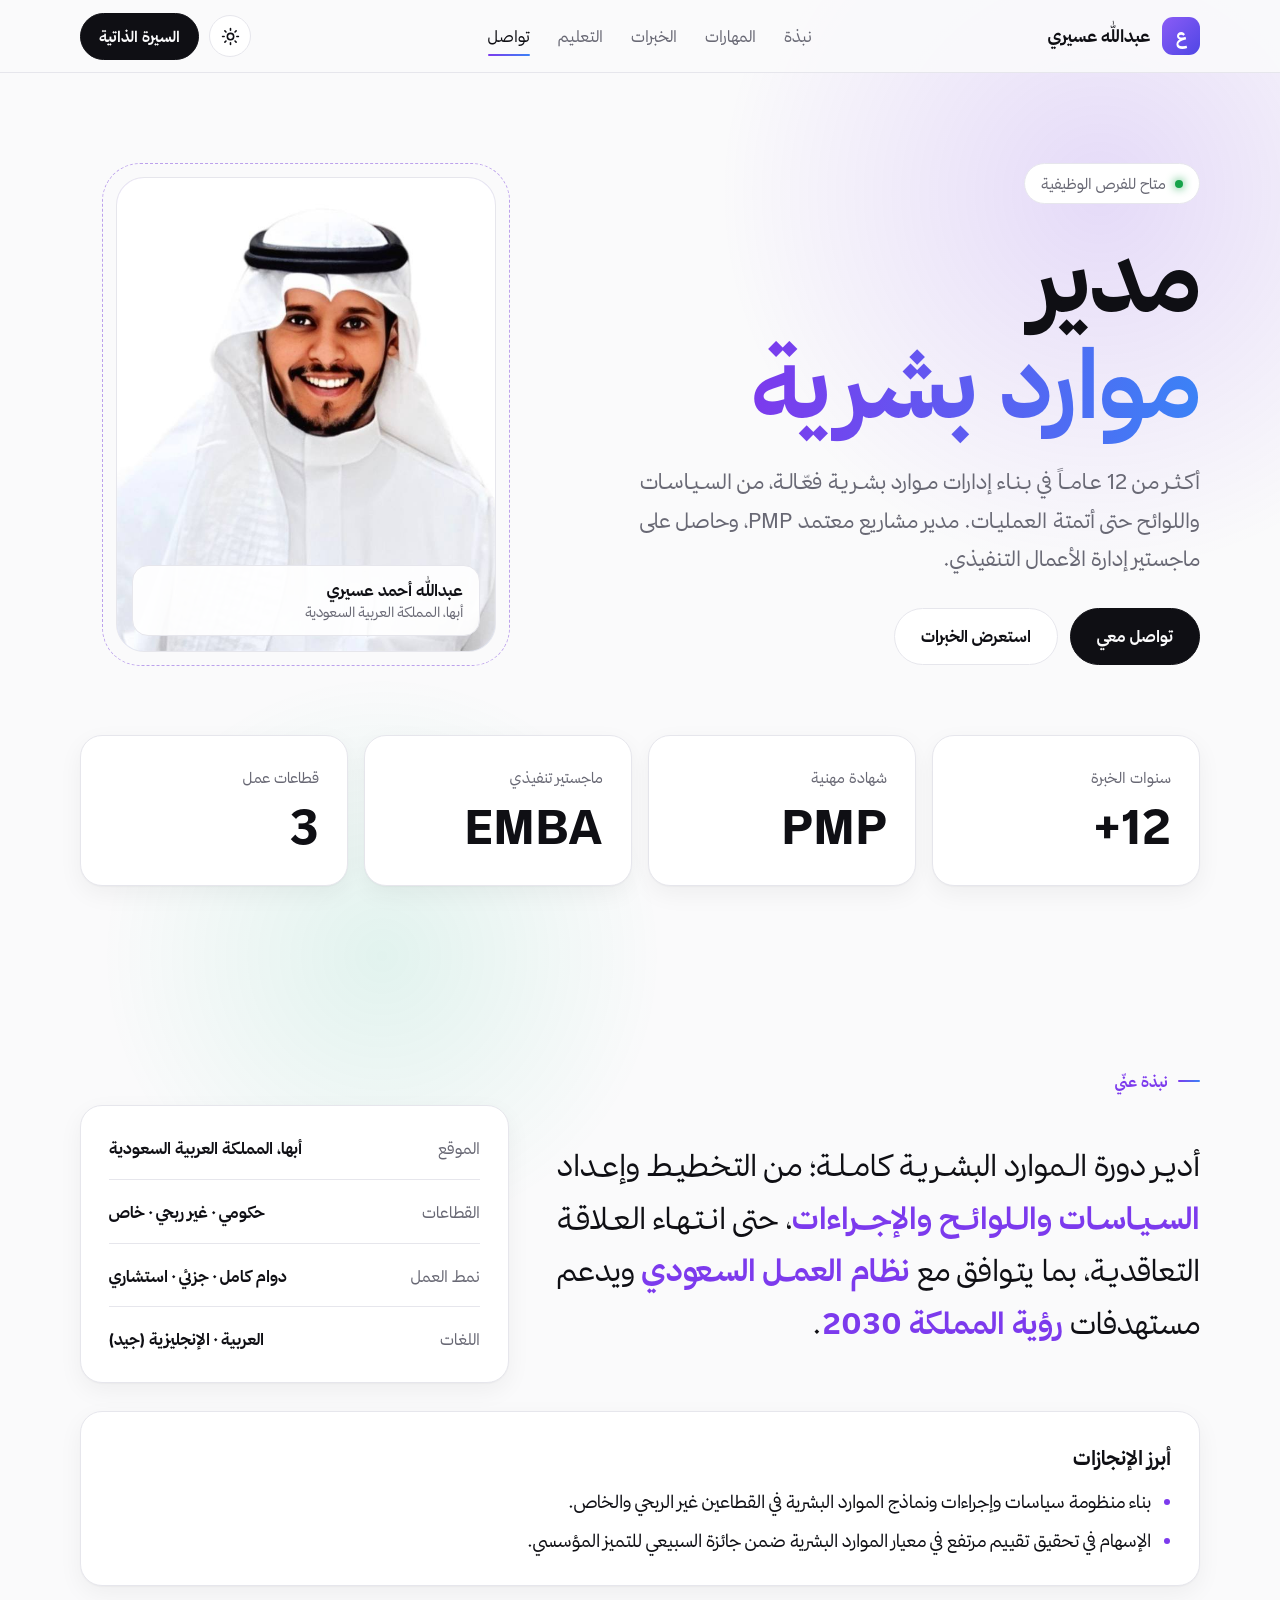
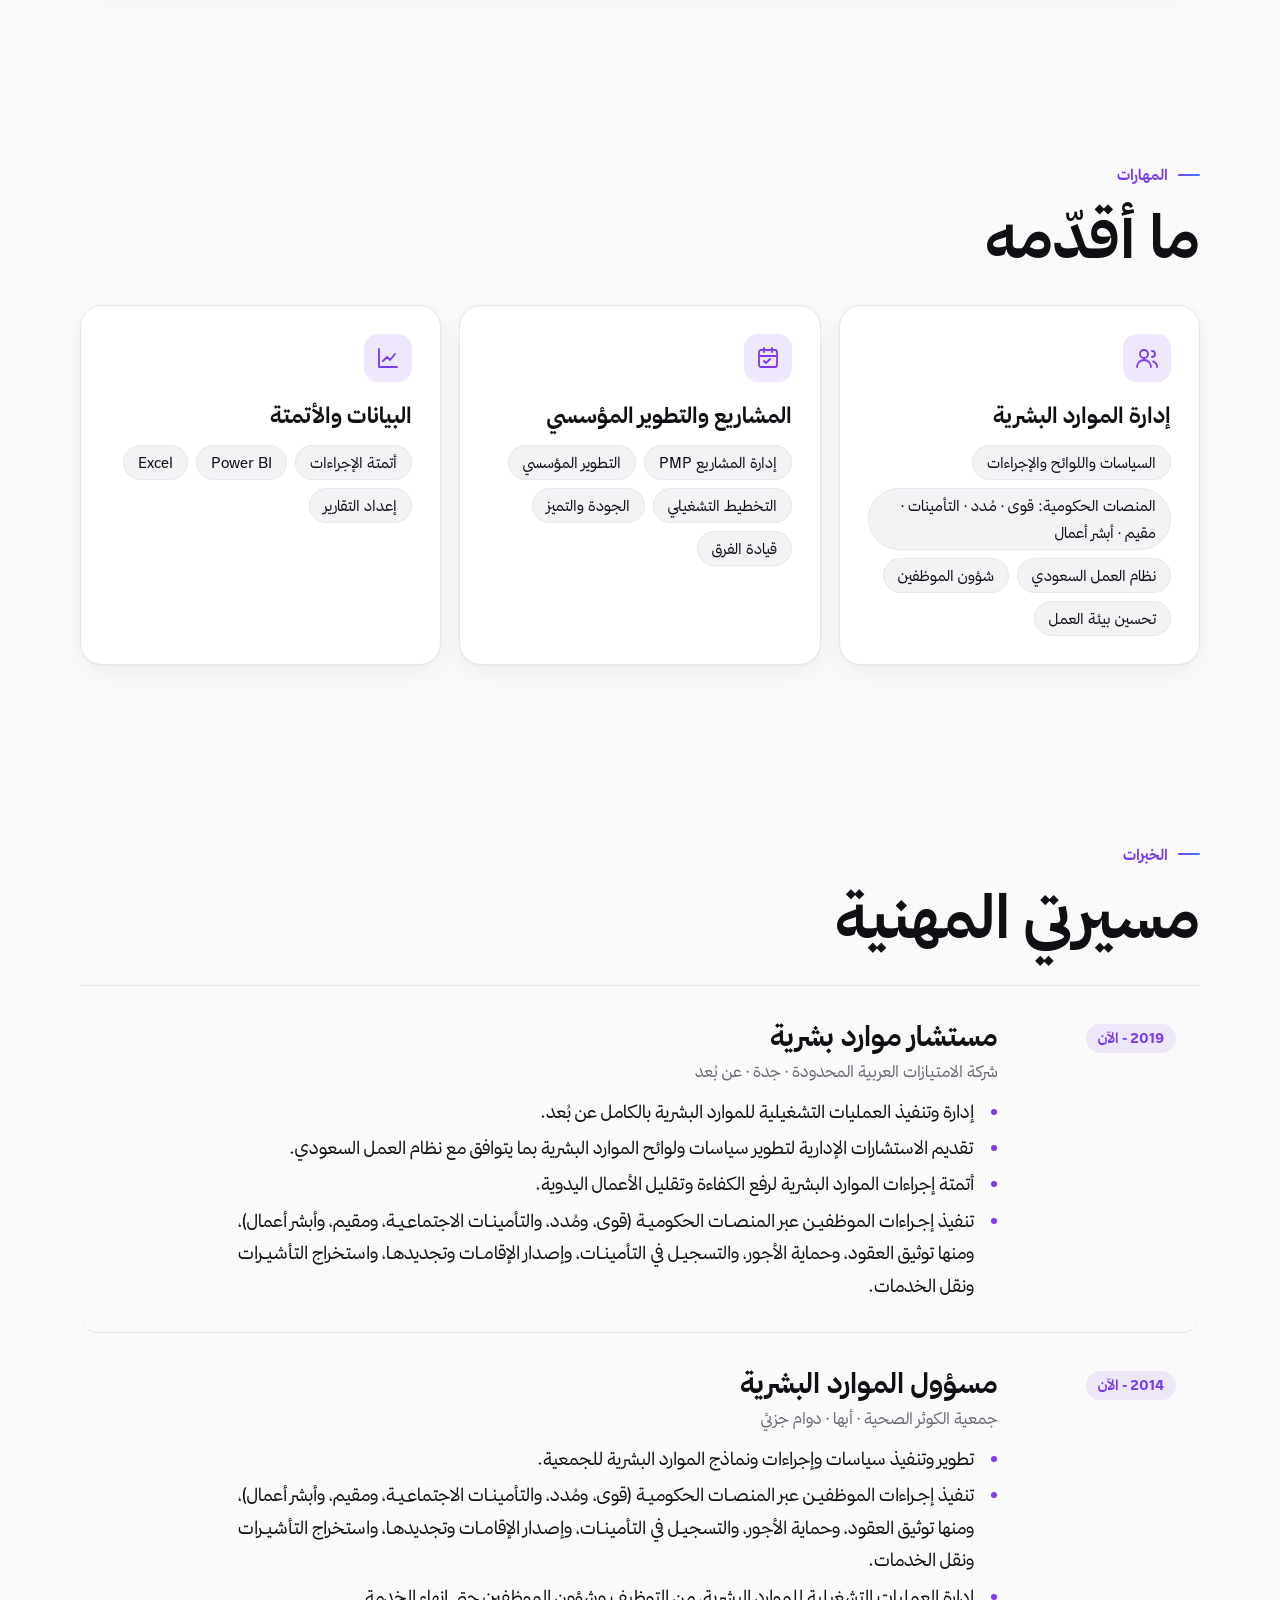
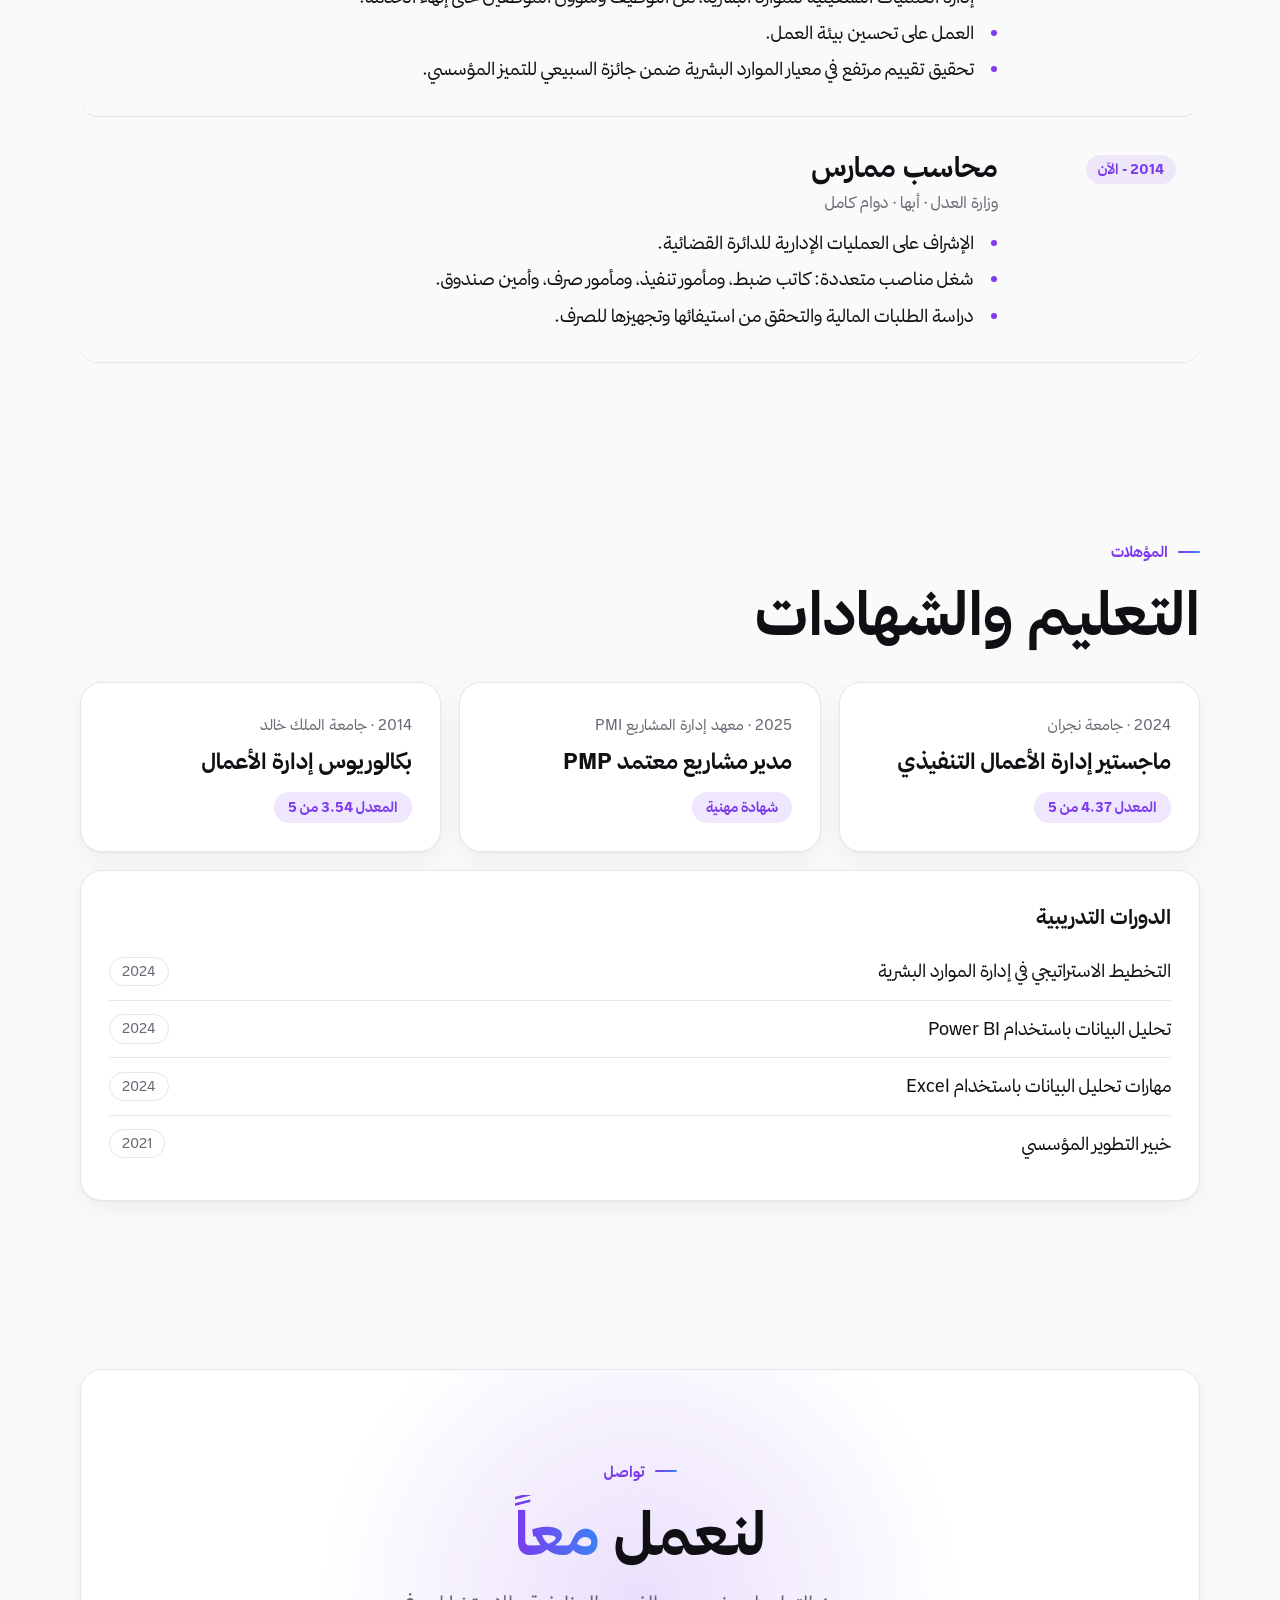
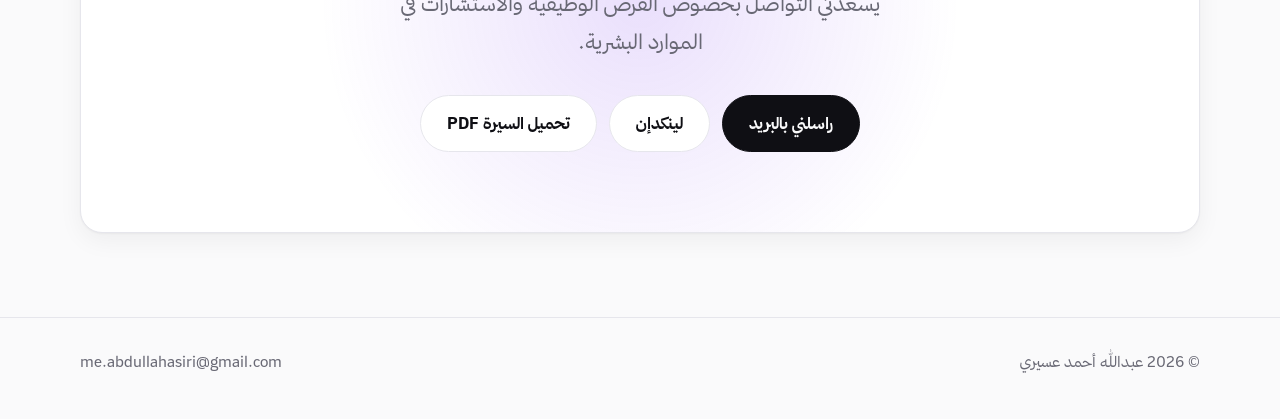
==== index.html @ 113bfdae "Add confirmed government-platform work and key achievements Owner-approved: government platform proc" ====
<!doctype html>
<html lang="ar" dir="rtl" data-theme="light">
<head>
<meta charset="utf-8">
<meta name="viewport" content="width=device-width, initial-scale=1">
<title>عبدالله عسيري | مدير موارد بشرية</title>
<meta name="description" content="عبدالله أحمد عسيري، مدير موارد بشرية بخبرة تزيد على 12 عاماً، ومدير مشاريع معتمد PMP، وحاصل على ماجستير إدارة الأعمال التنفيذي. أبها، المملكة العربية السعودية.">
<meta property="og:title" content="عبدالله عسيري | مدير موارد بشرية">
<meta property="og:description" content="خبرة تزيد على 12 عاماً في الموارد البشرية والتطوير المؤسسي وإدارة المشاريع.">
<meta property="og:type" content="profile">
<link rel="icon" href="data:image/svg+xml,%3Csvg xmlns='http://www.w3.org/2000/svg' viewBox='0 0 64 64'%3E%3Cdefs%3E%3ClinearGradient id='g' x1='0' y1='0' x2='1' y2='1'%3E%3Cstop offset='0' stop-color='%238b5cf6'/%3E%3Cstop offset='1' stop-color='%234f46e5'/%3E%3C/linearGradient%3E%3C/defs%3E%3Crect width='64' height='64' rx='16' fill='url(%23g)'/%3E%3Ctext x='32' y='44' font-size='34' font-family='Arial' font-weight='700' text-anchor='middle' fill='%23fff'%3Eع%3C/text%3E%3C/svg%3E">
<script>try{var t=localStorage.getItem('theme');if(t)document.documentElement.dataset.theme=t}catch(e){}</script>
<style>
/* Thmanyah Sans © Thmanyah Publishing and Distribution — https://font.thmanyah.com
   Embedded (packaged) per the Thmanyah Font License; not distributed as standalone font files. */
@font-face{font-family:"Thmanyah Sans";font-weight:300 600;font-display:swap;src:url([data-uri]) format("woff2")}
@font-face{font-family:"Thmanyah Sans";font-weight:700 900;font-display:swap;src:url([data-uri]) format("woff2")}
</style>
<link rel="stylesheet" href="assets/style.css?v=11">
</head>
<body>

<header class="topbar">
  <div class="wrap bar">
    <a class="brand" href="#top"><span class="mark">ع</span>عبدالله عسيري</a>
    <nav class="nav" aria-label="التنقل">
      <a href="#about">نبذة</a><a href="#skills">المهارات</a><a href="#experience">الخبرات</a><a href="#education">التعليم</a><a href="#contact">تواصل</a>
    </nav>
    <div class="actions">
      <button class="theme-btn" type="button" aria-label="تبديل الوضع الداكن">
        <svg class="sun" viewBox="0 0 24 24" fill="none" stroke="currentColor" stroke-width="2" stroke-linecap="round"><circle cx="12" cy="12" r="4"/><path d="M12 2v2M12 20v2M4.9 4.9l1.4 1.4M17.7 17.7l1.4 1.4M2 12h2M20 12h2M4.9 19.1l1.4-1.4M17.7 6.3l1.4-1.4"/></svg>
        <svg class="moon" viewBox="0 0 24 24" fill="none" stroke="currentColor" stroke-width="2" stroke-linecap="round" stroke-linejoin="round"><path d="M21 12.8A9 9 0 1 1 11.2 3a7 7 0 0 0 9.8 9.8z"/></svg>
      </button>
      <a class="btn solid sm" href="cv.html">السيرة الذاتية</a>
    </div>
  </div>
</header>

<main id="top">
  <section class="hero">
    <div class="glow g1" aria-hidden="true"></div>
    <div class="glow g2" aria-hidden="true"></div>
    <div class="wrap">
      <div class="hero-grid">
        <div>
          <span class="tag reveal"><i></i>متاح للفرص الوظيفية</span>
          <h1 class="reveal">مدير<br><span class="grad">موارد بشرية</span></h1>
          <p class="lead reveal">أكثر من 12 عاماً في بناء إدارات موارد بشرية فعّالة، من السياسات واللوائح حتى أتمتة العمليات. مدير مشاريع معتمد PMP، وحاصل على ماجستير إدارة الأعمال التنفيذي.</p>
          <div class="row reveal">
            <a class="btn solid" href="#contact">تواصل معي</a>
            <a class="btn ghost" href="#experience">استعرض الخبرات</a>
          </div>
        </div>
        <figure class="portrait reveal">
          <div class="frame"><img src="assets/photo.jpg" alt="عبدالله أحمد عسيري" width="854" height="854" decoding="async" onerror="this.remove()"><span class="mono">ع</span></div>
          <figcaption><b>عبدالله أحمد عسيري</b><span>أبها، المملكة العربية السعودية</span></figcaption>
        </figure>
      </div>
      <div class="stats">
        <div class="card stat reveal"><small>سنوات الخبرة</small><b data-count="12" data-pre="+">+12</b></div>
        <div class="card stat reveal"><small>شهادة مهنية</small><b>PMP</b></div>
        <div class="card stat reveal"><small>ماجستير تنفيذي</small><b>EMBA</b></div>
        <div class="card stat reveal"><small>قطاعات عمل</small><b data-count="3">3</b></div>
      </div>
    </div>
  </section>

  <section id="about">
    <div class="wrap">
      <p class="kicker reveal">نبذة عنّي</p>
      <div class="about">
        <p class="statement reveal">أدير دورة الموارد البشرية كاملة؛ من التخطيط وإعداد <strong>السياسات واللوائح والإجراءات</strong>، حتى انتهاء العلاقة التعاقدية، بما يتوافق مع <strong>نظام العمل السعودي</strong> ويدعم مستهدفات <strong>رؤية المملكة 2030</strong>.</p>
        <dl class="details card reveal">
          <div><dt>الموقع</dt><dd>أبها، المملكة العربية السعودية</dd></div>
          <div><dt>القطاعات</dt><dd>حكومي · غير ربحي · خاص</dd></div>
          <div><dt>نمط العمل</dt><dd>دوام كامل · جزئي · استشاري</dd></div>
          <div><dt>اللغات</dt><dd>العربية · الإنجليزية (جيد)</dd></div>
        </dl>
      </div>
      <div class="card wins reveal">
        <h3>أبرز الإنجازات</h3>
        <ul>
          <li>بناء منظومة سياسات وإجراءات ونماذج الموارد البشرية في القطاعين غير الربحي والخاص.</li>
          <li>الإسهام في تحقيق تقييم مرتفع في معيار الموارد البشرية ضمن جائزة السبيعي للتميز المؤسسي.</li>
        </ul>
      </div>
    </div>
  </section>

  <section id="skills">
    <div class="wrap">
      <p class="kicker reveal">المهارات</p>
      <h2 class="title reveal">ما أقدّمه</h2>
      <div class="grid3">
        <article class="card skill reveal">
          <span class="ic"><svg viewBox="0 0 24 24" fill="none" stroke="currentColor" stroke-width="1.8" stroke-linecap="round" stroke-linejoin="round"><circle cx="9" cy="8" r="4"/><path d="M2 21a7 7 0 0 1 14 0M17 11a3 3 0 1 0 0-6M22 21a6 6 0 0 0-4-5.6"/></svg></span>
          <h3>إدارة الموارد البشرية</h3>
          <ul><li>السياسات واللوائح والإجراءات</li><li>المنصات الحكومية: قوى · مُدد · التأمينات · مقيم · أبشر أعمال</li><li>نظام العمل السعودي</li><li>شؤون الموظفين</li><li>تحسين بيئة العمل</li></ul>
        </article>
        <article class="card skill reveal">
          <span class="ic"><svg viewBox="0 0 24 24" fill="none" stroke="currentColor" stroke-width="1.8" stroke-linecap="round" stroke-linejoin="round"><rect x="3" y="4" width="18" height="17" rx="2"/><path d="M16 2v4M8 2v4M3 10h18M8 15l2 2 4-4"/></svg></span>
          <h3>المشاريع والتطوير المؤسسي</h3>
          <ul><li>إدارة المشاريع PMP</li><li>التطوير المؤسسي</li><li>التخطيط التشغيلي</li><li>الجودة والتميز</li><li>قيادة الفرق</li></ul>
        </article>
        <article class="card skill reveal">
          <span class="ic"><svg viewBox="0 0 24 24" fill="none" stroke="currentColor" stroke-width="1.8" stroke-linecap="round" stroke-linejoin="round"><path d="M3 3v18h18"/><path d="m7 15 4-4 3 3 5-6"/></svg></span>
          <h3>البيانات والأتمتة</h3>
          <ul><li>أتمتة الإجراءات</li><li>Power BI</li><li>Excel</li><li>إعداد التقارير</li></ul>
        </article>
      </div>
    </div>
  </section>

  <section id="experience">
    <div class="wrap">
      <p class="kicker reveal">الخبرات</p>
      <h2 class="title reveal">مسيرتي المهنية</h2>
      <div class="jobs">
        <article class="job reveal">
          <span class="when">2019 - الآن</span>
          <div>
            <h3>مستشار موارد بشرية</h3>
            <p class="org">شركة الامتيازات العربية المحدودة · جدة · عن بُعد</p>
            <ul>
              <li>إدارة وتنفيذ العمليات التشغيلية للموارد البشرية بالكامل عن بُعد.</li>
              <li>تقديم الاستشارات الإدارية لتطوير سياسات ولوائح الموارد البشرية بما يتوافق مع نظام العمل السعودي.</li>
              <li>أتمتة إجراءات الموارد البشرية لرفع الكفاءة وتقليل الأعمال اليدوية.</li>
              <li>تنفيذ إجراءات الموظفين عبر المنصات الحكومية (قوى، ومُدد، والتأمينات الاجتماعية، ومقيم، وأبشر أعمال)، ومنها توثيق العقود، وحماية الأجور، والتسجيل في التأمينات، وإصدار الإقامات وتجديدها، واستخراج التأشيرات ونقل الخدمات.</li>
            </ul>
          </div>
        </article>
        <article class="job reveal">
          <span class="when">2014 - الآن</span>
          <div>
            <h3>مسؤول الموارد البشرية</h3>
            <p class="org">جمعية الكوثر الصحية · أبها · دوام جزئي</p>
            <ul>
              <li>تطوير وتنفيذ سياسات وإجراءات ونماذج الموارد البشرية للجمعية.</li>
              <li>تنفيذ إجراءات الموظفين عبر المنصات الحكومية (قوى، ومُدد، والتأمينات الاجتماعية، ومقيم، وأبشر أعمال)، ومنها توثيق العقود، وحماية الأجور، والتسجيل في التأمينات، وإصدار الإقامات وتجديدها، واستخراج التأشيرات ونقل الخدمات.</li>
              <li>إدارة العمليات التشغيلية للموارد البشرية، من التوظيف وشؤون الموظفين حتى إنهاء الخدمة.</li>
              <li>العمل على تحسين بيئة العمل.</li>
              <li>تحقيق تقييم مرتفع في معيار الموارد البشرية ضمن جائزة السبيعي للتميز المؤسسي.</li>
            </ul>
          </div>
        </article>
        <article class="job reveal">
          <span class="when">2014 - الآن</span>
          <div>
            <h3>محاسب ممارس</h3>
            <p class="org">وزارة العدل · أبها · دوام كامل</p>
            <ul>
              <li>الإشراف على العمليات الإدارية للدائرة القضائية.</li>
              <li>شغل مناصب متعددة: كاتب ضبط، ومأمور تنفيذ، ومأمور صرف، وأمين صندوق.</li>
              <li>دراسة الطلبات المالية والتحقق من استيفائها وتجهيزها للصرف.</li>
            </ul>
          </div>
        </article>
      </div>
    </div>
  </section>

  <section id="education">
    <div class="wrap">
      <p class="kicker reveal">المؤهلات</p>
      <h2 class="title reveal">التعليم والشهادات</h2>
      <div class="grid3 edu">
        <div class="card reveal"><small>2024 · جامعة نجران</small><h3>ماجستير إدارة الأعمال التنفيذي</h3><span class="pill">المعدل 4.37 من 5</span></div>
        <div class="card reveal"><small>2025 · معهد إدارة المشاريع PMI</small><h3>مدير مشاريع معتمد PMP</h3><span class="pill">شهادة مهنية</span></div>
        <div class="card reveal"><small>2014 · جامعة الملك خالد</small><h3>بكالوريوس إدارة الأعمال</h3><span class="pill">المعدل 3.54 من 5</span></div>
      </div>
      <div class="card courses reveal">
        <h3>الدورات التدريبية</h3>
        <ul>
          <li><span>التخطيط الاستراتيجي في إدارة الموارد البشرية</span><em>2024</em></li>
          <li><span>تحليل البيانات باستخدام Power BI</span><em>2024</em></li>
          <li><span>مهارات تحليل البيانات باستخدام Excel</span><em>2024</em></li>
          <li><span>خبير التطوير المؤسسي</span><em>2021</em></li>
        </ul>
      </div>
    </div>
  </section>

  <section id="contact">
    <div class="wrap">
      <div class="cta card reveal">
        <div class="glow g3" aria-hidden="true"></div>
        <p class="kicker">تواصل</p>
        <h2 class="title">لنعمل <span class="grad">معاً</span></h2>
        <p class="lead">يسعدني التواصل بخصوص الفرص الوظيفية والاستشارات في الموارد البشرية.</p>
        <div class="row center">
          <a class="btn solid" href="mailto:me.abdullahasiri@gmail.com">راسلني بالبريد</a>
          <a class="btn ghost" href="https://linkedin.com/in/iabdullah36" target="_blank" rel="noopener">لينكدإن</a>
          <a class="btn ghost" href="Abdullah-Asiri-CV.pdf" download>تحميل السيرة PDF</a>
        </div>
      </div>
    </div>
  </section>
</main>

<footer>
  <div class="wrap bar"><span><a class="quiet" href="tools.html" title="أدوات التقديم" rel="nofollow">©</a> <span id="y">2026</span> عبدالله أحمد عسيري</span><span dir="ltr">me.abdullahasiri@gmail.com</span></div>
</footer>

<script src="assets/main.js?v=7" defer></script>
<script src="assets/kashida.js?v=8" defer></script>
</body>
</html>
---- assets/style.css ----
:root{
  --bg:#fafafb;--surface:#ffffff;--surface-2:#f3f3f6;--ink:#0f0f14;--muted:#686874;--line:#e6e6ec;
  --c1:#7c3aed;--c2:#3b82f6;--ok:#16a34a;
  --glow1:rgba(124,58,237,.16);--glow2:rgba(16,185,129,.10);
  --shadow:0 1px 2px rgba(15,15,20,.04),0 8px 24px rgba(15,15,20,.05);
  --ease:cubic-bezier(.2,.8,.2,1);
  --wrap:min(1120px,100% - 32px);
  color-scheme:light;
}
[data-theme="dark"]{
  --bg:#0b0b0f;--surface:#131318;--surface-2:#1b1b22;--ink:#f2f2f5;--muted:#9a9aa8;--line:#25252e;
  --c1:#a78bfa;--c2:#60a5fa;--ok:#22c55e;
  --glow1:rgba(124,58,237,.38);--glow2:rgba(16,185,129,.18);
  --shadow:none;
  color-scheme:dark;
}
*{box-sizing:border-box;margin:0;padding:0}
html{scroll-behavior:smooth;scroll-padding-top:90px;overflow-x:clip}
body{background:var(--bg);color:var(--ink);font-family:"Thmanyah Sans",system-ui,sans-serif;font-size:18px;line-height:1.8;overflow-x:clip;-webkit-font-smoothing:antialiased;transition:background .4s,color .4s}
a{color:inherit;text-decoration:none}
button{font:inherit;color:inherit}
svg{display:block}
::selection{background:var(--c1);color:#fff}
.wrap{width:var(--wrap);margin-inline:auto}
.grad{background:linear-gradient(90deg,var(--c1),var(--c2));-webkit-background-clip:text;background-clip:text;color:transparent}
.hand{color:var(--muted)}

/* ---------- top bar ---------- */
.topbar{position:sticky;top:0;z-index:50;background:color-mix(in srgb,var(--bg) 90%,transparent);border-bottom:1px solid var(--line);transition:background .4s,border-color .4s}
.bar{display:flex;align-items:center;justify-content:space-between;gap:16px}
.topbar .bar{height:72px}
.brand{display:flex;align-items:center;gap:12px;font-weight:700;font-size:17px;line-height:1.3}
.brand small{display:block;font-weight:400;color:var(--muted);font-size:13px}
.mark{width:38px;height:38px;border-radius:11px;background:linear-gradient(135deg,#8b5cf6,#4f46e5);color:#fff;display:grid;place-items:center;font-weight:700;font-size:19px;flex:none}
.nav{display:flex;gap:28px;font-size:16px;color:var(--muted)}
.nav a{position:relative;transition:color .25s}
.nav a::after{content:"";position:absolute;inset:auto 0 -6px;height:2px;border-radius:2px;background:linear-gradient(90deg,var(--c1),var(--c2));transform:scaleX(0);transition:transform .35s var(--ease)}
.nav a:hover,.nav a.on{color:var(--ink)}
.nav a.on::after{transform:scaleX(1)}
.actions{display:flex;align-items:center;gap:10px}
.theme-btn{width:42px;height:42px;border-radius:50%;border:1px solid var(--line);background:var(--surface);display:grid;place-items:center;cursor:pointer;transition:border-color .3s,transform .4s var(--ease)}
.theme-btn:hover{border-color:var(--c1);transform:rotate(-20deg)}
.theme-btn svg{width:19px;height:19px}
.theme-btn .moon,[data-theme="dark"] .theme-btn .sun{display:none}
[data-theme="dark"] .theme-btn .moon{display:block}
.cv-btn{display:inline-flex;align-items:center;gap:8px;padding:9px 18px;border-radius:999px;font-weight:700;font-size:15px;background:var(--ink);color:var(--bg)}

/* ---------- buttons ---------- */
.btn{display:inline-flex;align-items:center;justify-content:center;gap:8px;padding:13px 26px;border-radius:999px;font-weight:700;font-size:16px;border:1px solid transparent;cursor:pointer;transition:transform .3s var(--ease),box-shadow .3s,background .3s,border-color .3s}
.btn:hover{transform:translateY(-2px)}
.btn.solid,.btn.dark{background:var(--ink);color:var(--bg)}
.btn.solid:hover,.btn.dark:hover{box-shadow:0 10px 26px color-mix(in srgb,var(--c1) 35%,transparent)}
.btn,.btn.ghost{border-color:var(--line);background:var(--surface)}
.btn.solid{border-color:var(--ink)}
.btn.ghost:hover{border-color:var(--c1)}
.btn.sm{padding:9px 18px;font-size:15px}
.row{display:flex;flex-wrap:wrap;gap:12px;margin-top:34px}
.row.center{justify-content:center}

/* ---------- cards with cursor-follow glow ---------- */
.card{position:relative;background:var(--surface);border:1px solid var(--line);border-radius:22px;padding:28px;box-shadow:var(--shadow);transition:border-color .35s,box-shadow .35s,background .4s;--mx:50%;--my:50%}
.card::before{content:"";position:absolute;inset:0;border-radius:inherit;pointer-events:none;background:radial-gradient(320px circle at var(--mx) var(--my),var(--glow1),transparent 65%);opacity:0;transition:opacity .35s}
.card:hover{border-color:color-mix(in srgb,var(--c1) 55%,var(--line))}
.card:hover::before{opacity:1}
.card>*{position:relative}

/* ---------- hero ---------- */
.hero{position:relative;padding:90px 0 90px;overflow-x:clip;isolation:isolate}
.glow{position:absolute;border-radius:50%;pointer-events:none;z-index:-1;will-change:transform}
.g1{width:760px;height:760px;background:radial-gradient(closest-side,var(--glow1),transparent);right:-200px;top:-260px}
.g2{width:560px;height:560px;background:radial-gradient(closest-side,var(--glow2),transparent);left:8%;bottom:-260px}
.hero-grid{display:grid;grid-template-columns:1.35fr 1fr;gap:56px;align-items:center}
.tag{display:inline-flex;align-items:center;gap:9px;border:1px solid var(--line);background:var(--surface);border-radius:999px;padding:6px 16px;color:var(--muted);font-size:15px}
.tag i{width:8px;height:8px;border-radius:50%;background:var(--ok);box-shadow:0 0 10px var(--ok)}
.hero h1{font-size:clamp(50px,7.4vw,104px);font-weight:700;line-height:1.15;margin:22px 0 16px;letter-spacing:-.01em}
.lead{color:var(--muted);font-size:clamp(18px,2vw,21px);max-width:620px;line-height:1.85}
.portrait{position:relative;justify-self:center;width:min(380px,100%)}
.portrait .frame{position:relative;aspect-ratio:4/5;border-radius:28px;overflow:hidden;background:linear-gradient(160deg,color-mix(in srgb,var(--c1) 22%,var(--surface)),color-mix(in srgb,var(--c2) 18%,var(--surface)));border:1px solid var(--line);display:grid;place-items:center}
.portrait .frame::after{content:"";position:absolute;inset:0;border-radius:inherit;box-shadow:inset 0 0 0 1px rgba(255,255,255,.06)}
.portrait img{position:absolute;inset:0;width:100%;height:100%;object-fit:cover;object-position:57% 30%;transition:transform .8s var(--ease)}
.portrait:hover img{transform:scale(1.03)}
.portrait .mono{font-size:150px;font-weight:700;color:var(--c1)}
.portrait figcaption{position:absolute;inset:auto 16px 16px;display:flex;flex-direction:column;background:color-mix(in srgb,var(--surface) 92%,transparent);border:1px solid var(--line);border-radius:16px;padding:12px 16px;line-height:1.5}
.portrait figcaption b{font-size:16px}
.portrait figcaption span{font-size:14px;color:var(--muted)}
.portrait::before{content:"";position:absolute;inset:-14px;border-radius:38px;border:1px dashed color-mix(in srgb,var(--c1) 40%,var(--line));z-index:-1}
.stats{display:grid;grid-template-columns:repeat(4,1fr);gap:16px;margin-top:70px}
.stat small{color:var(--muted);font-size:15px}
.stat b{display:block;font-size:clamp(36px,4vw,48px);font-weight:700;line-height:1.3;margin-top:4px}

/* ---------- sections ---------- */
section{padding:100px 0}
.kicker{display:inline-flex;align-items:center;gap:10px;color:var(--c1);font-weight:700;font-size:15px;margin-bottom:10px}
.kicker::before{content:"";width:22px;height:2px;border-radius:2px;background:linear-gradient(90deg,var(--c1),var(--c2))}
.title,.big{font-size:clamp(36px,5vw,60px);font-weight:700;line-height:1.25;margin-bottom:40px}

.about{display:grid;grid-template-columns:1.5fr 1fr;gap:48px;align-items:start}
.statement{font-size:clamp(24px,3vw,36px);font-weight:700;line-height:1.6}
.details{display:grid;gap:18px}
.details div{display:flex;justify-content:space-between;gap:16px;padding-bottom:16px;border-bottom:1px solid var(--line)}
.details div:last-child{border-bottom:0;padding-bottom:0}
.details dt{color:var(--muted)}
.details dd{font-weight:700;text-align:end}

.grid3{display:grid;grid-template-columns:repeat(3,1fr);gap:18px}
.skill .ic{width:48px;height:48px;border-radius:14px;display:grid;place-items:center;color:var(--c1);background:color-mix(in srgb,var(--c1) 12%,transparent);margin-bottom:18px}
.skill .ic svg{width:24px;height:24px}
.skill h3{font-size:22px;font-weight:700;margin-bottom:14px}
.skill ul{list-style:none;display:flex;flex-wrap:wrap;gap:8px}
.skill li{border:1px solid var(--line);background:var(--surface-2);border-radius:999px;padding:3px 14px;font-size:15px}

.jobs{border-top:1px solid var(--line)}
.job{display:grid;grid-template-columns:180px 1fr;gap:32px;padding:34px 20px;border-bottom:1px solid var(--line);border-radius:18px;transition:background .35s}
.job:hover{background:var(--surface)}
.when{color:var(--c1);font-weight:700;font-size:16px;padding-top:6px}
.job h3{font-size:clamp(22px,2.6vw,28px);font-weight:700;line-height:1.4}
.org{color:var(--muted);font-size:16px;margin:2px 0 10px}
.job ul{padding-inline-start:20px}
.job li::marker{color:var(--c1)}

.edu small{color:var(--muted);font-size:15px}
.edu h3{font-size:22px;font-weight:700;line-height:1.45;margin:6px 0 12px}
.pill{display:inline-block;border-radius:999px;padding:3px 14px;font-size:14px;font-weight:700;color:var(--c1);background:color-mix(in srgb,var(--c1) 12%,transparent)}
.courses{margin-top:18px}
.courses h3{font-size:20px;margin-bottom:8px}
.courses ul{list-style:none}
.courses li{display:flex;justify-content:space-between;gap:16px;padding:12px 0;border-bottom:1px solid var(--line)}
.courses li:last-child{border-bottom:0}
.courses em{font-style:normal;color:var(--muted)}

.cta{text-align:center;padding:80px 24px;overflow:hidden;isolation:isolate}
.cta .title{margin-bottom:14px}
.cta .lead{margin-inline:auto}
.g3{width:640px;height:640px;left:50%;top:50%;margin:-320px 0 0 -320px;background:radial-gradient(closest-side,var(--glow1),transparent)}

footer{padding:30px 0 44px;color:var(--muted);font-size:15px;border-top:1px solid var(--line)}
footer .bar{flex-wrap:wrap}

/* ---------- calm reveal ---------- */
.reveal{opacity:0;transform:translateY(18px);transition:opacity .8s ease,transform .8s var(--ease)}
.reveal.in{opacity:1;transform:none}

@media (max-width:900px){
  .nav{display:none}
  .hero-grid{grid-template-columns:1fr;gap:40px}
  .portrait{width:min(320px,100%)}
  .stats{grid-template-columns:repeat(2,1fr)}
  .about{grid-template-columns:1fr;gap:28px}
  .grid3{grid-template-columns:1fr}
  .job{grid-template-columns:1fr;gap:6px;padding:26px 6px}
  section{padding:70px 0}
  .hero{padding:60px 0}
}
@media (max-width:520px){
  body{font-size:17px}
  .actions .btn{display:none}
  .card{padding:22px}
  .stats{gap:12px}
}
@media (prefers-reduced-motion:reduce){
  *,*::before,*::after{animation:none!important;transition:none!important;scroll-behavior:auto!important}
  .reveal{opacity:1;transform:none}
}

/* ---------- typography & alignment pass ---------- */
h1,h2,h3,.title,.statement{text-wrap:balance}
p,li,dd{text-wrap:pretty}
.hero h1{line-height:1.12;margin:20px 0 18px}
.hero h1 .grad{display:inline-block;padding-bottom:.08em}
.lead{max-width:560px}
.hero .row{margin-top:30px}
.stat{display:flex;flex-direction:column;justify-content:space-between;min-height:132px}
.stat b{direction:ltr;text-align:right;unicode-bidi:isolate}
section{padding:84px 0}
.title{margin-bottom:32px}
.statement{font-size:clamp(22px,2.5vw,30px);font-weight:400;line-height:1.75}
.statement strong{font-weight:700;color:var(--c1)}
.about{align-items:center}
.details dt{font-size:16px;white-space:nowrap}
.details dd{font-size:16px}
.skill{display:flex;flex-direction:column}
.skill h3{line-height:1.4}
.job{grid-template-columns:150px 1fr;gap:28px;align-items:start;padding:30px 24px}
.when{display:inline-block;justify-self:start;padding:2px 12px;border-radius:999px;font-size:14px;background:color-mix(in srgb,var(--c1) 10%,transparent);margin-top:8px;white-space:nowrap}
.job ul{max-width:760px;display:grid;gap:4px}
.job li{padding-inline-start:4px}
.edu .card,.grid3.edu>.card{display:flex;flex-direction:column;align-items:flex-start}
.edu h3{margin:8px 0 14px}
.edu .pill{margin-top:auto}
.courses li{align-items:center}
.courses em{font-size:14px;border:1px solid var(--line);border-radius:999px;padding:1px 12px}
.cta .lead{max-width:520px}
footer .bar{align-items:center}
@media (max-width:900px){
  .job{grid-template-columns:1fr;gap:10px;padding:24px 4px}
  .when{margin-top:0}
  .stat{min-height:112px}
}

/* justified Arabic paragraphs (kashida added by assets/kashida.js) */
.hero .lead,.statement,.job li{text-align:justify;text-align-last:start;text-wrap:wrap}
.kw{white-space:nowrap}
.quiet{color:inherit;text-decoration:none;cursor:default}
.wins{margin-top:28px}
.wins h3{font-size:20px;font-weight:700;margin-bottom:10px}
.wins ul{padding-inline-start:20px;display:grid;gap:6px}
.wins li::marker{color:var(--c1)}
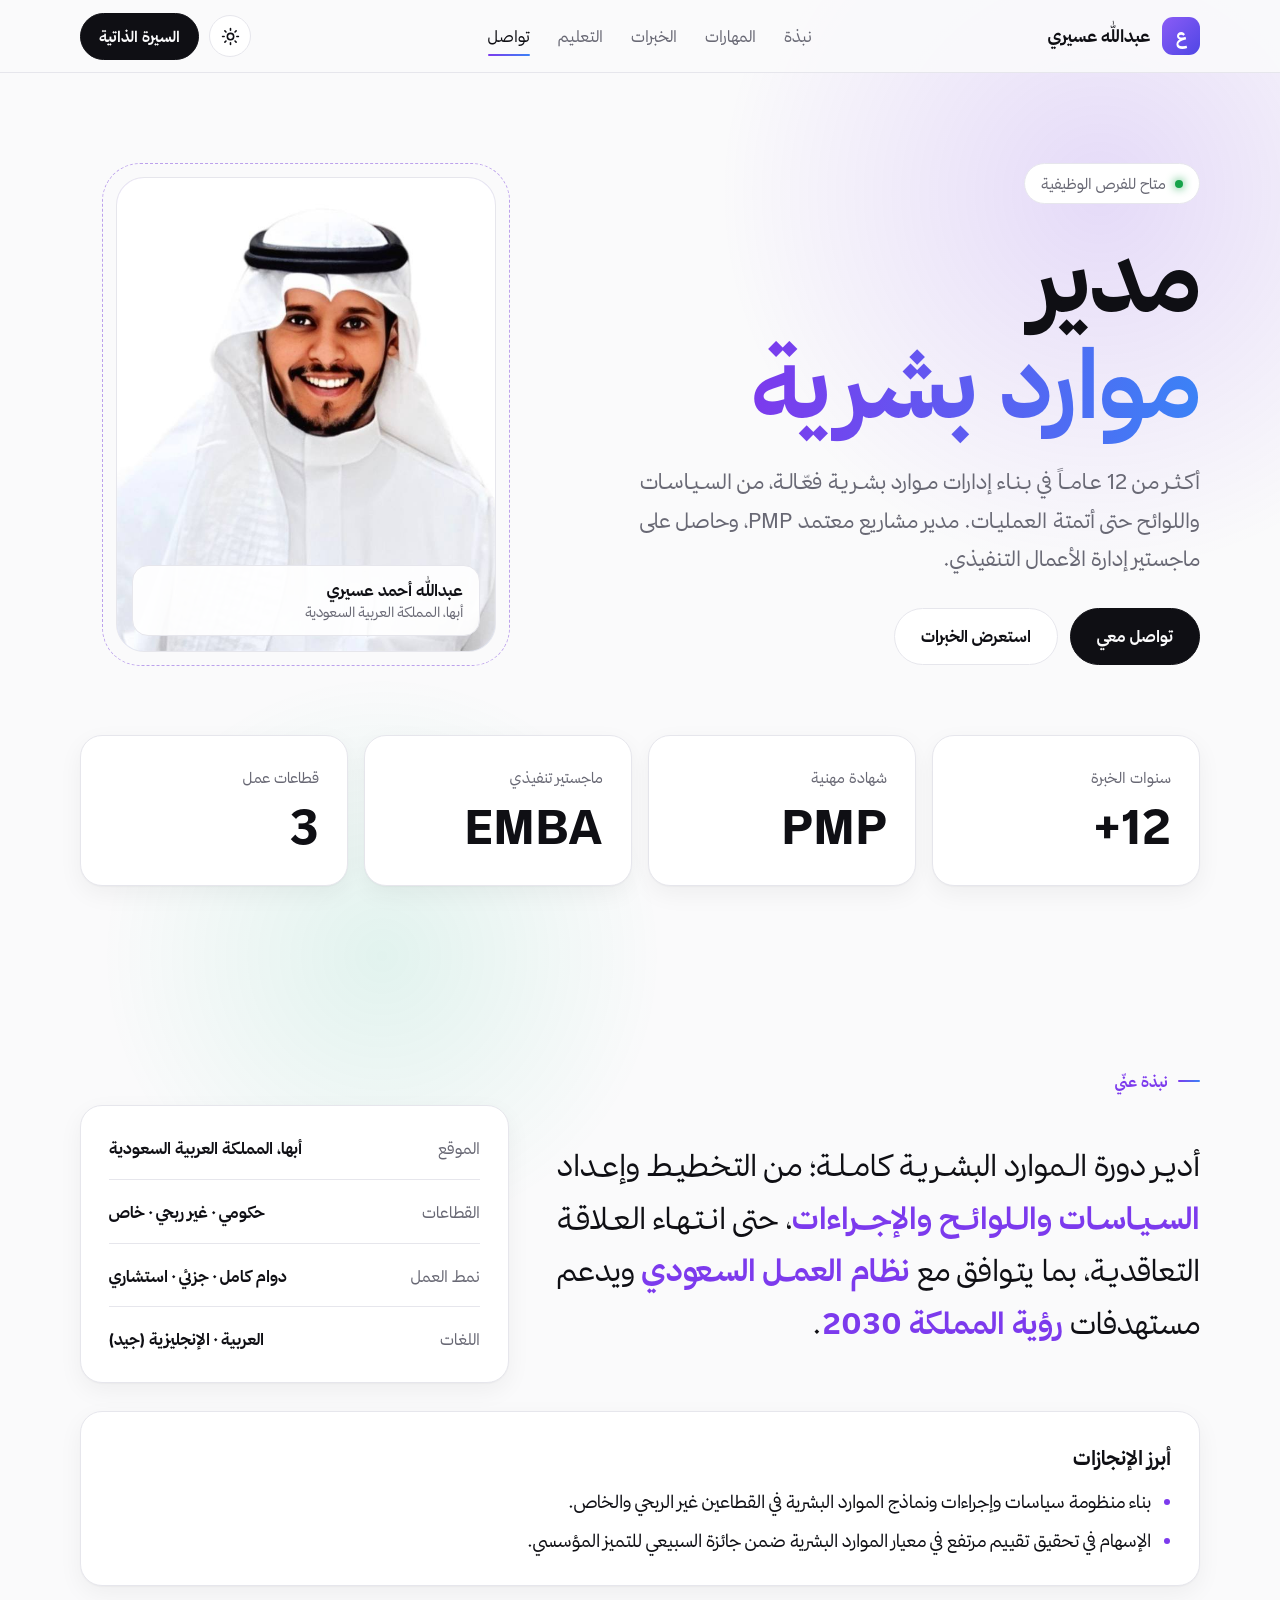
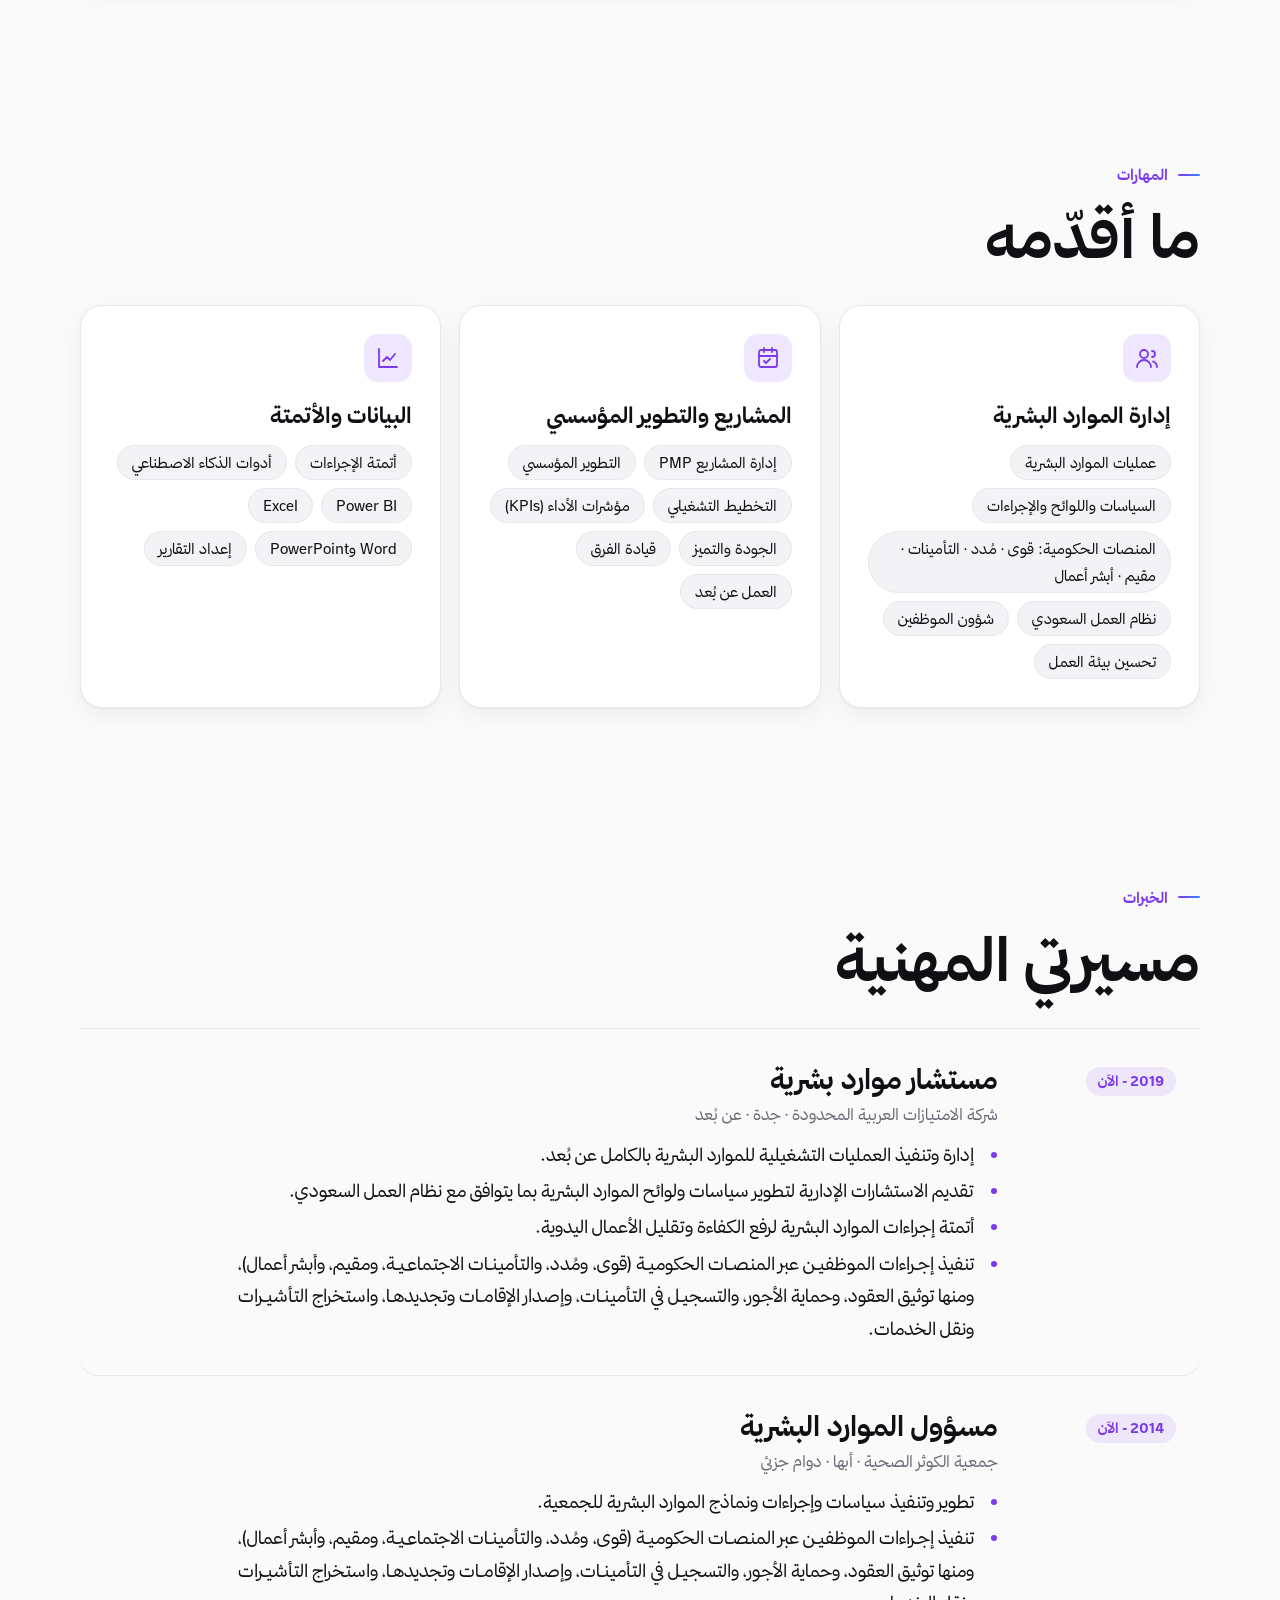
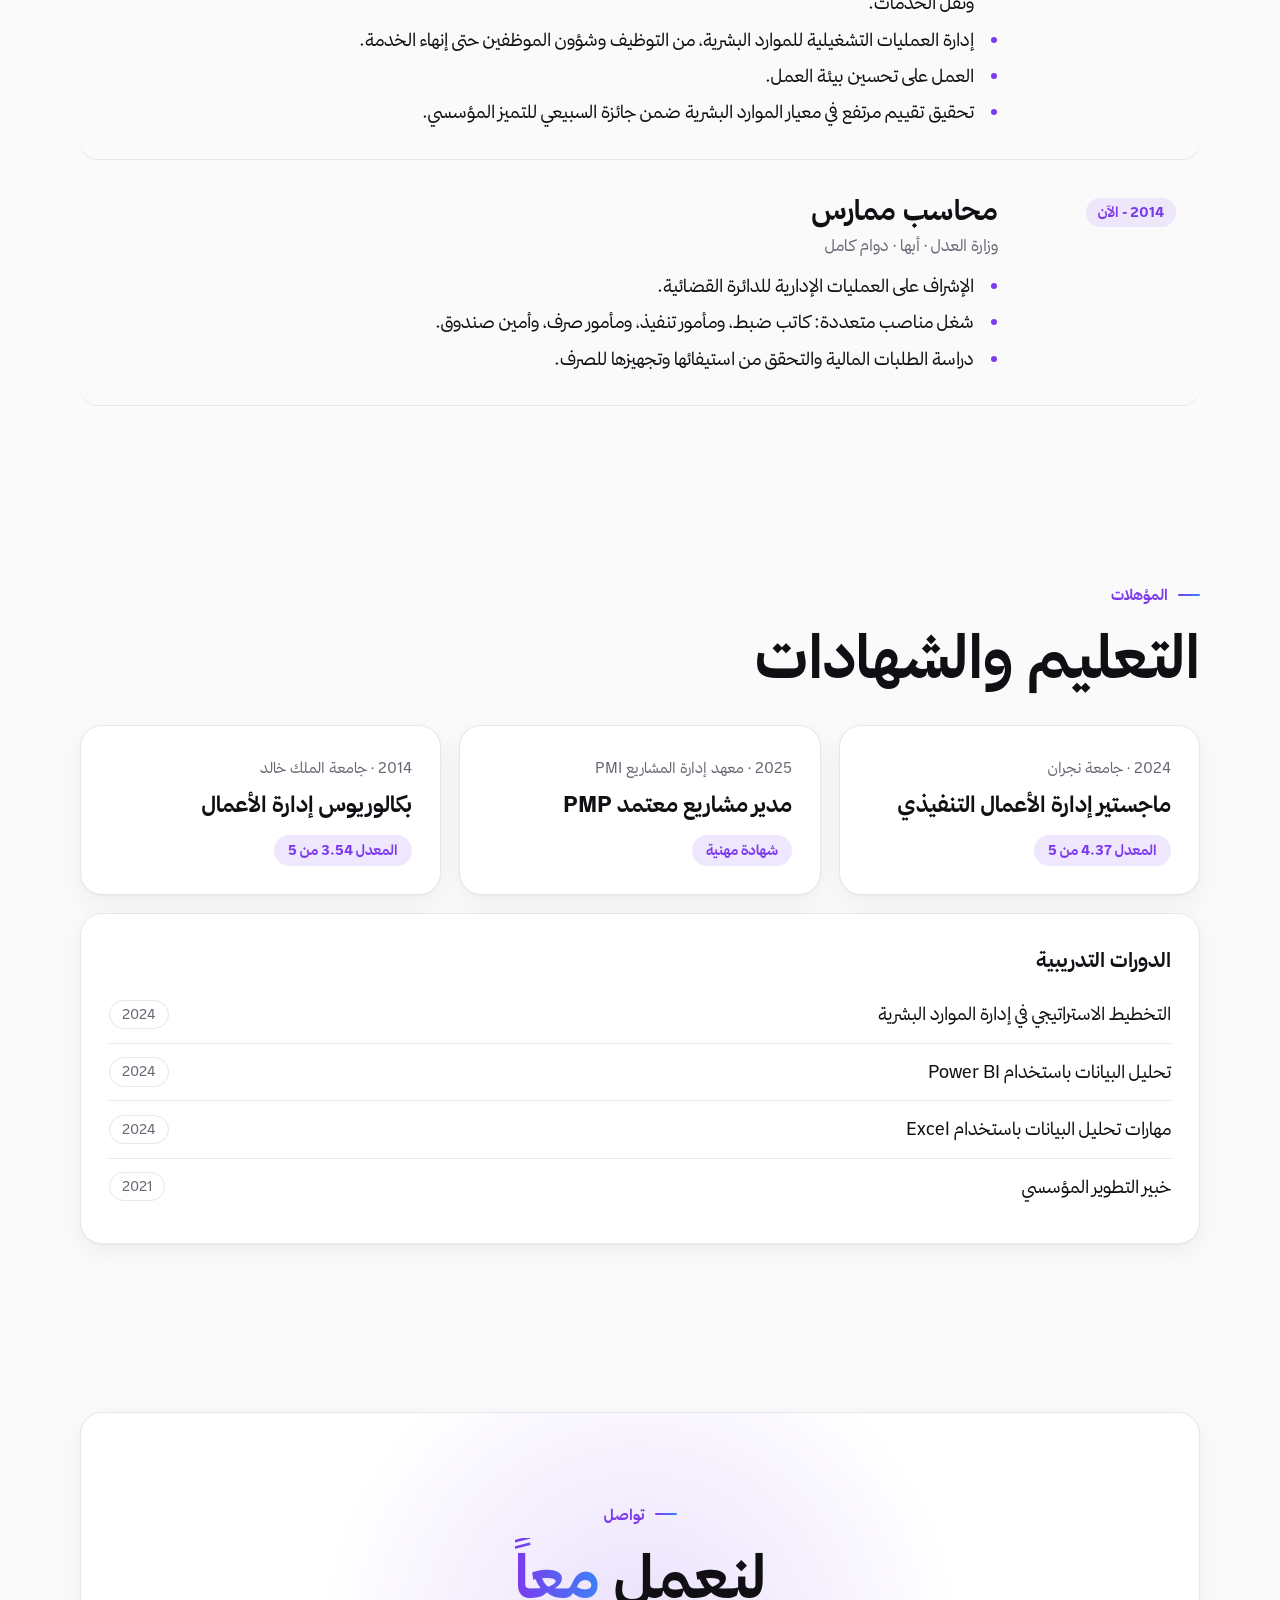
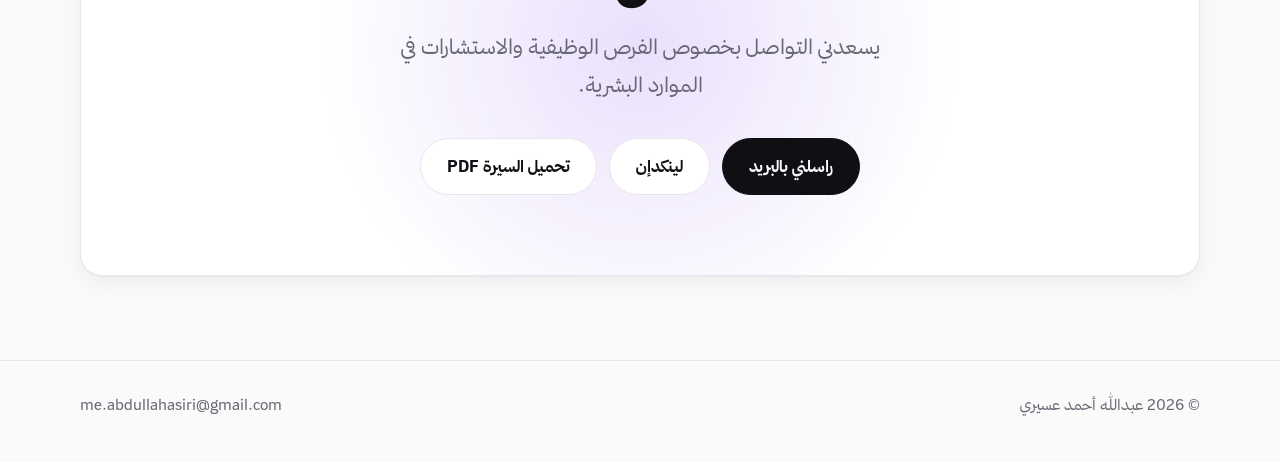
==== commit c134182d: "Update skills to the owner's selection Adds HR operations, AI tools, KPIs, Microsoft Office (Excel, " ====
--- a/index.html
+++ b/index.html
@@ -16,7 +16,7 @@
 @font-face{font-family:"Thmanyah Sans";font-weight:300 600;font-display:swap;src:url([data-uri]) format("woff2")}
 @font-face{font-family:"Thmanyah Sans";font-weight:700 900;font-display:swap;src:url([data-uri]) format("woff2")}
 </style>
-<link rel="stylesheet" href="assets/style.css?v=11">
+<link rel="stylesheet" href="assets/style.css?v=12">
 </head>
 <body>
 
@@ -95,17 +95,17 @@
         <article class="card skill reveal">
           <span class="ic"><svg viewBox="0 0 24 24" fill="none" stroke="currentColor" stroke-width="1.8" stroke-linecap="round" stroke-linejoin="round"><circle cx="9" cy="8" r="4"/><path d="M2 21a7 7 0 0 1 14 0M17 11a3 3 0 1 0 0-6M22 21a6 6 0 0 0-4-5.6"/></svg></span>
           <h3>إدارة الموارد البشرية</h3>
-          <ul><li>السياسات واللوائح والإجراءات</li><li>المنصات الحكومية: قوى · مُدد · التأمينات · مقيم · أبشر أعمال</li><li>نظام العمل السعودي</li><li>شؤون الموظفين</li><li>تحسين بيئة العمل</li></ul>
+          <ul><li>عمليات الموارد البشرية</li><li>السياسات واللوائح والإجراءات</li><li>المنصات الحكومية: قوى · مُدد · التأمينات · مقيم · أبشر أعمال</li><li>نظام العمل السعودي</li><li>شؤون الموظفين</li><li>تحسين بيئة العمل</li></ul>
         </article>
         <article class="card skill reveal">
           <span class="ic"><svg viewBox="0 0 24 24" fill="none" stroke="currentColor" stroke-width="1.8" stroke-linecap="round" stroke-linejoin="round"><rect x="3" y="4" width="18" height="17" rx="2"/><path d="M16 2v4M8 2v4M3 10h18M8 15l2 2 4-4"/></svg></span>
           <h3>المشاريع والتطوير المؤسسي</h3>
-          <ul><li>إدارة المشاريع PMP</li><li>التطوير المؤسسي</li><li>التخطيط التشغيلي</li><li>الجودة والتميز</li><li>قيادة الفرق</li></ul>
+          <ul><li>إدارة المشاريع PMP</li><li>التطوير المؤسسي</li><li>التخطيط التشغيلي</li><li>مؤشرات الأداء (KPIs)</li><li>الجودة والتميز</li><li>قيادة الفرق</li><li>العمل عن بُعد</li></ul>
         </article>
         <article class="card skill reveal">
           <span class="ic"><svg viewBox="0 0 24 24" fill="none" stroke="currentColor" stroke-width="1.8" stroke-linecap="round" stroke-linejoin="round"><path d="M3 3v18h18"/><path d="m7 15 4-4 3 3 5-6"/></svg></span>
           <h3>البيانات والأتمتة</h3>
-          <ul><li>أتمتة الإجراءات</li><li>Power BI</li><li>Excel</li><li>إعداد التقارير</li></ul>
+          <ul><li>أتمتة الإجراءات</li><li>أدوات الذكاء الاصطناعي</li><li>Power BI</li><li>Excel</li><li>Word وPowerPoint</li><li>إعداد التقارير</li></ul>
         </article>
       </div>
     </div>
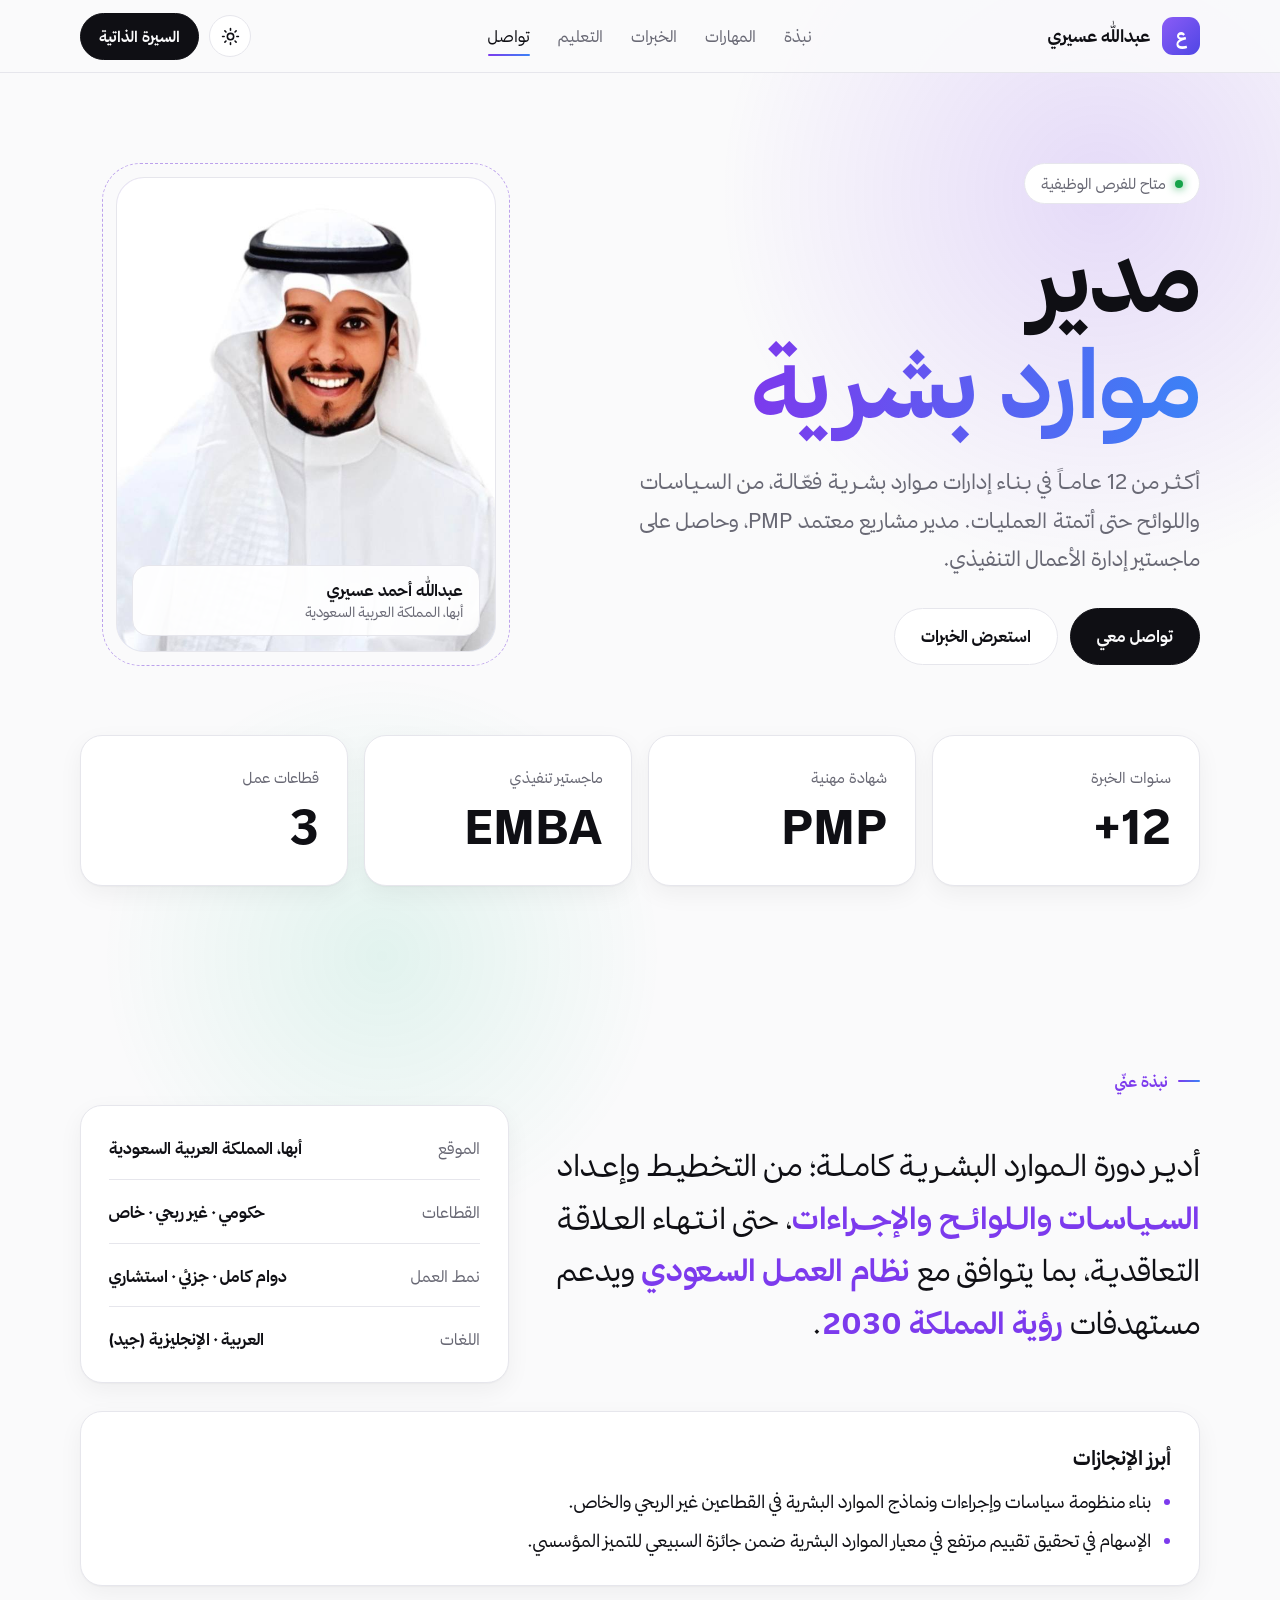
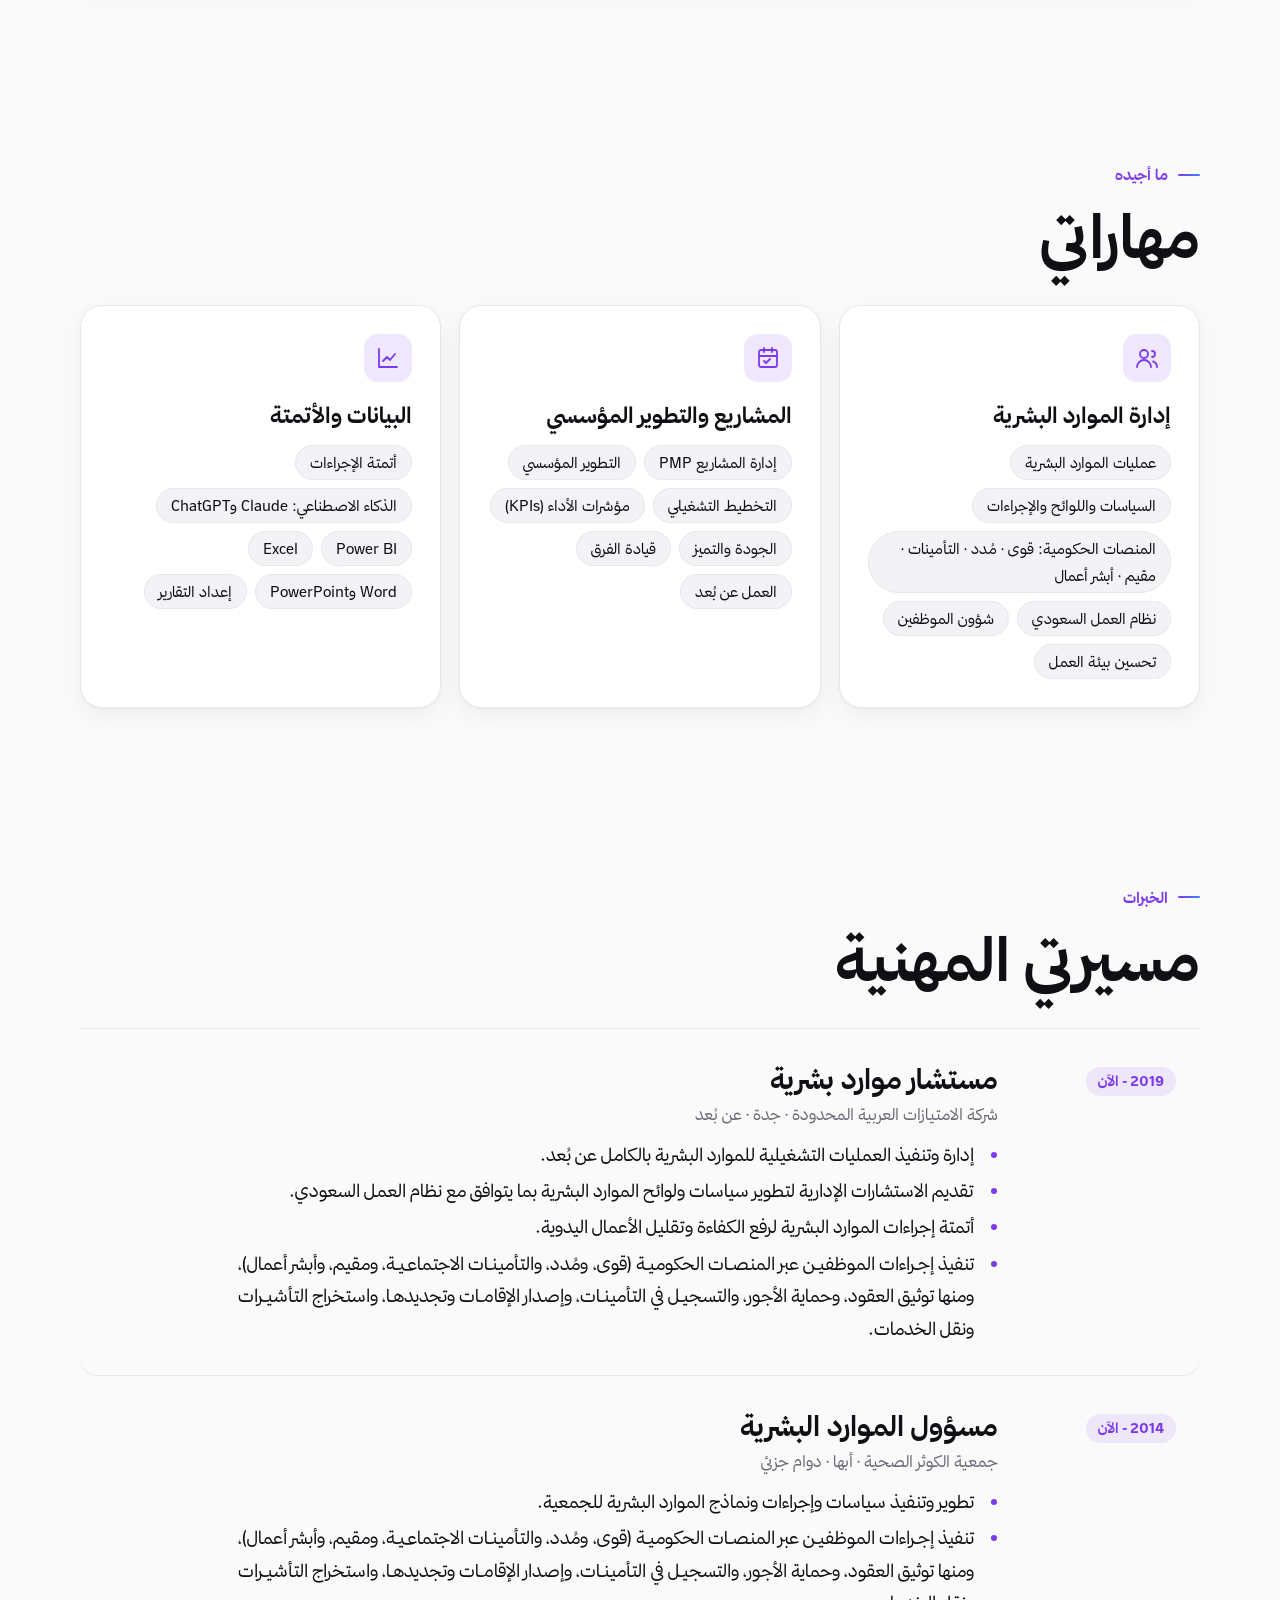
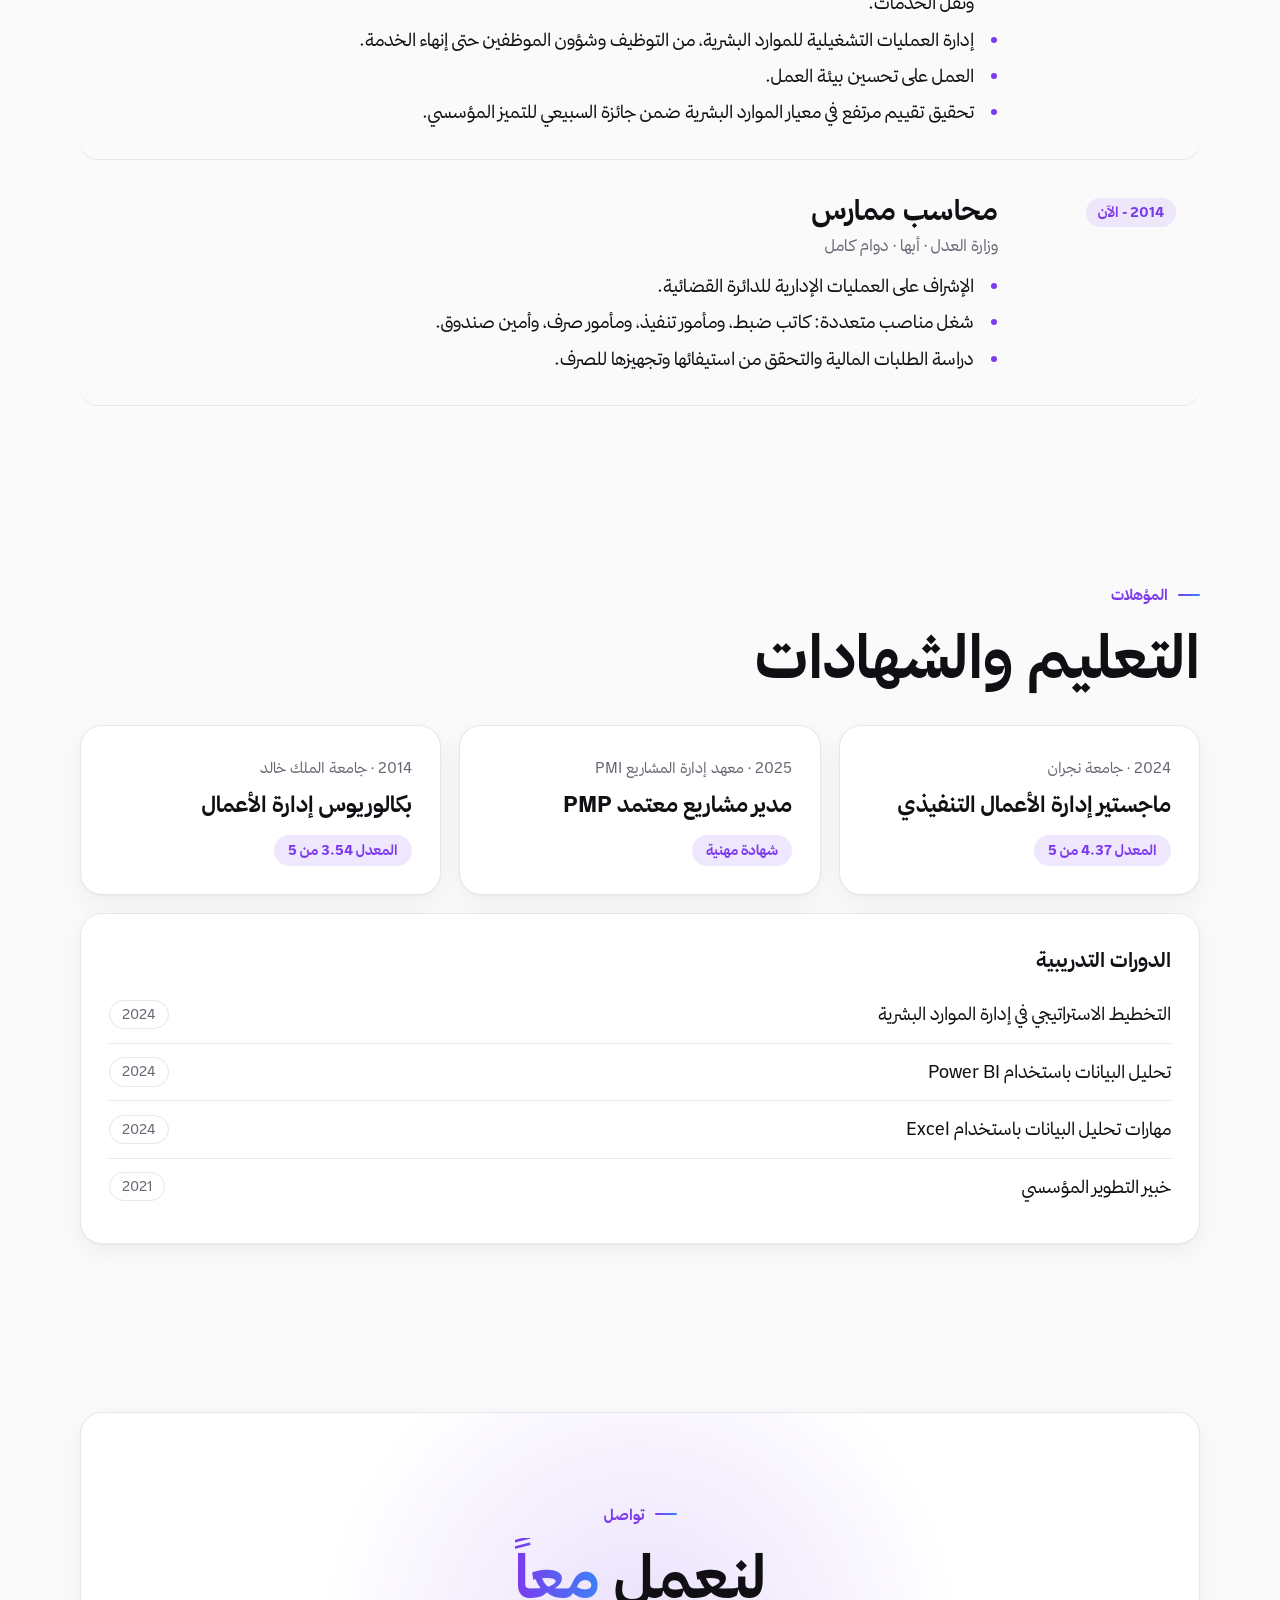
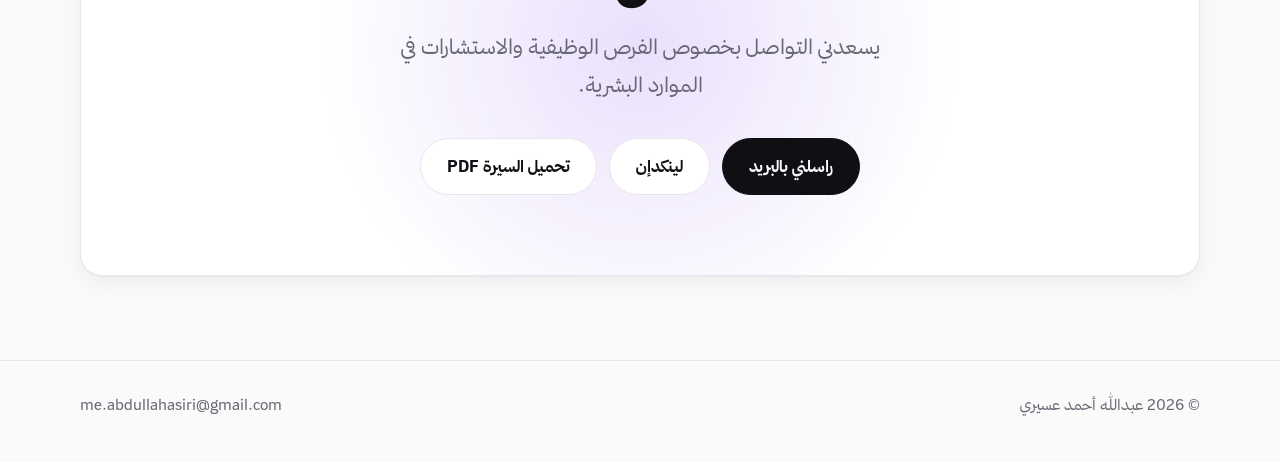
==== commit 11b699ea: "Frame skills as 'my skills' and name the AI tools used (Claude, ChatGPT) Co-Authored-By: Claude Opus" ====
--- a/index.html
+++ b/index.html
@@ -89,8 +89,8 @@
 
   <section id="skills">
     <div class="wrap">
-      <p class="kicker reveal">المهارات</p>
-      <h2 class="title reveal">ما أقدّمه</h2>
+      <p class="kicker reveal">ما أجيده</p>
+      <h2 class="title reveal">مهاراتي</h2>
       <div class="grid3">
         <article class="card skill reveal">
           <span class="ic"><svg viewBox="0 0 24 24" fill="none" stroke="currentColor" stroke-width="1.8" stroke-linecap="round" stroke-linejoin="round"><circle cx="9" cy="8" r="4"/><path d="M2 21a7 7 0 0 1 14 0M17 11a3 3 0 1 0 0-6M22 21a6 6 0 0 0-4-5.6"/></svg></span>
@@ -105,7 +105,7 @@
         <article class="card skill reveal">
           <span class="ic"><svg viewBox="0 0 24 24" fill="none" stroke="currentColor" stroke-width="1.8" stroke-linecap="round" stroke-linejoin="round"><path d="M3 3v18h18"/><path d="m7 15 4-4 3 3 5-6"/></svg></span>
           <h3>البيانات والأتمتة</h3>
-          <ul><li>أتمتة الإجراءات</li><li>أدوات الذكاء الاصطناعي</li><li>Power BI</li><li>Excel</li><li>Word وPowerPoint</li><li>إعداد التقارير</li></ul>
+          <ul><li>أتمتة الإجراءات</li><li>الذكاء الاصطناعي: Claude وChatGPT</li><li>Power BI</li><li>Excel</li><li>Word وPowerPoint</li><li>إعداد التقارير</li></ul>
         </article>
       </div>
     </div>
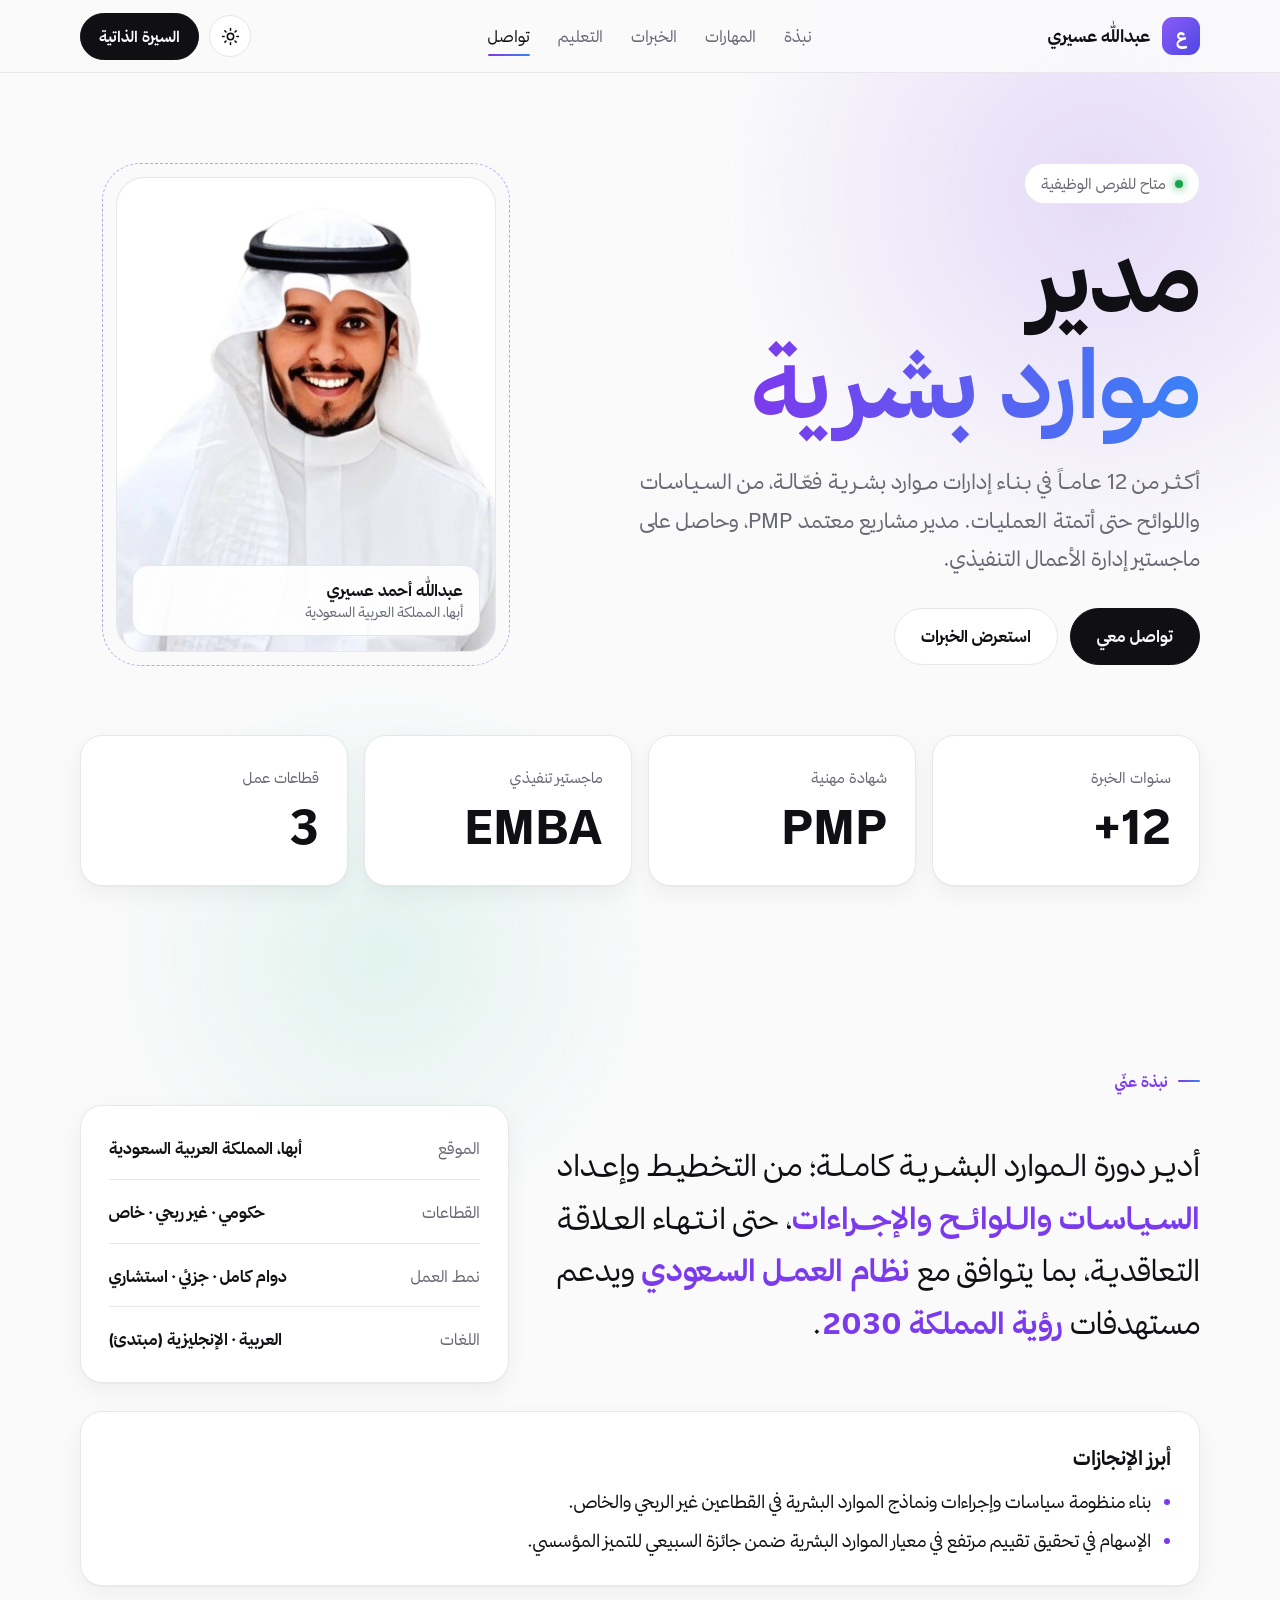
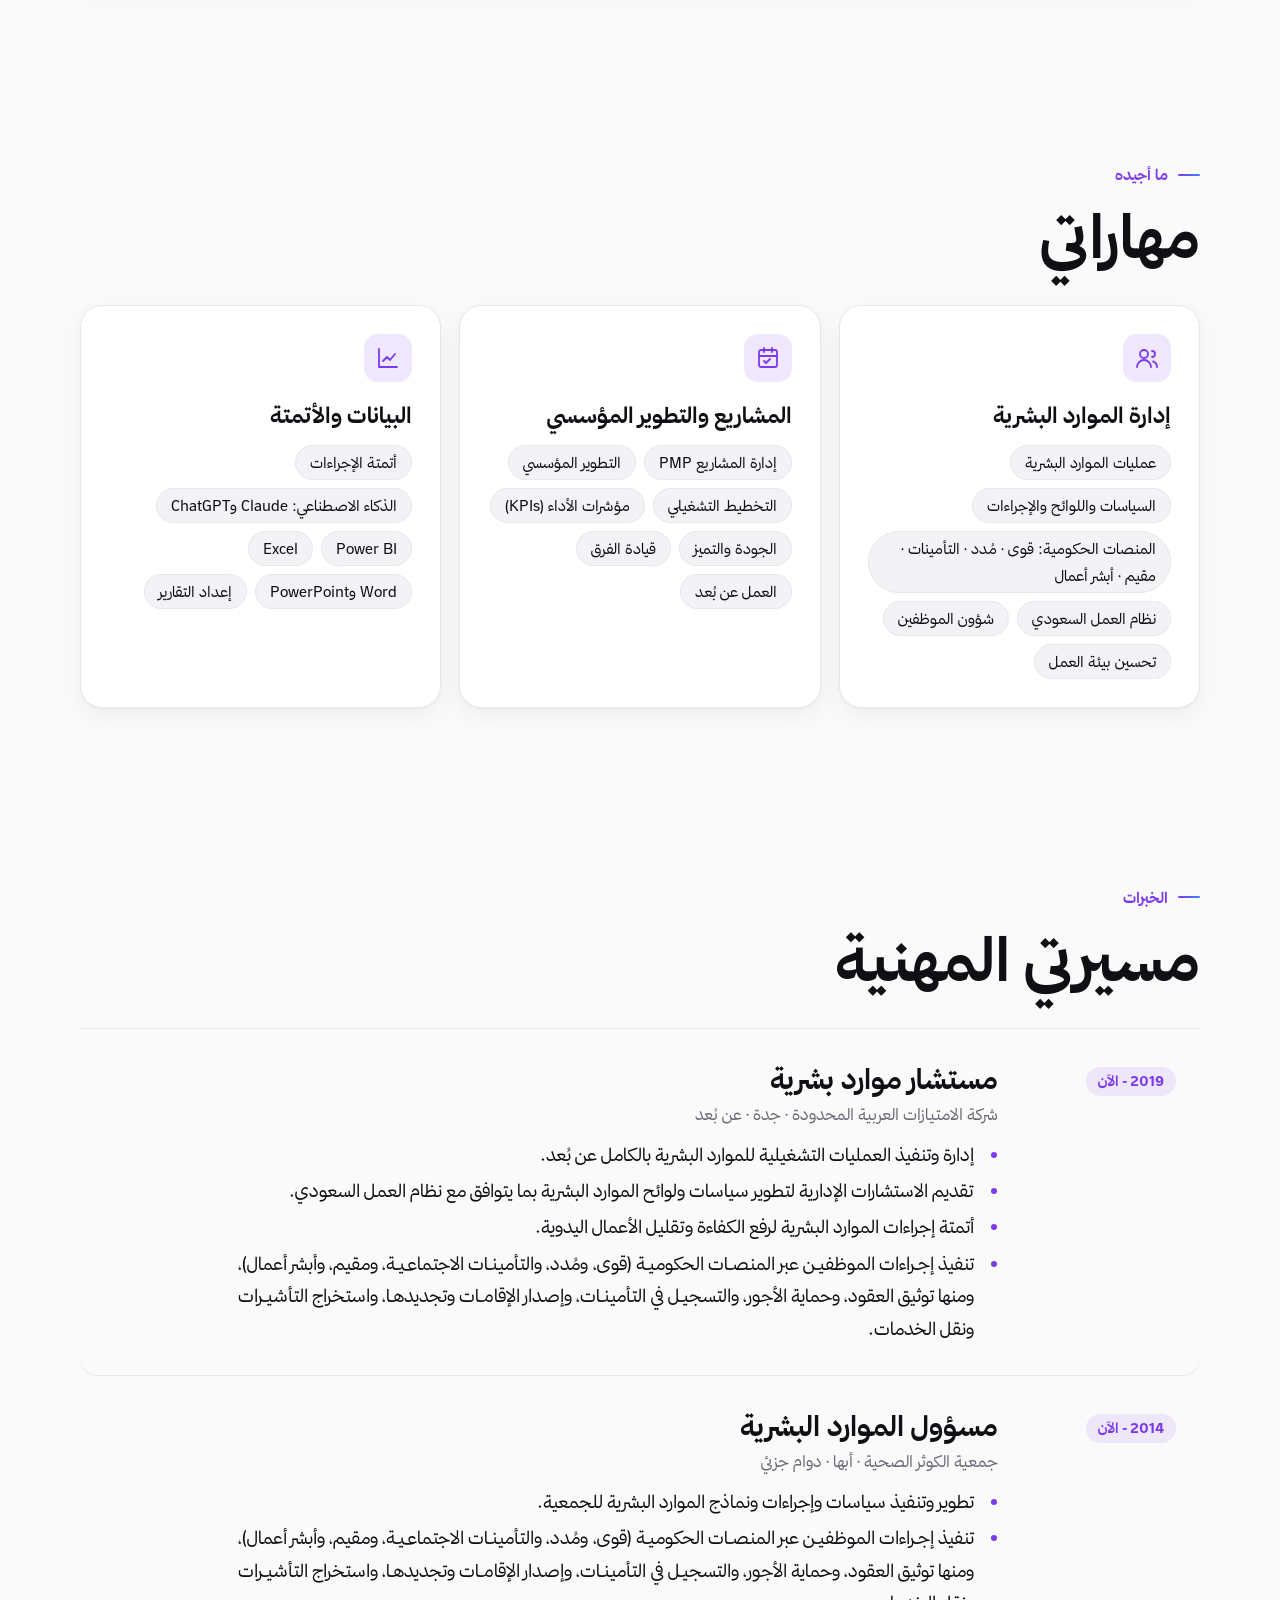
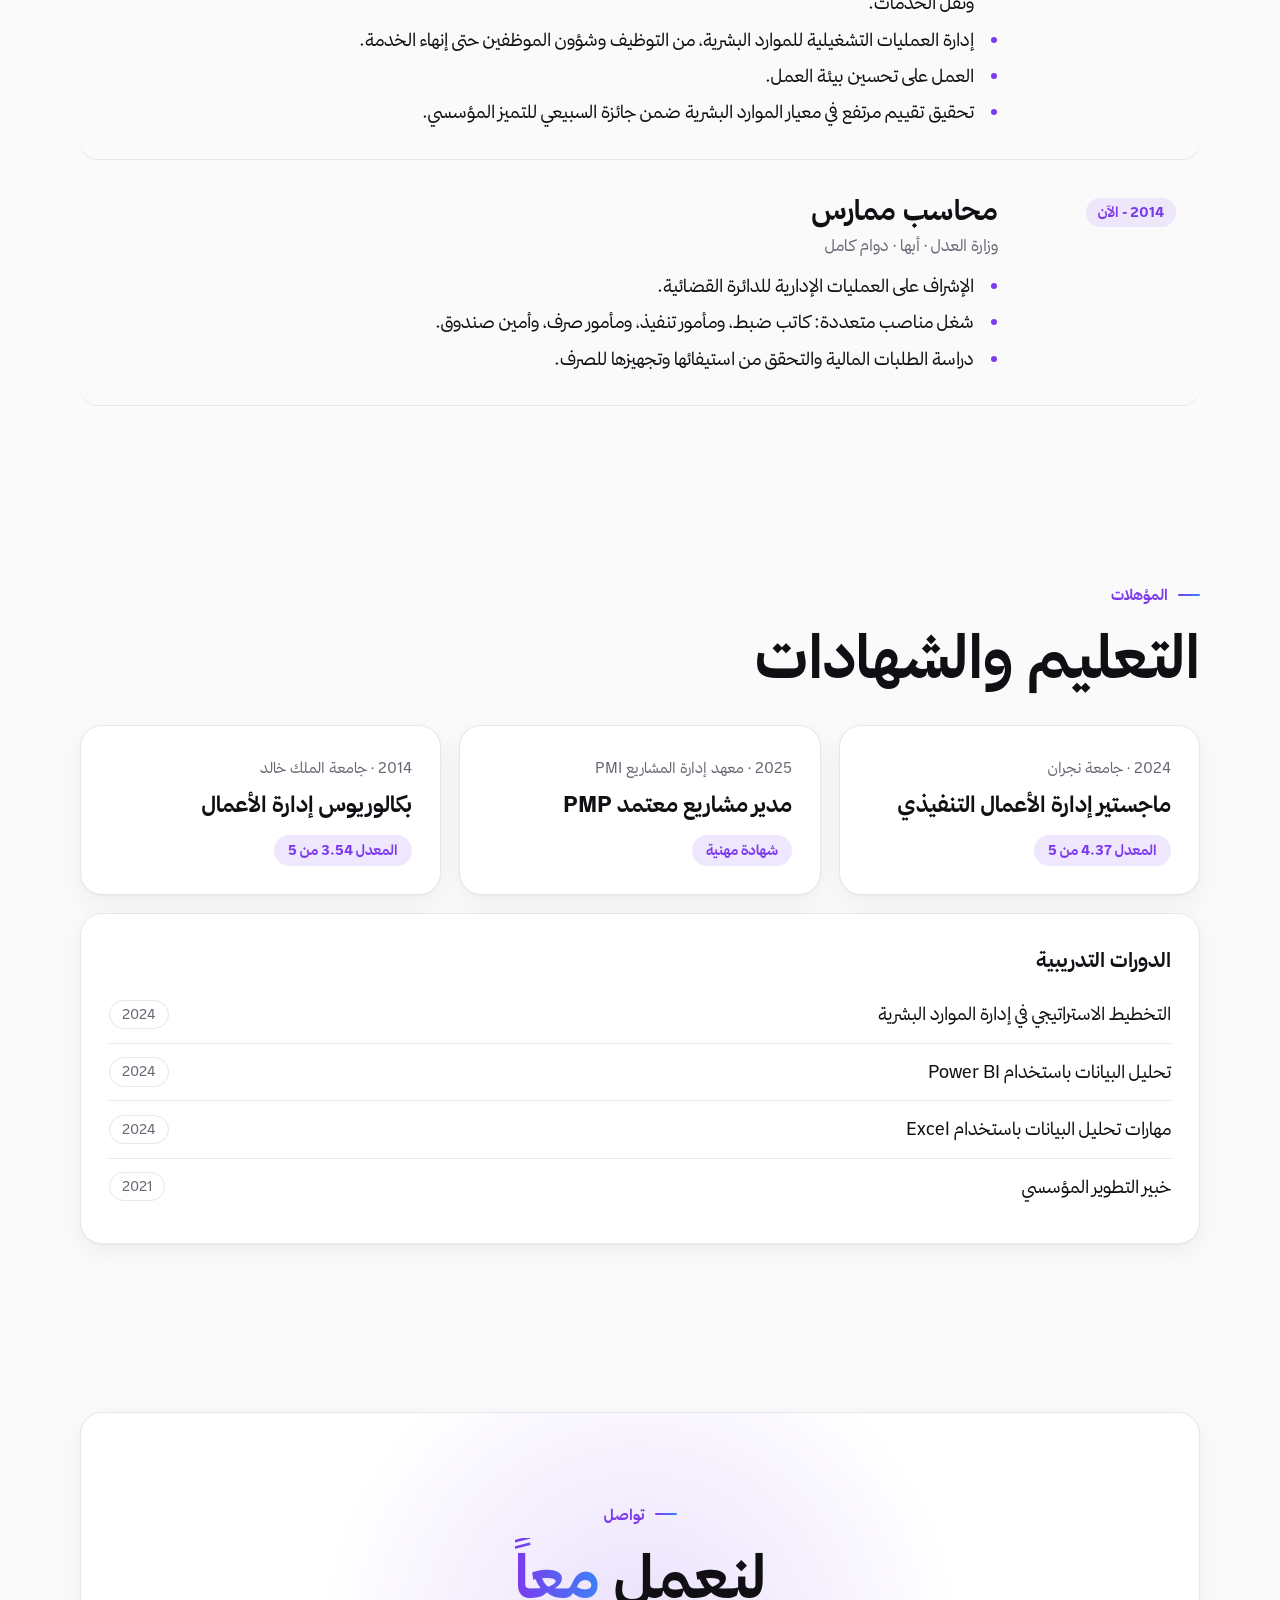
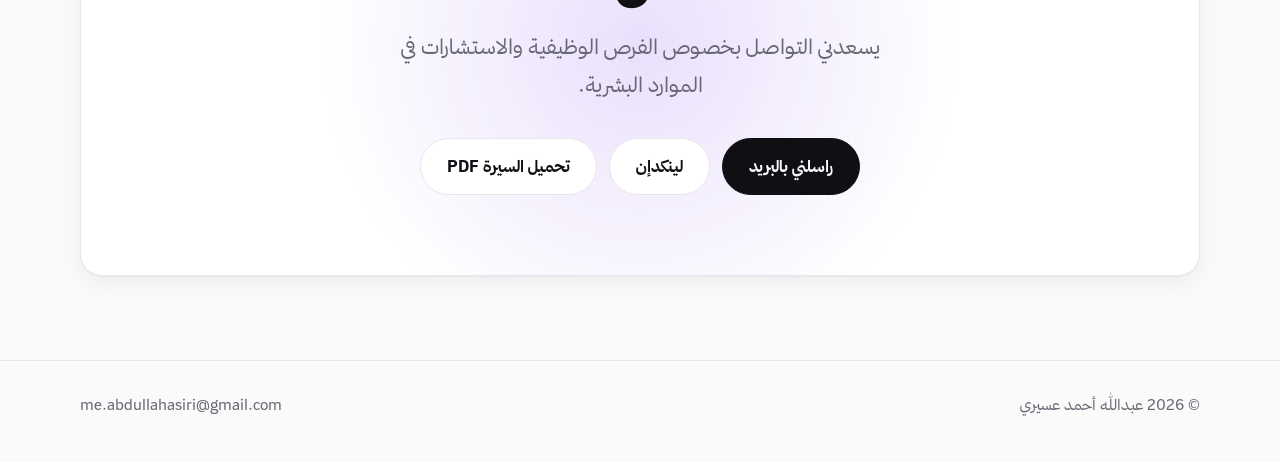
==== commit 4dc0e865: "Correct English level to beginner, per owner The tools page now lists English requirements as not co" ====
--- a/index.html
+++ b/index.html
@@ -74,7 +74,7 @@
           <div><dt>الموقع</dt><dd>أبها، المملكة العربية السعودية</dd></div>
           <div><dt>القطاعات</dt><dd>حكومي · غير ربحي · خاص</dd></div>
           <div><dt>نمط العمل</dt><dd>دوام كامل · جزئي · استشاري</dd></div>
-          <div><dt>اللغات</dt><dd>العربية · الإنجليزية (جيد)</dd></div>
+          <div><dt>اللغات</dt><dd>العربية · الإنجليزية (مبتدئ)</dd></div>
         </dl>
       </div>
       <div class="card wins reveal">
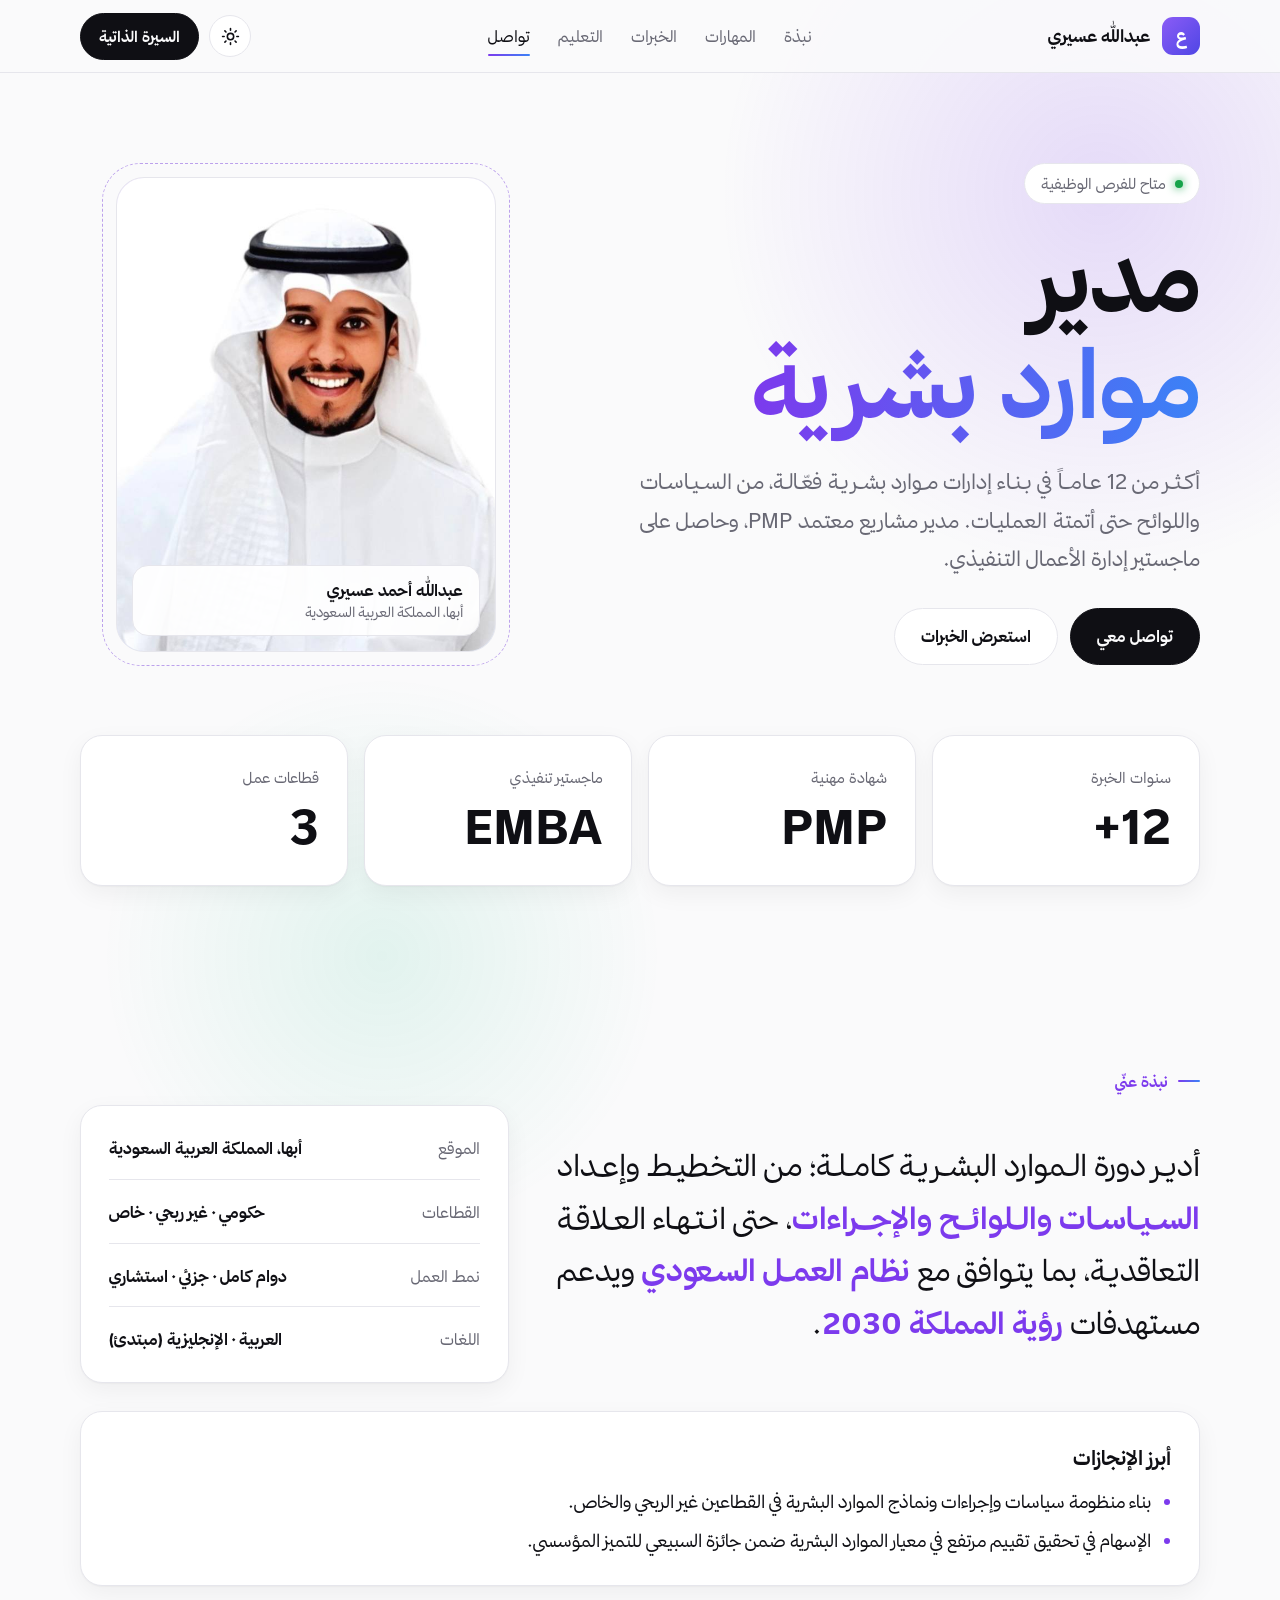
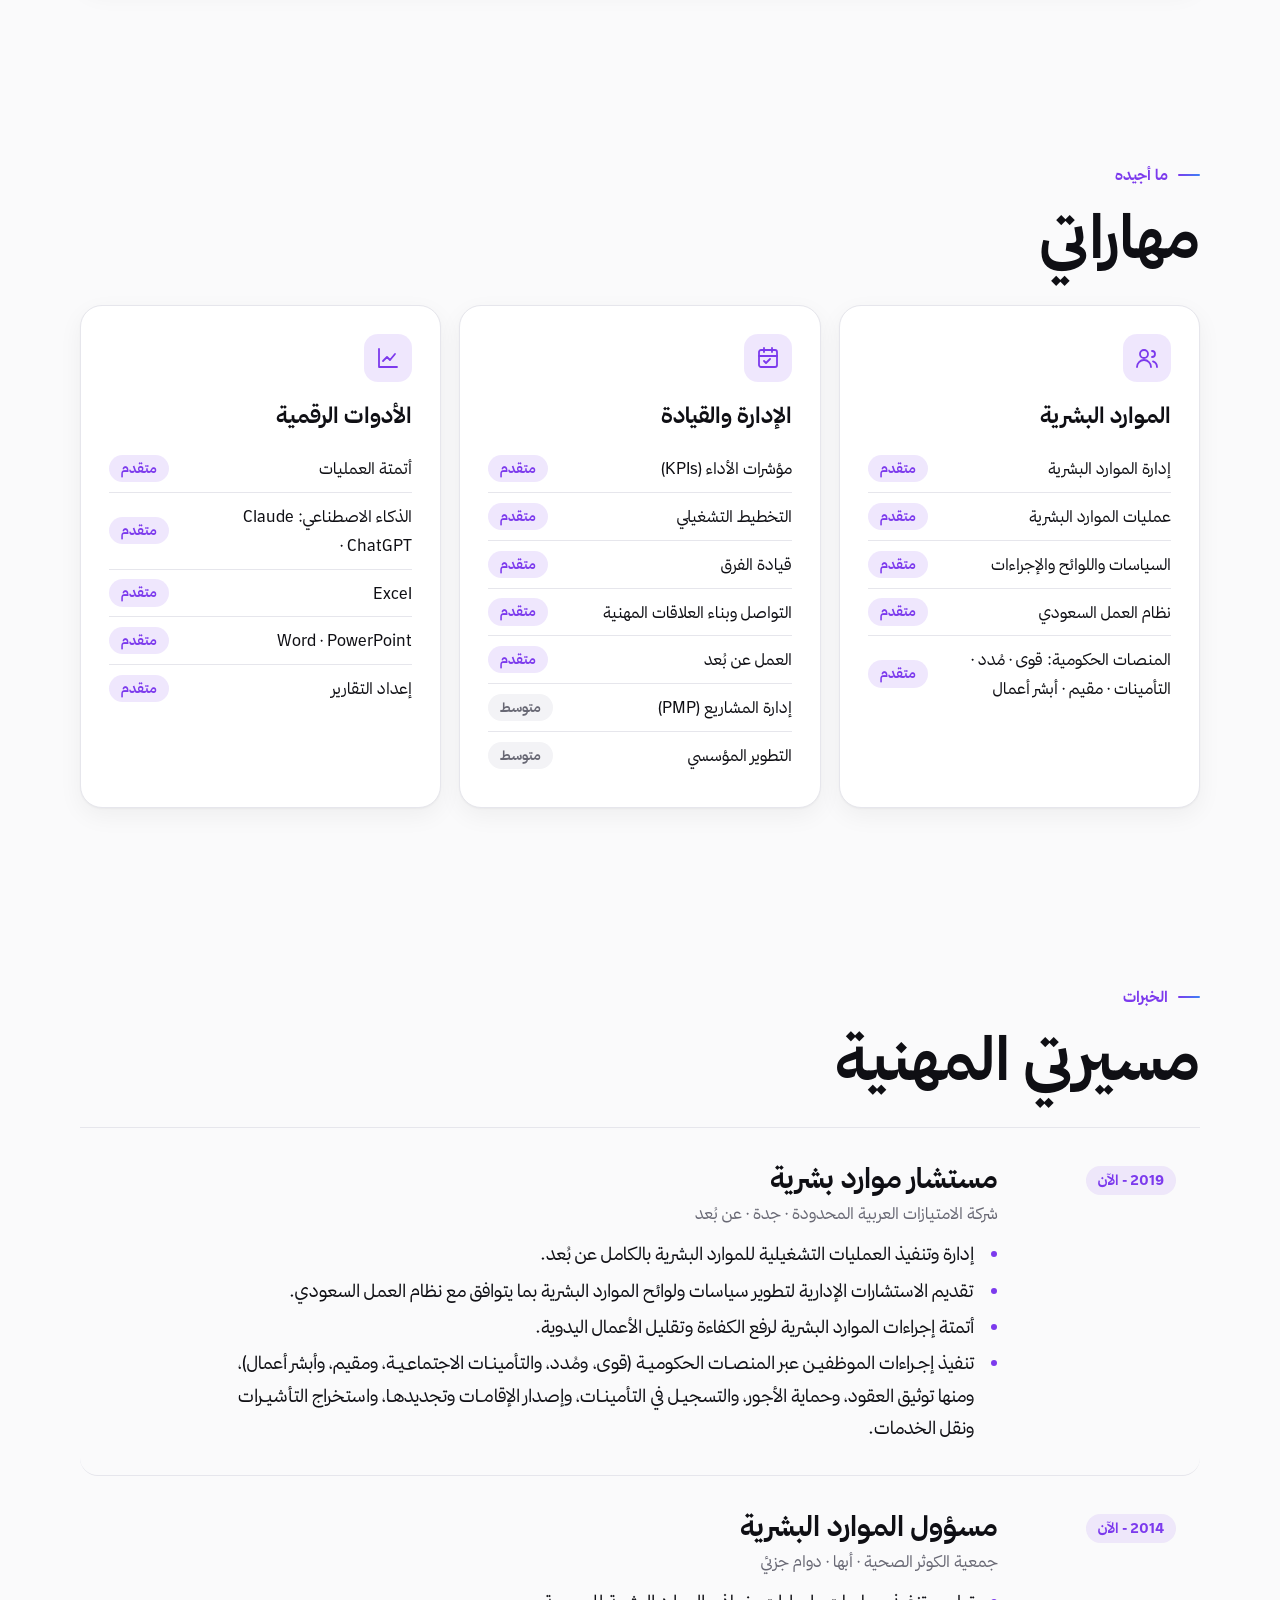
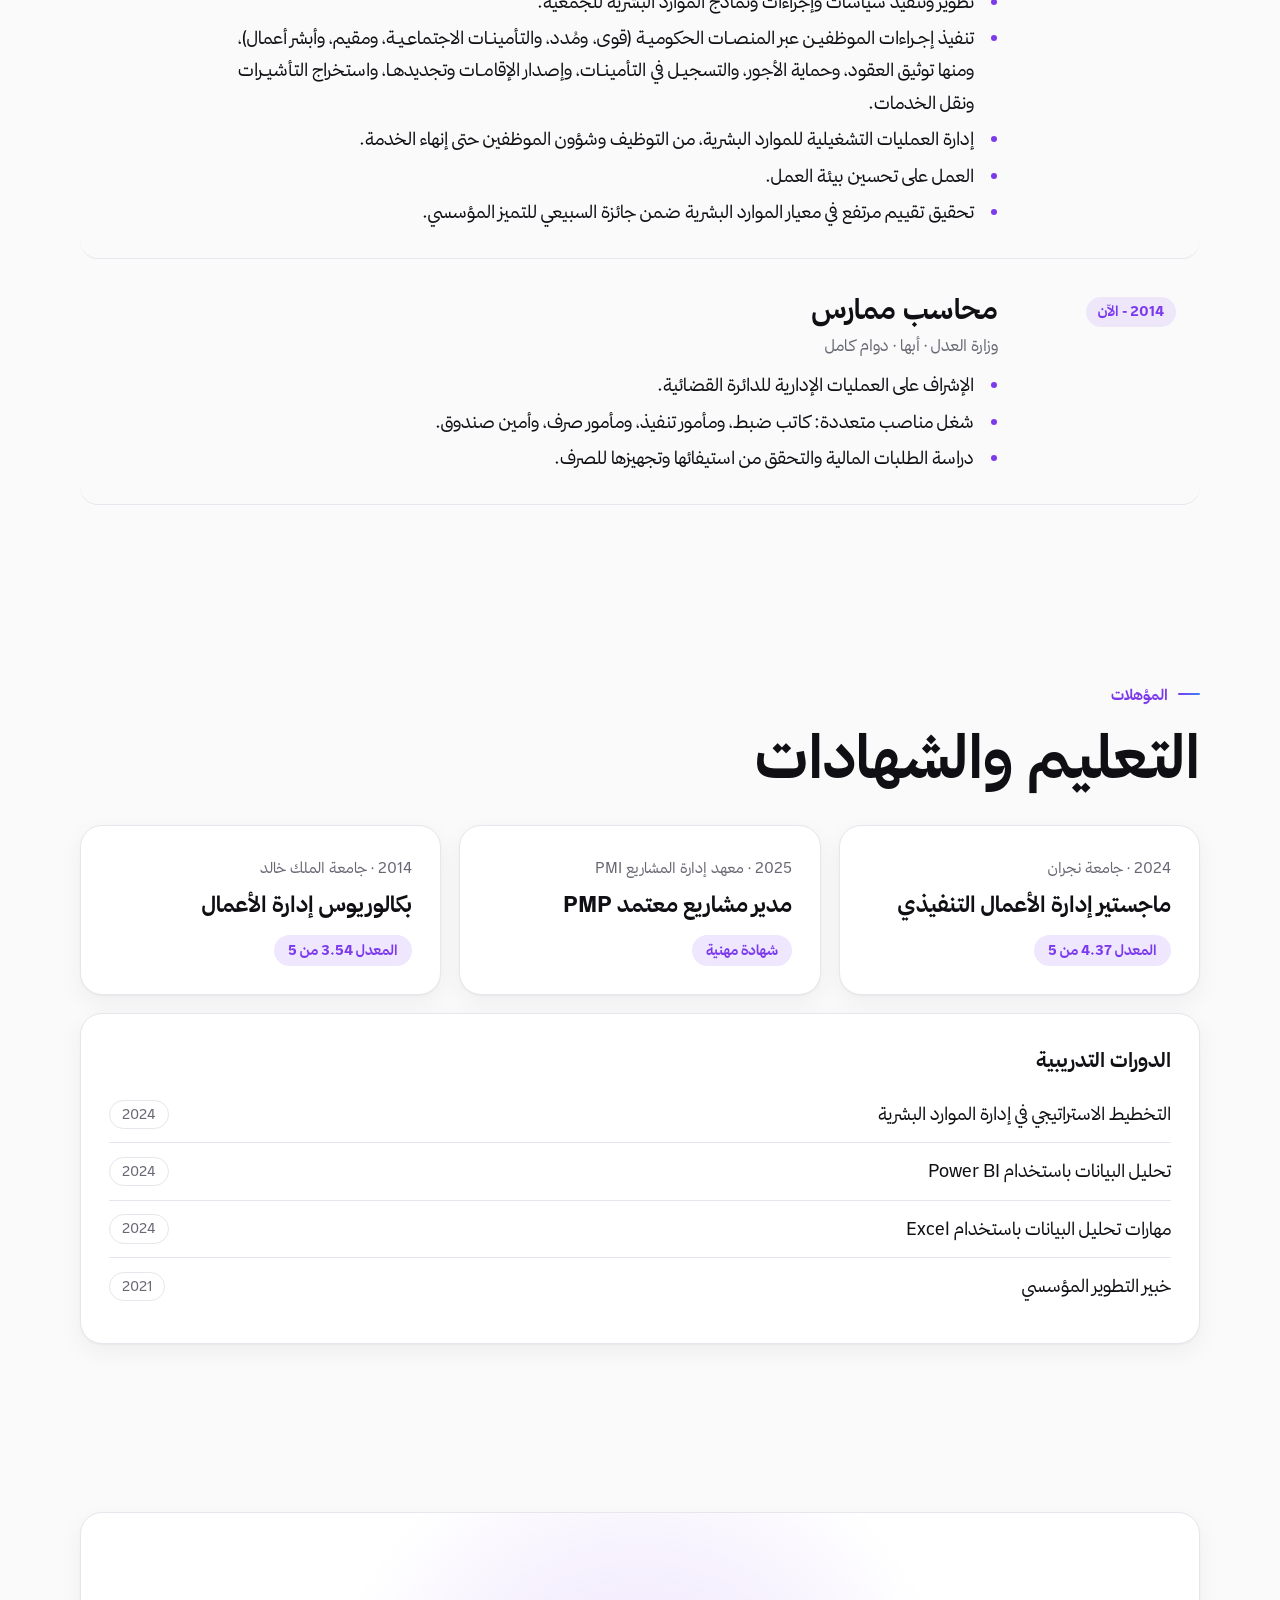
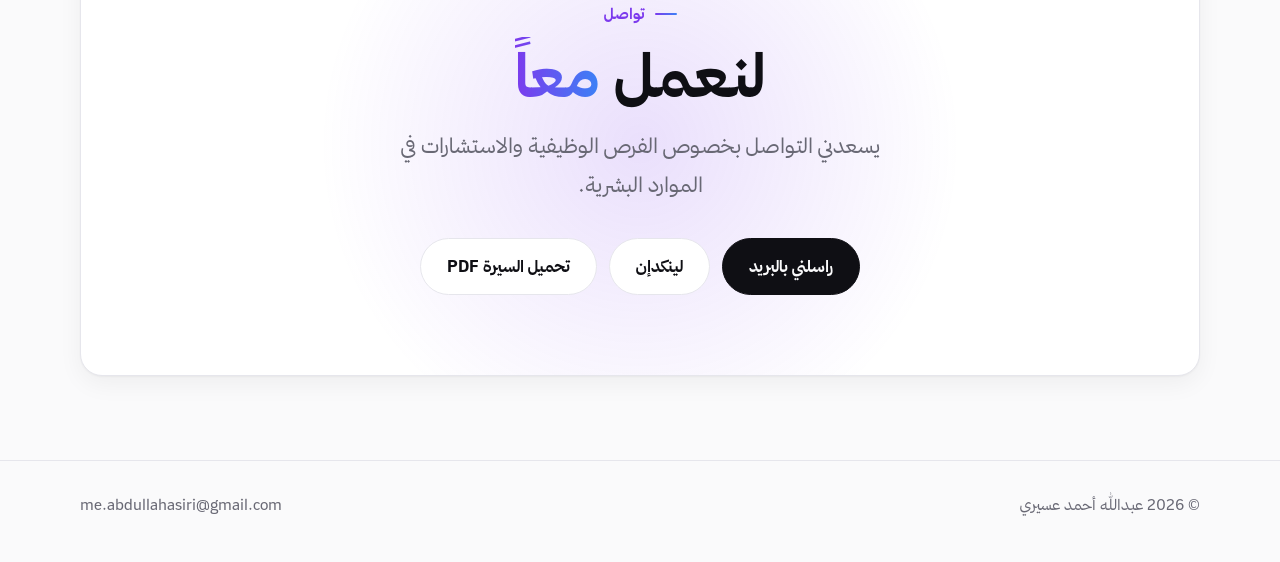
==== commit 28621a06: "Show skill proficiency levels set by the owner; drop Power BI skill Skills are grouped as HR, manage" ====
--- a/index.html
+++ b/index.html
@@ -16,7 +16,7 @@
 @font-face{font-family:"Thmanyah Sans";font-weight:300 600;font-display:swap;src:url([data-uri]) format("woff2")}
 @font-face{font-family:"Thmanyah Sans";font-weight:700 900;font-display:swap;src:url([data-uri]) format("woff2")}
 </style>
-<link rel="stylesheet" href="assets/style.css?v=12">
+<link rel="stylesheet" href="assets/style.css?v=13">
 </head>
 <body>
 
@@ -94,18 +94,18 @@
       <div class="grid3">
         <article class="card skill reveal">
           <span class="ic"><svg viewBox="0 0 24 24" fill="none" stroke="currentColor" stroke-width="1.8" stroke-linecap="round" stroke-linejoin="round"><circle cx="9" cy="8" r="4"/><path d="M2 21a7 7 0 0 1 14 0M17 11a3 3 0 1 0 0-6M22 21a6 6 0 0 0-4-5.6"/></svg></span>
-          <h3>إدارة الموارد البشرية</h3>
-          <ul><li>عمليات الموارد البشرية</li><li>السياسات واللوائح والإجراءات</li><li>المنصات الحكومية: قوى · مُدد · التأمينات · مقيم · أبشر أعمال</li><li>نظام العمل السعودي</li><li>شؤون الموظفين</li><li>تحسين بيئة العمل</li></ul>
+          <h3>الموارد البشرية</h3>
+          <ul class="levels"><li><span>إدارة الموارد البشرية</span><em class="lv adv">متقدم</em></li><li><span>عمليات الموارد البشرية</span><em class="lv adv">متقدم</em></li><li><span>السياسات واللوائح والإجراءات</span><em class="lv adv">متقدم</em></li><li><span>نظام العمل السعودي</span><em class="lv adv">متقدم</em></li><li><span>المنصات الحكومية: قوى · مُدد · التأمينات · مقيم · أبشر أعمال</span><em class="lv adv">متقدم</em></li></ul>
         </article>
         <article class="card skill reveal">
           <span class="ic"><svg viewBox="0 0 24 24" fill="none" stroke="currentColor" stroke-width="1.8" stroke-linecap="round" stroke-linejoin="round"><rect x="3" y="4" width="18" height="17" rx="2"/><path d="M16 2v4M8 2v4M3 10h18M8 15l2 2 4-4"/></svg></span>
-          <h3>المشاريع والتطوير المؤسسي</h3>
-          <ul><li>إدارة المشاريع PMP</li><li>التطوير المؤسسي</li><li>التخطيط التشغيلي</li><li>مؤشرات الأداء (KPIs)</li><li>الجودة والتميز</li><li>قيادة الفرق</li><li>العمل عن بُعد</li></ul>
+          <h3>الإدارة والقيادة</h3>
+          <ul class="levels"><li><span>مؤشرات الأداء (KPIs)</span><em class="lv adv">متقدم</em></li><li><span>التخطيط التشغيلي</span><em class="lv adv">متقدم</em></li><li><span>قيادة الفرق</span><em class="lv adv">متقدم</em></li><li><span>التواصل وبناء العلاقات المهنية</span><em class="lv adv">متقدم</em></li><li><span>العمل عن بُعد</span><em class="lv adv">متقدم</em></li><li><span>إدارة المشاريع (PMP)</span><em class="lv mid">متوسط</em></li><li><span>التطوير المؤسسي</span><em class="lv mid">متوسط</em></li></ul>
         </article>
         <article class="card skill reveal">
           <span class="ic"><svg viewBox="0 0 24 24" fill="none" stroke="currentColor" stroke-width="1.8" stroke-linecap="round" stroke-linejoin="round"><path d="M3 3v18h18"/><path d="m7 15 4-4 3 3 5-6"/></svg></span>
-          <h3>البيانات والأتمتة</h3>
-          <ul><li>أتمتة الإجراءات</li><li>الذكاء الاصطناعي: Claude وChatGPT</li><li>Power BI</li><li>Excel</li><li>Word وPowerPoint</li><li>إعداد التقارير</li></ul>
+          <h3>الأدوات الرقمية</h3>
+          <ul class="levels"><li><span>أتمتة العمليات</span><em class="lv adv">متقدم</em></li><li><span>الذكاء الاصطناعي: <bdi>Claude · ChatGPT</bdi></span><em class="lv adv">متقدم</em></li><li><span>Excel</span><em class="lv adv">متقدم</em></li><li><span><bdi>Word · PowerPoint</bdi></span><em class="lv adv">متقدم</em></li><li><span>إعداد التقارير</span><em class="lv adv">متقدم</em></li></ul>
         </article>
       </div>
     </div>
--- a/assets/style.css
+++ b/assets/style.css
@@ -205,3 +205,9 @@
 .wins h3{font-size:20px;font-weight:700;margin-bottom:10px}
 .wins ul{padding-inline-start:20px;display:grid;gap:6px}
 .wins li::marker{color:var(--c1)}
+.skill ul.levels{display:grid;gap:0}
+.skill ul.levels li{display:flex;justify-content:space-between;align-items:center;gap:12px;border:0;border-bottom:1px solid var(--line);background:none;border-radius:0;padding:9px 0;font-size:16px}
+.skill ul.levels li:last-child{border-bottom:0}
+.lv{font-style:normal;font-size:13px;font-weight:700;border-radius:999px;padding:2px 12px;white-space:nowrap}
+.lv.adv{color:var(--c1);background:color-mix(in srgb,var(--c1) 12%,transparent)}
+.lv.mid{color:var(--muted);background:var(--surface-2)}
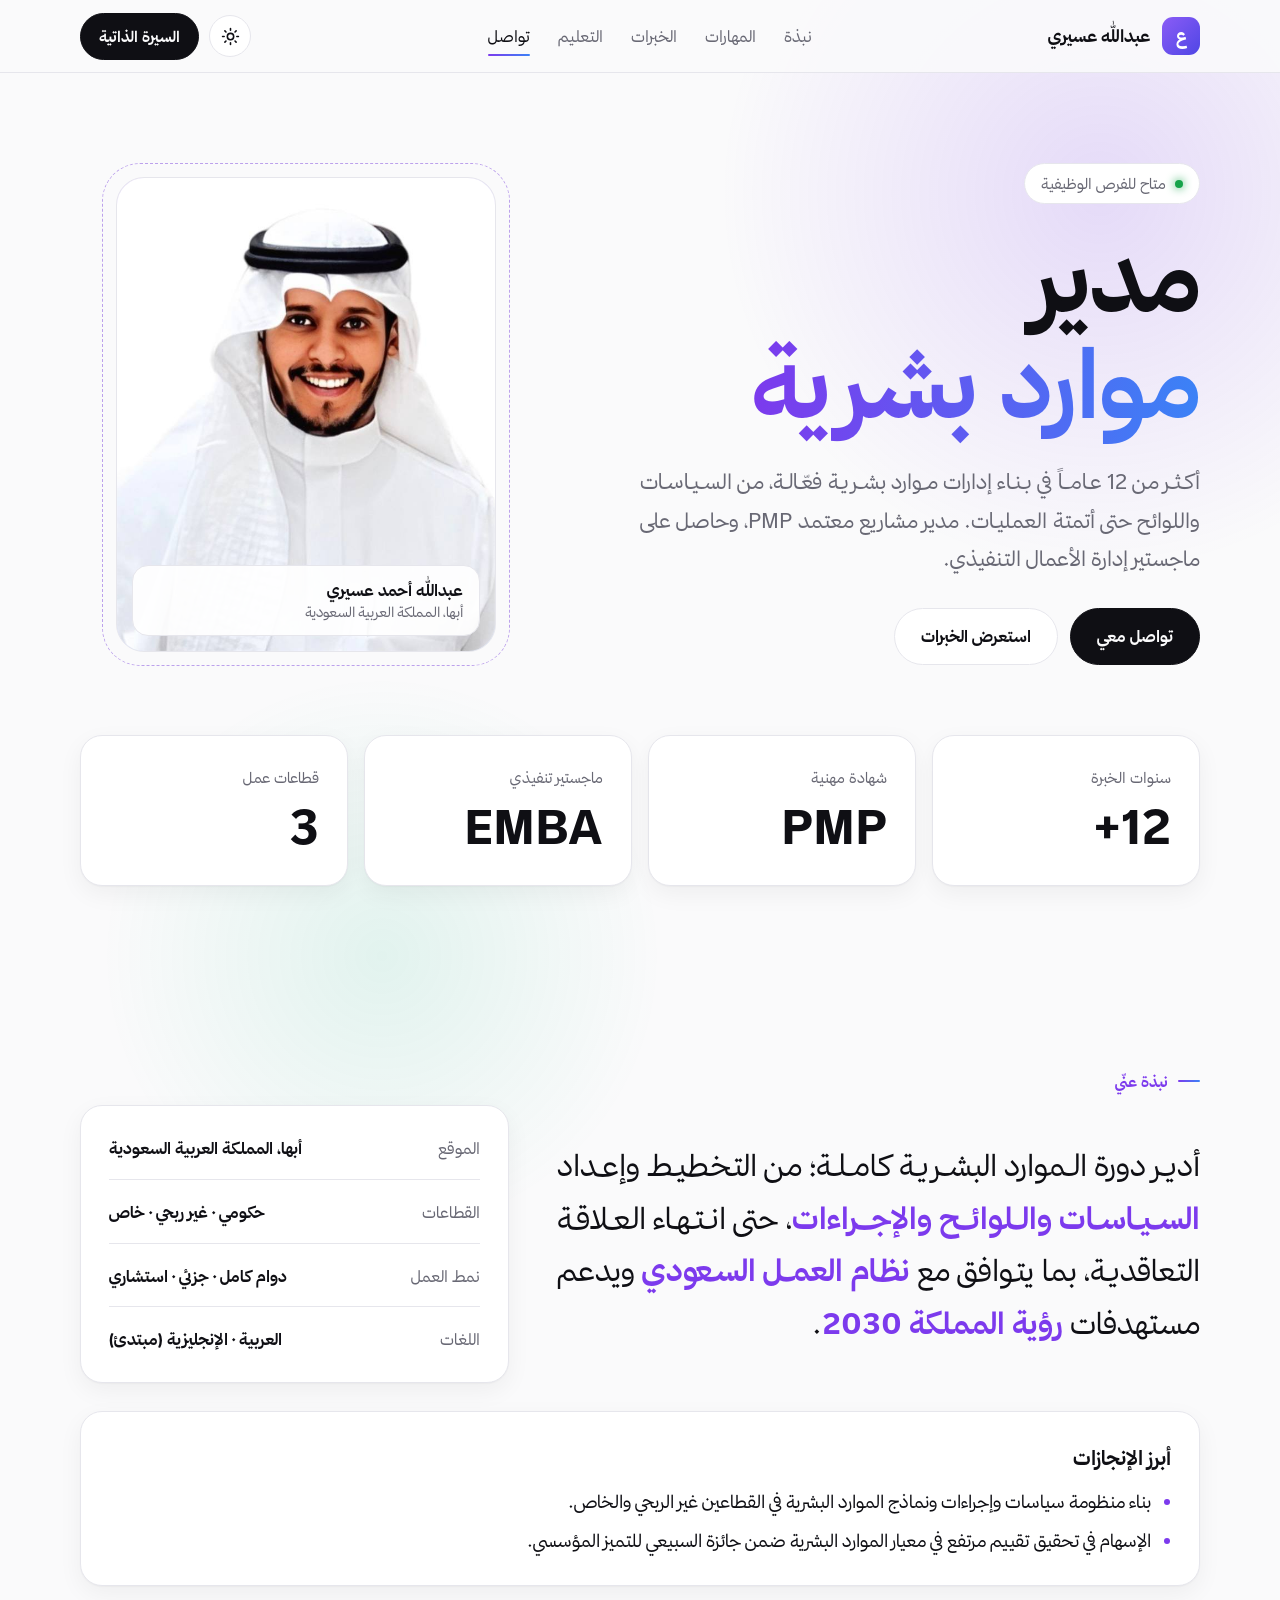
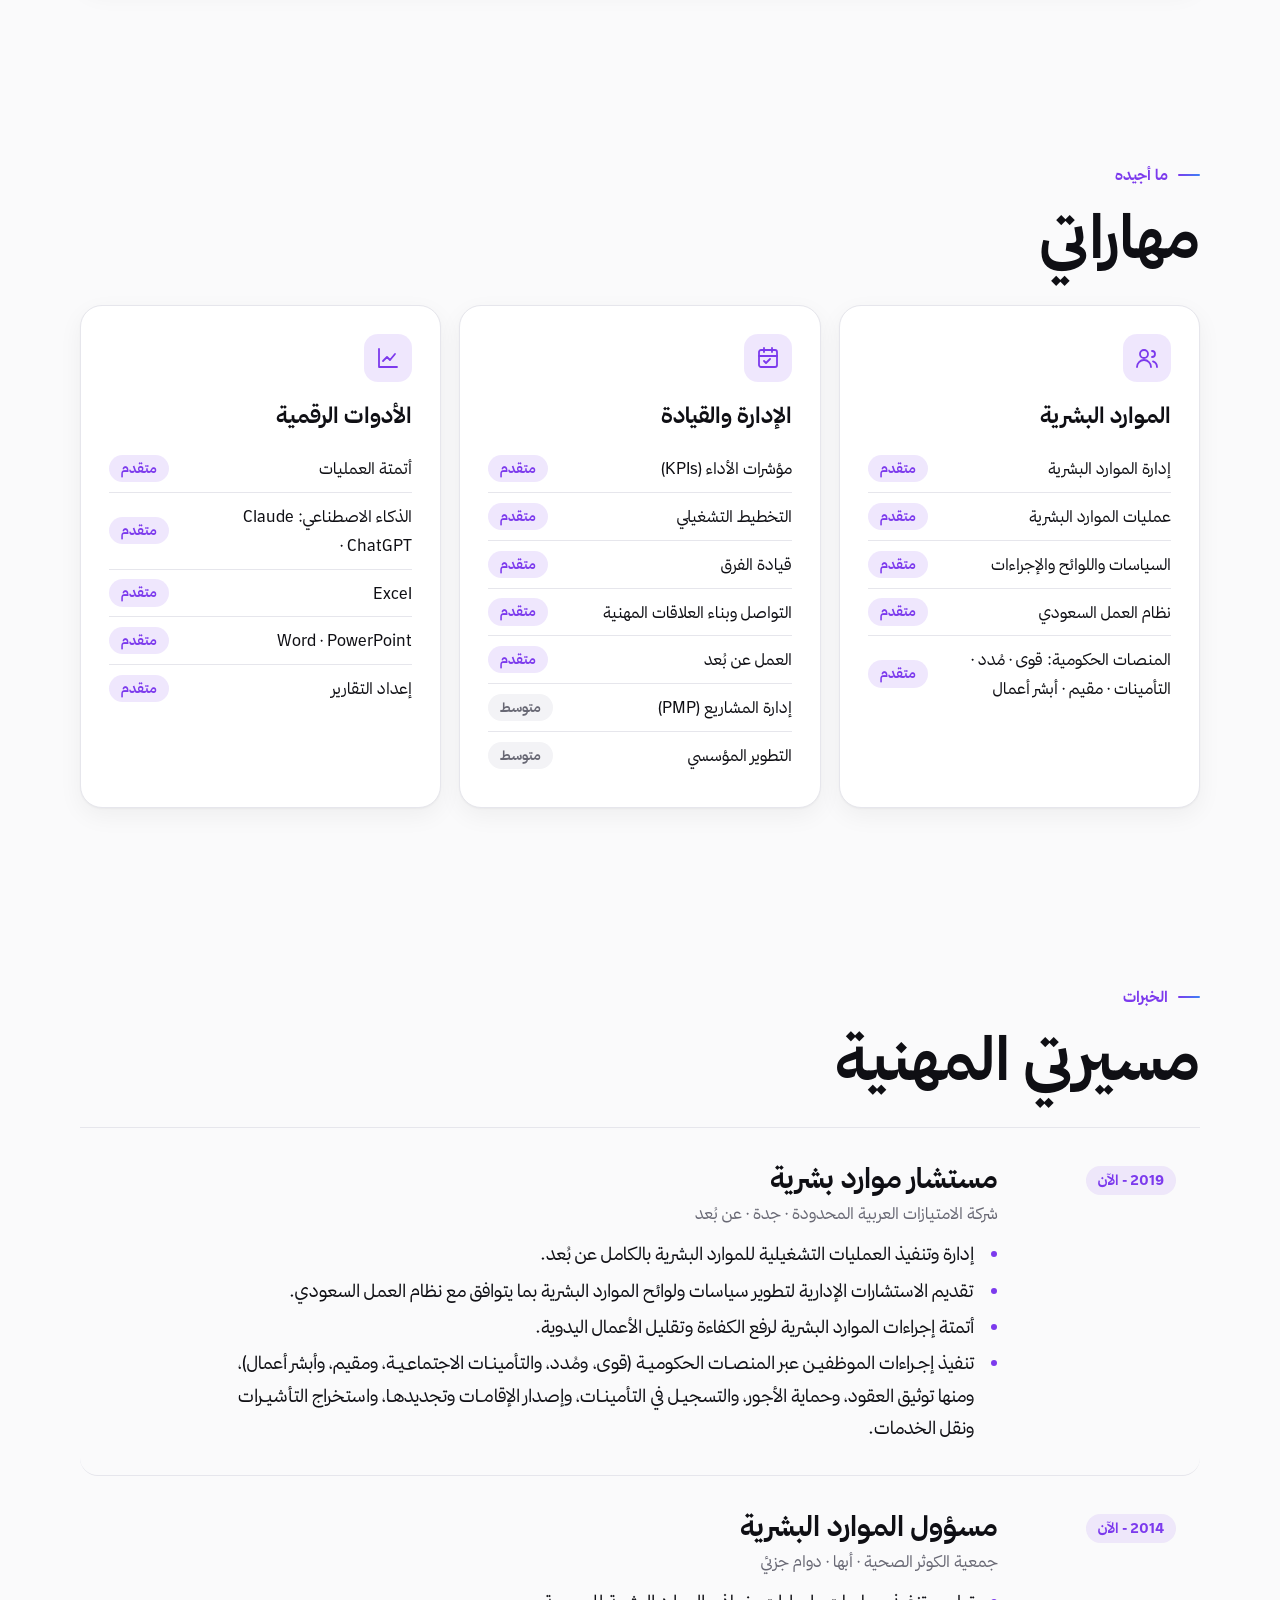
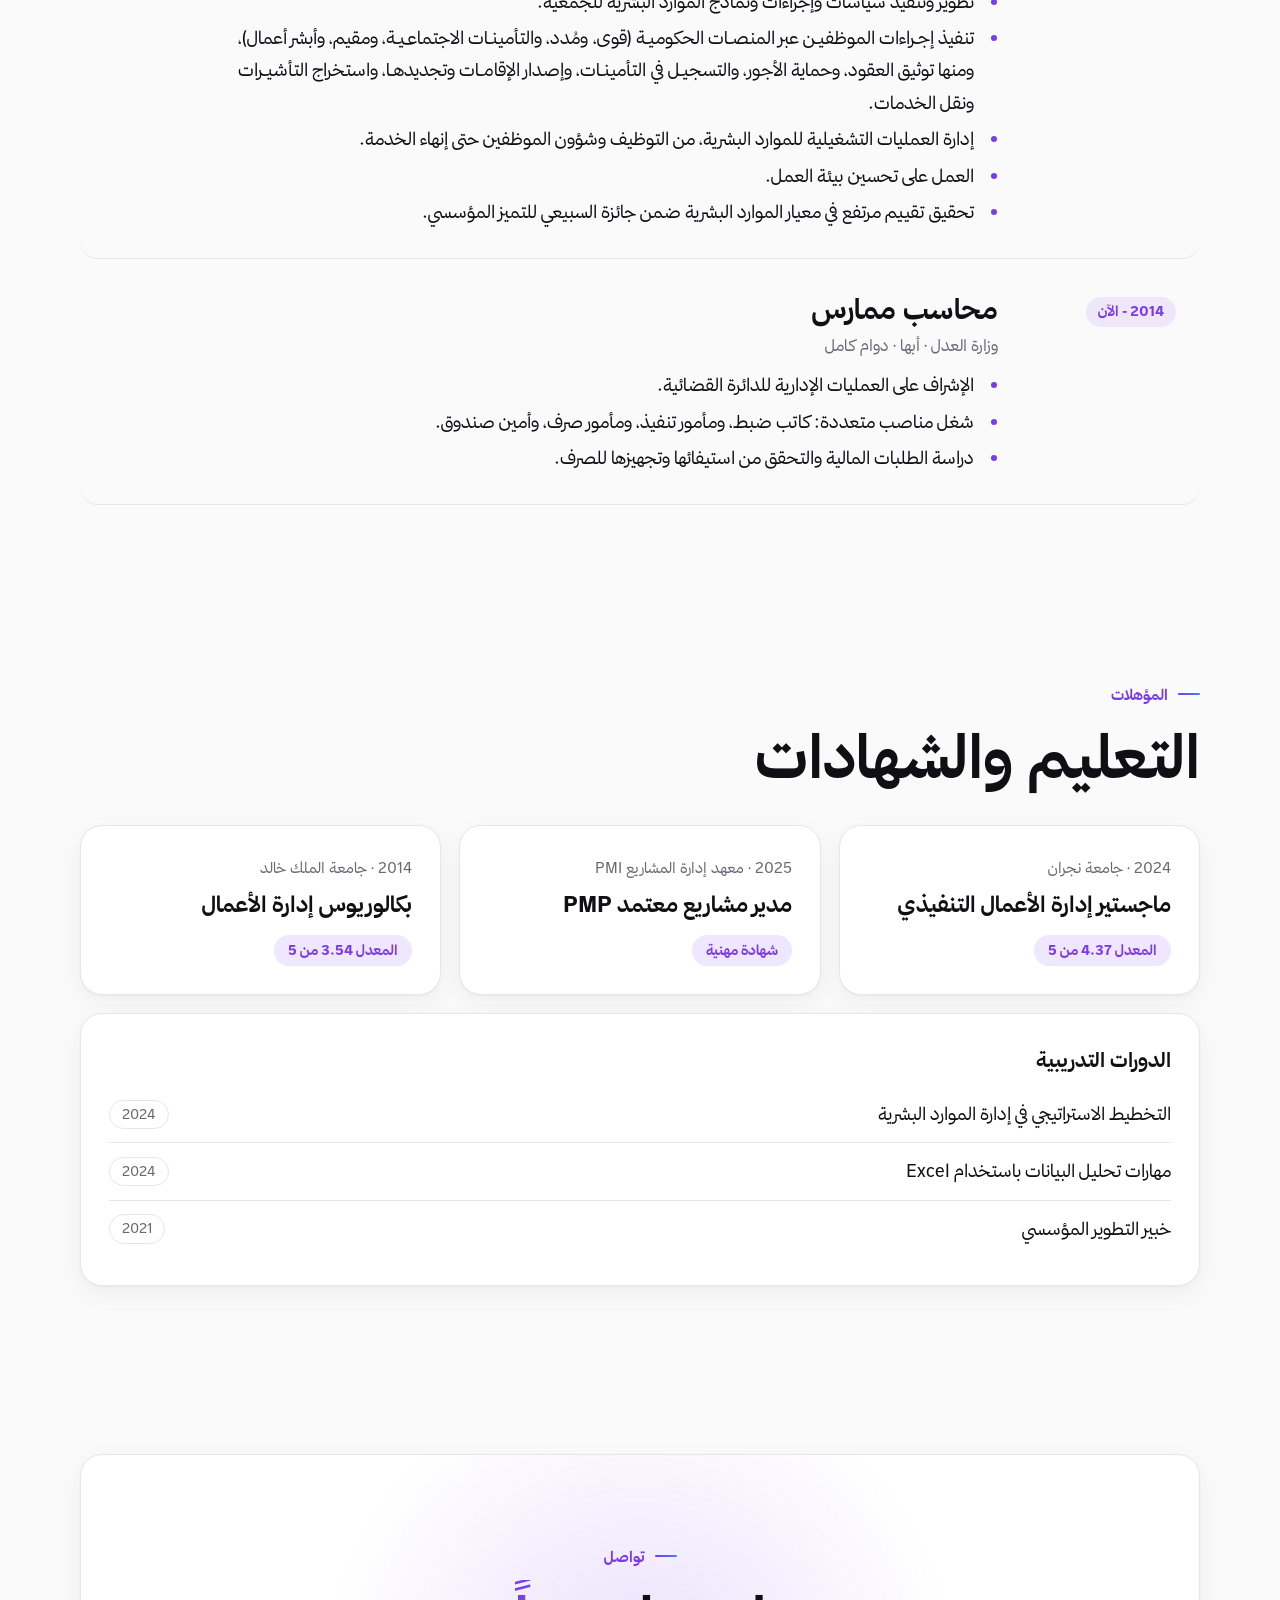
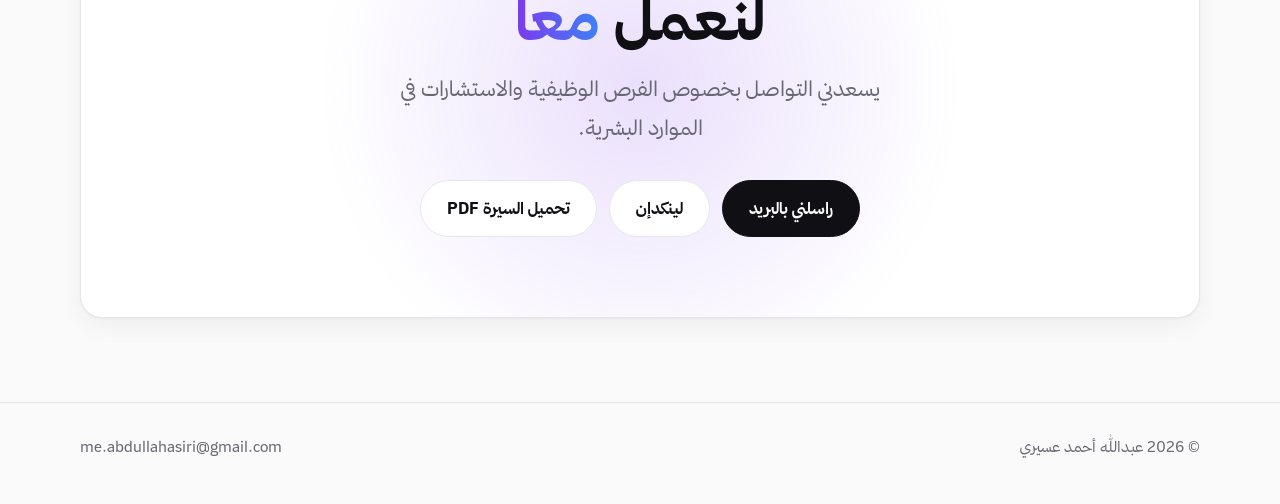
==== commit 3a57c4bf: "Remove the Power BI course, per owner Co-Authored-By: Claude Opus 5.5 <noreply@anthropic.com> Claude" ====
--- a/index.html
+++ b/index.html
@@ -172,7 +172,6 @@
         <h3>الدورات التدريبية</h3>
         <ul>
           <li><span>التخطيط الاستراتيجي في إدارة الموارد البشرية</span><em>2024</em></li>
-          <li><span>تحليل البيانات باستخدام Power BI</span><em>2024</em></li>
           <li><span>مهارات تحليل البيانات باستخدام Excel</span><em>2024</em></li>
           <li><span>خبير التطوير المؤسسي</span><em>2021</em></li>
         </ul>
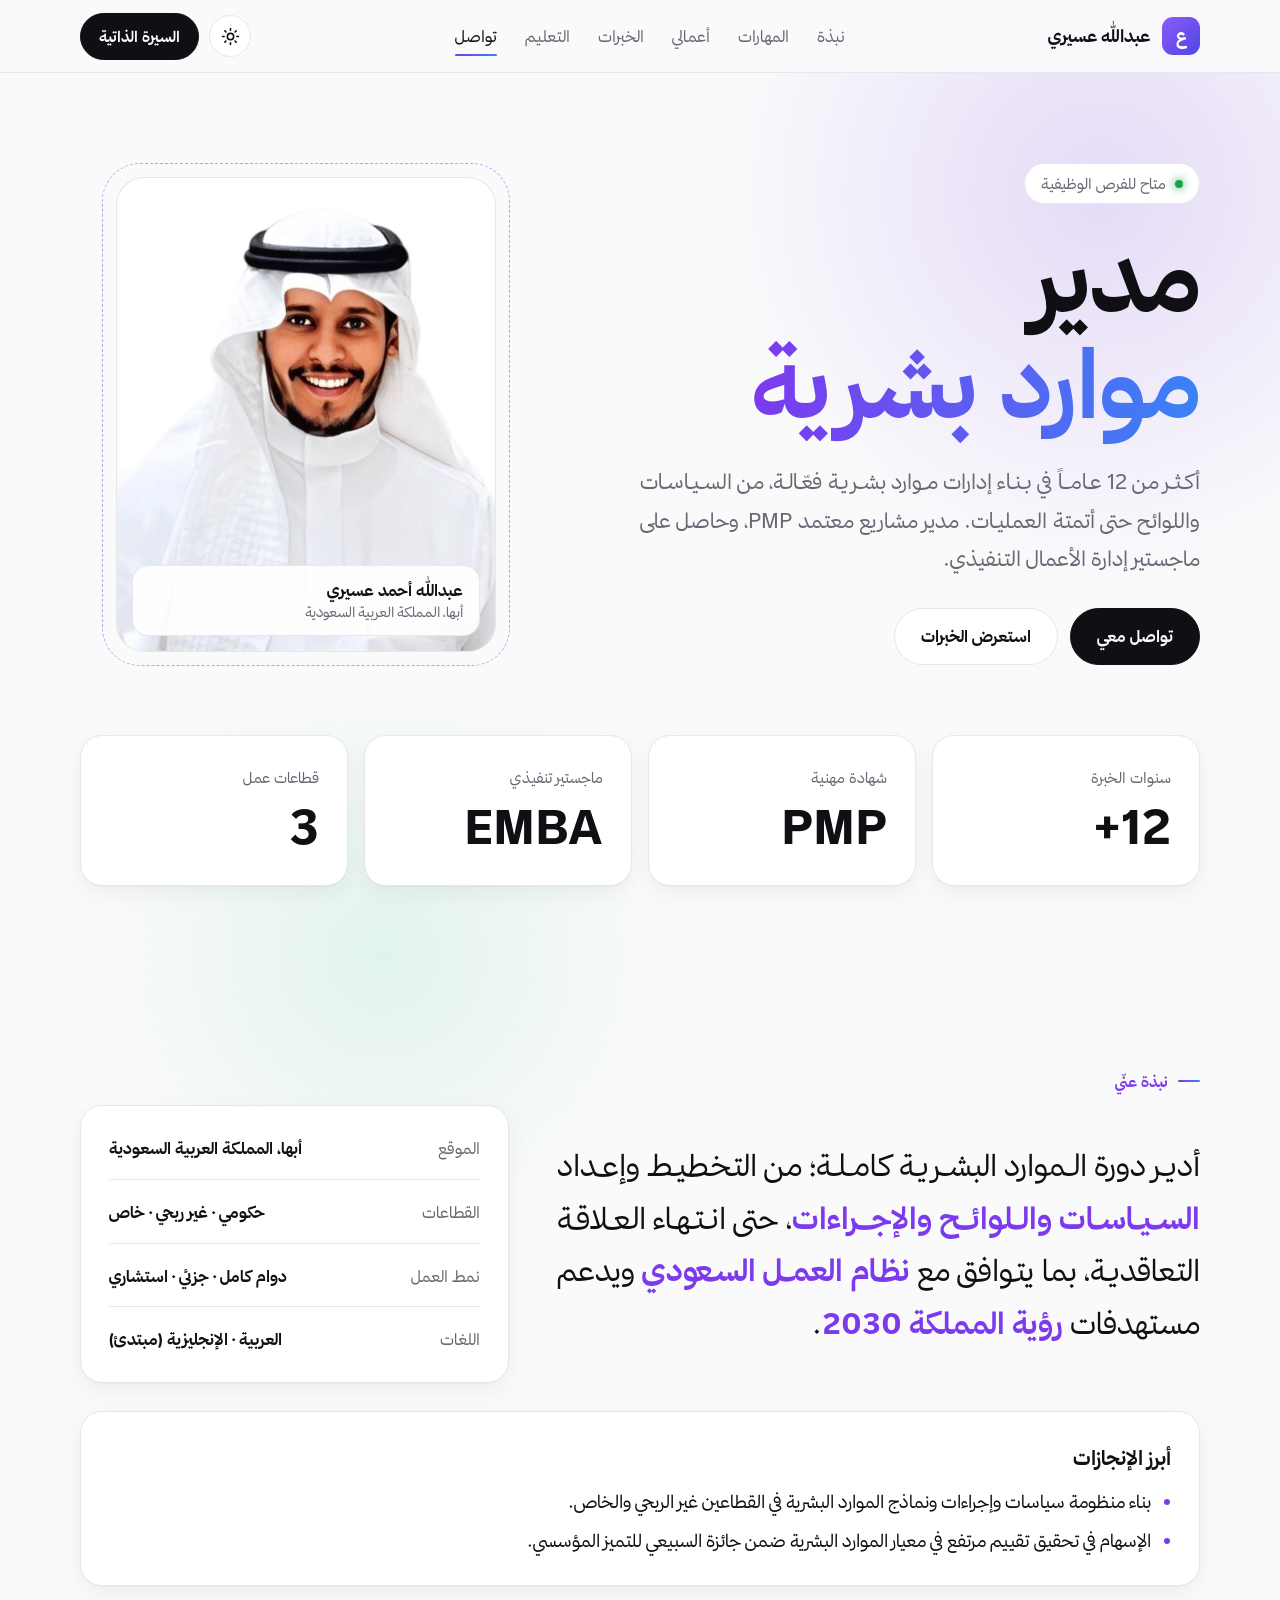
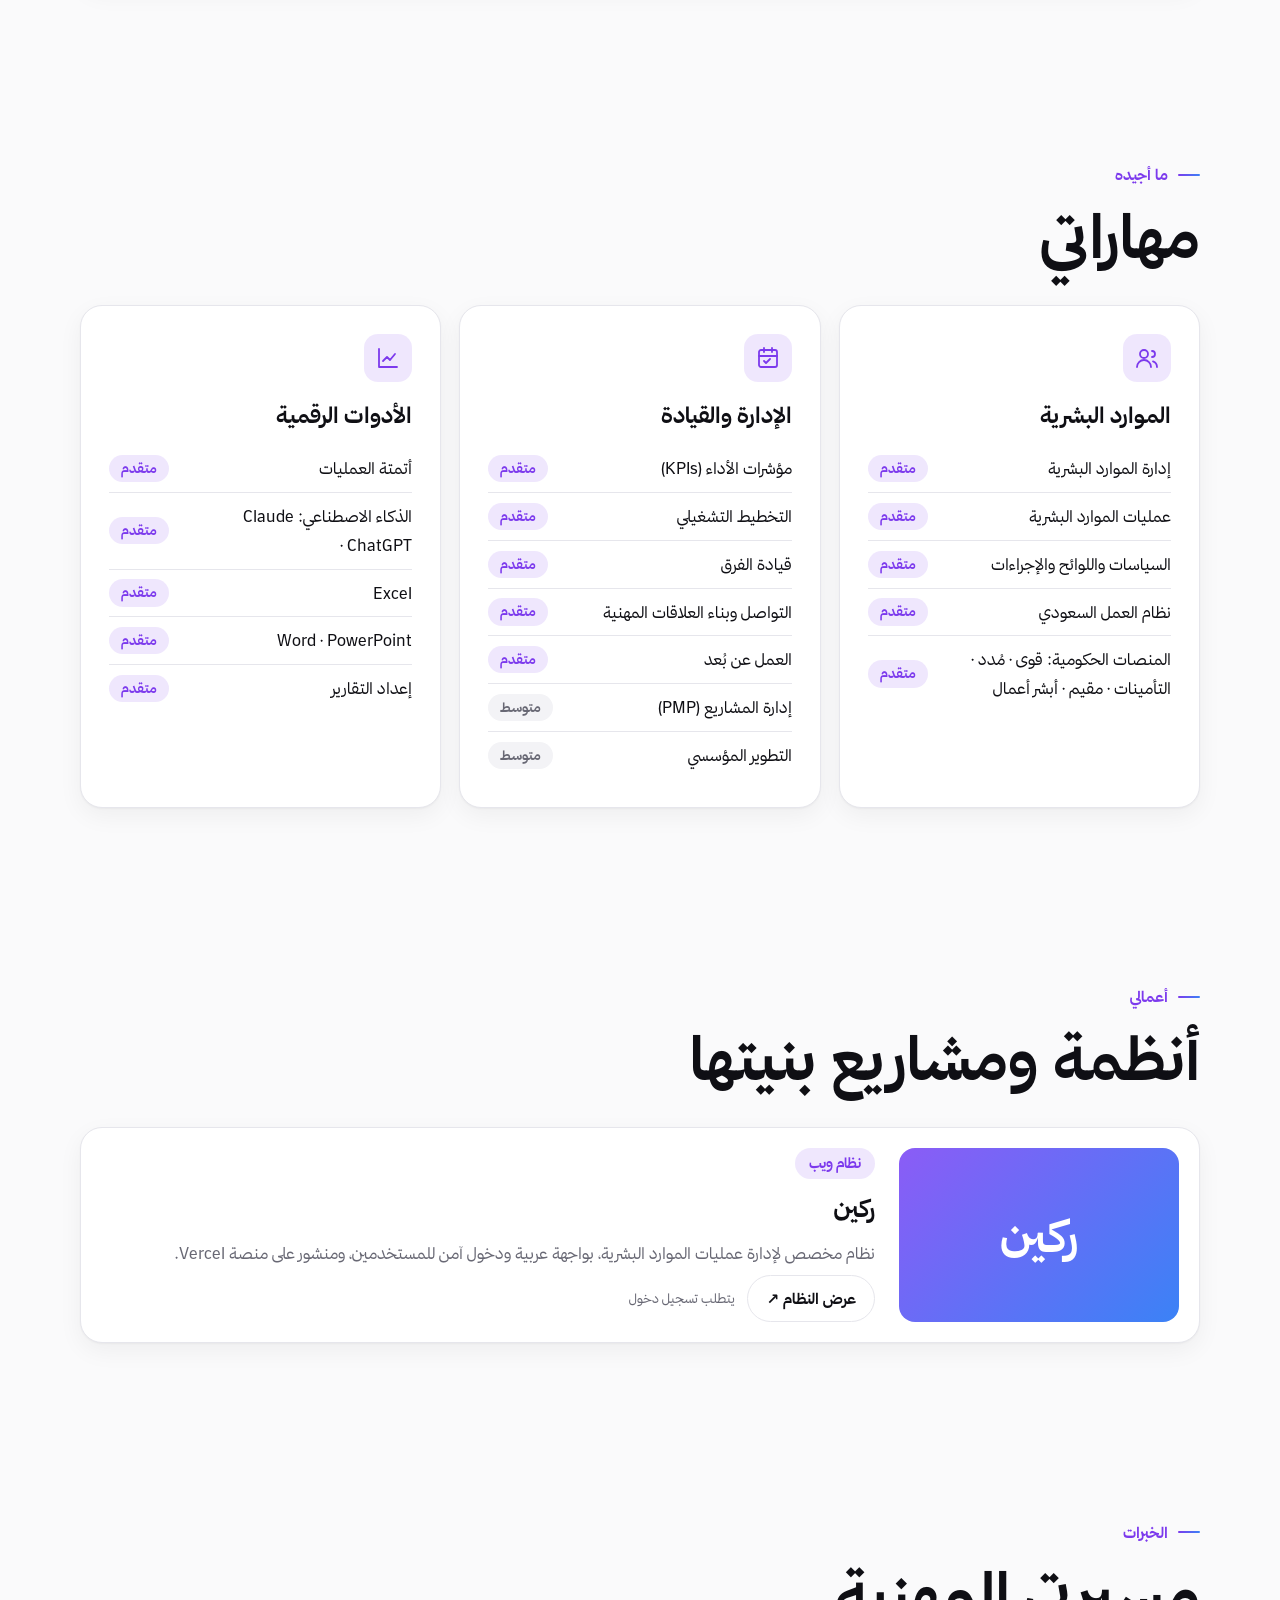
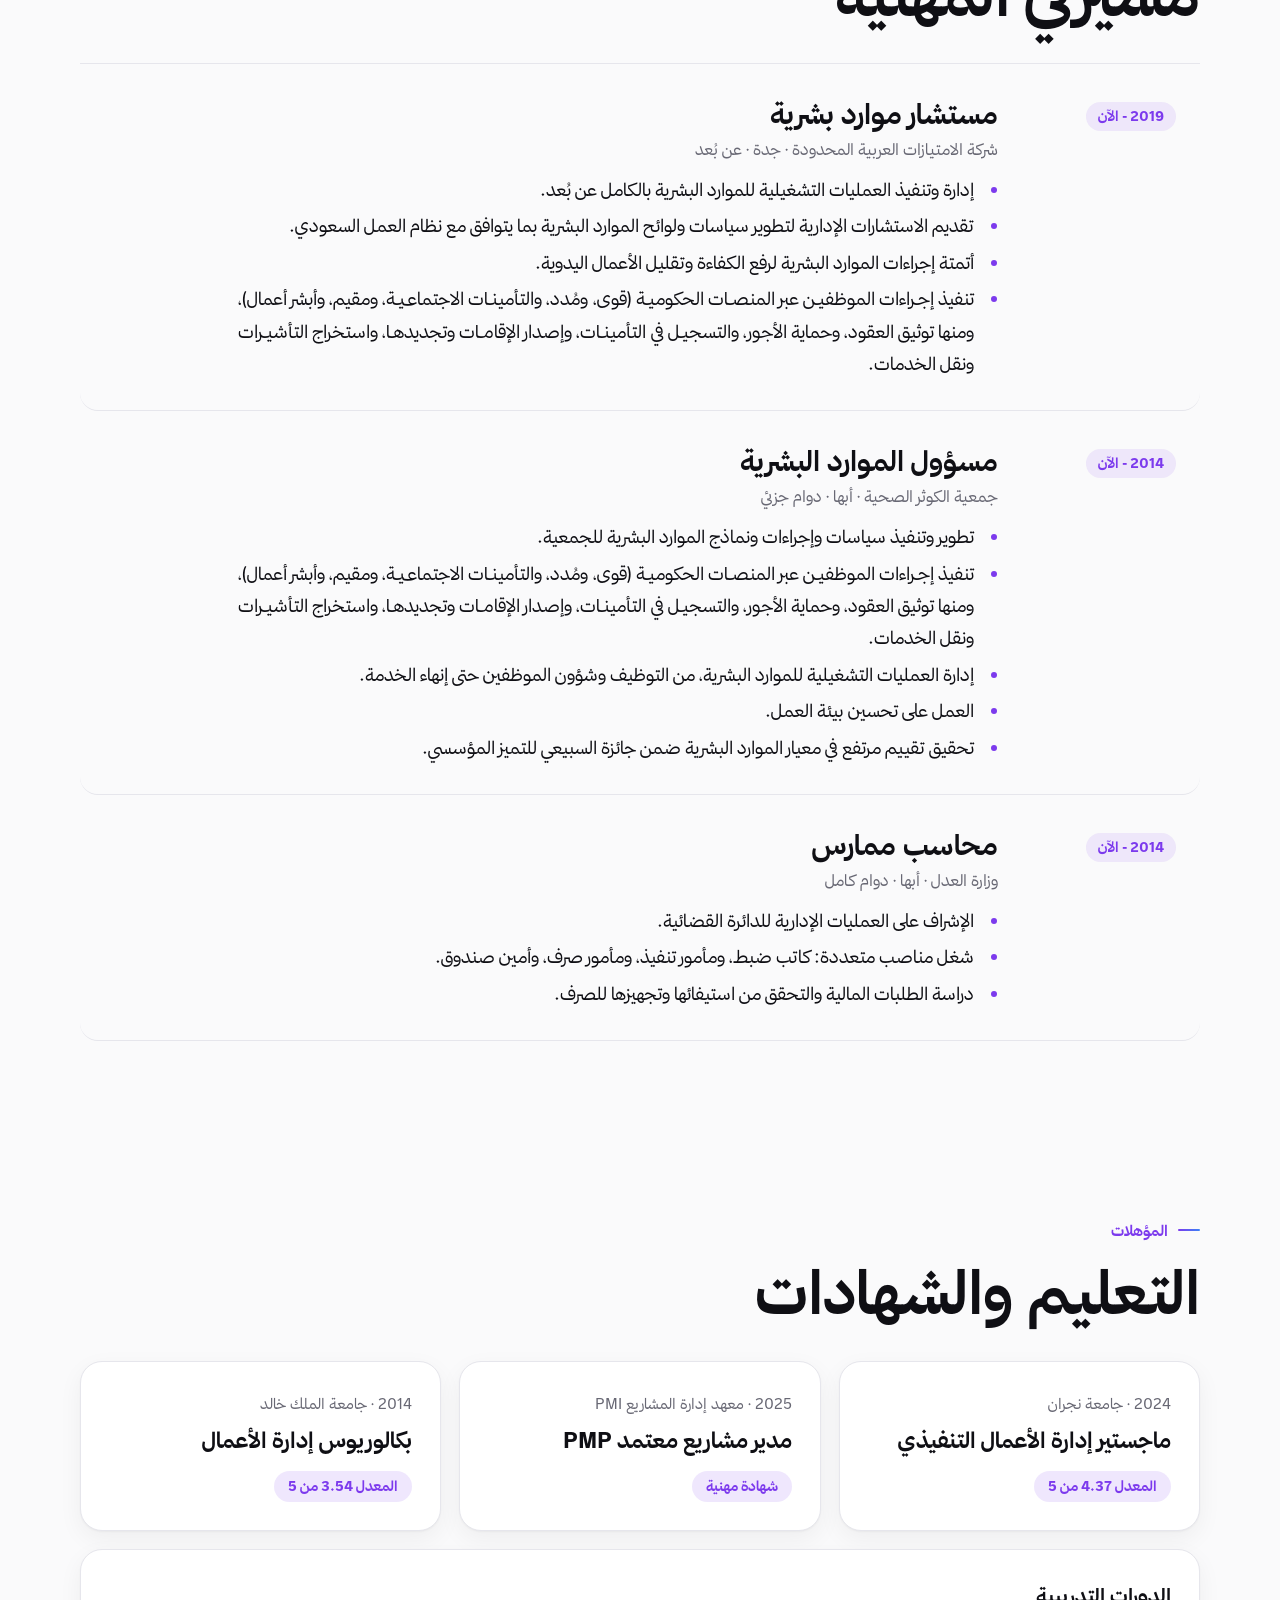
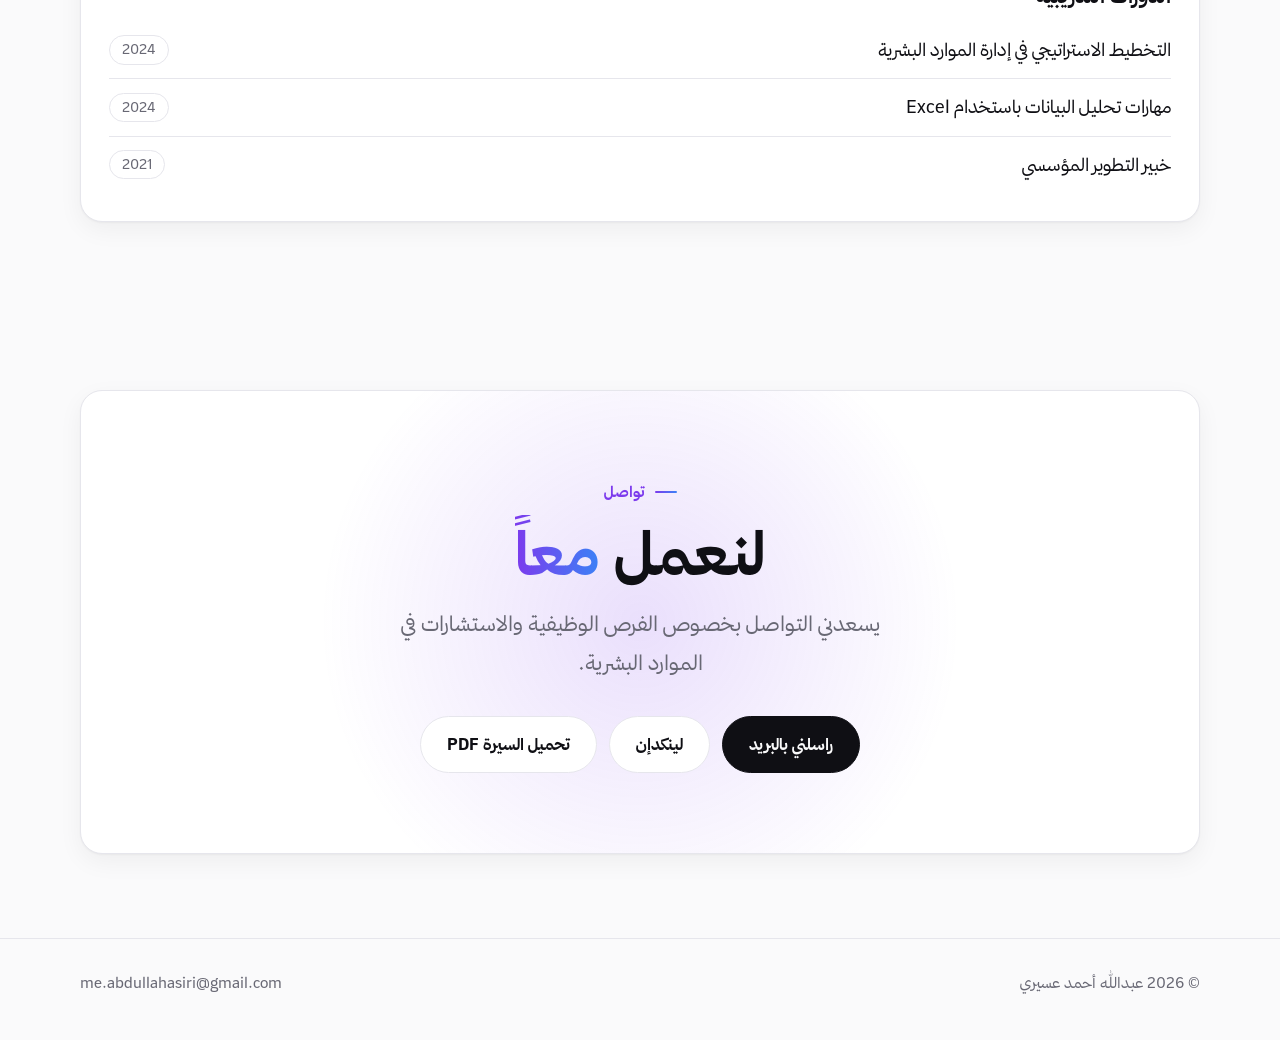
==== commit 6c1dc54f: "Add 'My work' section with the Rkeen HR operations system Co-Authored-By: Claude Opus 5.5 <noreply@a" ====
--- a/index.html
+++ b/index.html
@@ -16,7 +16,7 @@
 @font-face{font-family:"Thmanyah Sans";font-weight:300 600;font-display:swap;src:url([data-uri]) format("woff2")}
 @font-face{font-family:"Thmanyah Sans";font-weight:700 900;font-display:swap;src:url([data-uri]) format("woff2")}
 </style>
-<link rel="stylesheet" href="assets/style.css?v=13">
+<link rel="stylesheet" href="assets/style.css?v=15">
 </head>
 <body>
 
@@ -24,7 +24,7 @@
   <div class="wrap bar">
     <a class="brand" href="#top"><span class="mark">ع</span>عبدالله عسيري</a>
     <nav class="nav" aria-label="التنقل">
-      <a href="#about">نبذة</a><a href="#skills">المهارات</a><a href="#experience">الخبرات</a><a href="#education">التعليم</a><a href="#contact">تواصل</a>
+      <a href="#about">نبذة</a><a href="#skills">المهارات</a><a href="#work">أعمالي</a><a href="#experience">الخبرات</a><a href="#education">التعليم</a><a href="#contact">تواصل</a>
     </nav>
     <div class="actions">
       <button class="theme-btn" type="button" aria-label="تبديل الوضع الداكن">
@@ -106,6 +106,27 @@
           <span class="ic"><svg viewBox="0 0 24 24" fill="none" stroke="currentColor" stroke-width="1.8" stroke-linecap="round" stroke-linejoin="round"><path d="M3 3v18h18"/><path d="m7 15 4-4 3 3 5-6"/></svg></span>
           <h3>الأدوات الرقمية</h3>
           <ul class="levels"><li><span>أتمتة العمليات</span><em class="lv adv">متقدم</em></li><li><span>الذكاء الاصطناعي: <bdi>Claude · ChatGPT</bdi></span><em class="lv adv">متقدم</em></li><li><span>Excel</span><em class="lv adv">متقدم</em></li><li><span><bdi>Word · PowerPoint</bdi></span><em class="lv adv">متقدم</em></li><li><span>إعداد التقارير</span><em class="lv adv">متقدم</em></li></ul>
+        </article>
+      </div>
+    </div>
+  </section>
+
+  <section id="work">
+    <div class="wrap">
+      <p class="kicker reveal">أعمالي</p>
+      <h2 class="title reveal">أنظمة ومشاريع بنيتها</h2>
+      <div class="works">
+        <article class="card work reveal">
+          <div class="thumb" aria-hidden="true"><span>ركين</span></div>
+          <div class="body">
+            <span class="pill">نظام ويب</span>
+            <h3>ركين</h3>
+            <p>نظام مخصص لإدارة عمليات الموارد البشرية، بواجهة عربية ودخول آمن للمستخدمين، ومنشور على منصة Vercel.</p>
+            <div class="foot">
+              <a class="btn ghost sm" href="https://rkeen-mu.vercel.app/login" target="_blank" rel="noopener">عرض النظام ↗</a>
+              <small>يتطلب تسجيل دخول</small>
+            </div>
+          </div>
         </article>
       </div>
     </div>
--- a/assets/style.css
+++ b/assets/style.css
@@ -211,3 +211,20 @@
 .lv{font-style:normal;font-size:13px;font-weight:700;border-radius:999px;padding:2px 12px;white-space:nowrap}
 .lv.adv{color:var(--c1);background:color-mix(in srgb,var(--c1) 12%,transparent)}
 .lv.mid{color:var(--muted);background:var(--surface-2)}
+
+/* portfolio */
+.works{display:grid;grid-template-columns:repeat(2,1fr);gap:18px}
+.work{display:grid;grid-template-columns:200px 1fr;gap:24px;align-items:stretch;padding:20px}
+.work .thumb{border-radius:16px;background:linear-gradient(135deg,#8b5cf6,#3b82f6);display:grid;place-items:center;min-height:170px}
+.work .thumb span{color:#fff;font-size:44px;font-weight:700}
+.work .body{display:flex;flex-direction:column;gap:8px}
+.work .pill{align-self:flex-start}
+.work h3{font-size:24px;font-weight:700}
+.work p{color:var(--muted);font-size:16px;line-height:1.8}
+.work .foot{display:flex;align-items:center;gap:12px;margin-top:auto;flex-wrap:wrap}
+.work .foot small{color:var(--muted);font-size:13px}
+@media (max-width:900px){.works{grid-template-columns:1fr}}
+@media (max-width:520px){.work{grid-template-columns:1fr}.work .thumb{min-height:120px}}
+.works:has(> .work:only-child){grid-template-columns:1fr}
+.work:only-child{grid-template-columns:280px 1fr}
+@media (max-width:520px){.work:only-child{grid-template-columns:1fr}}
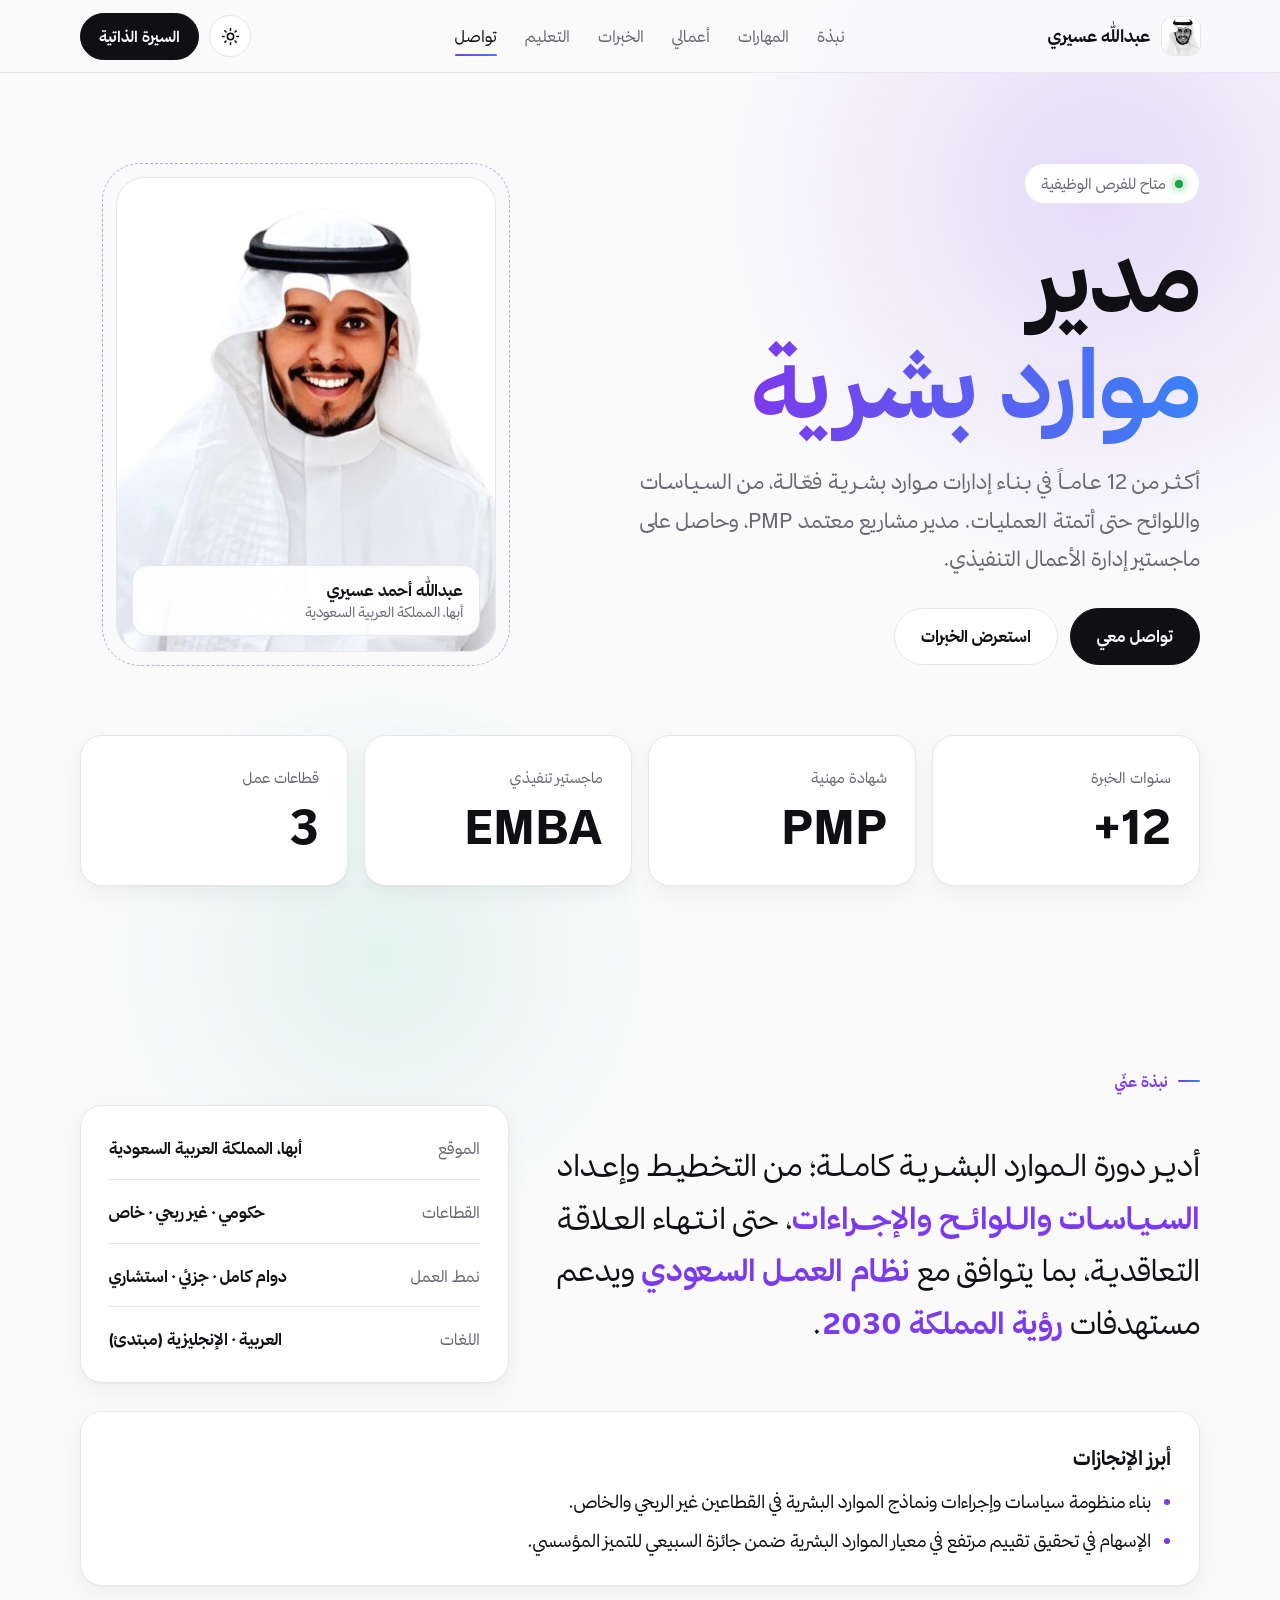
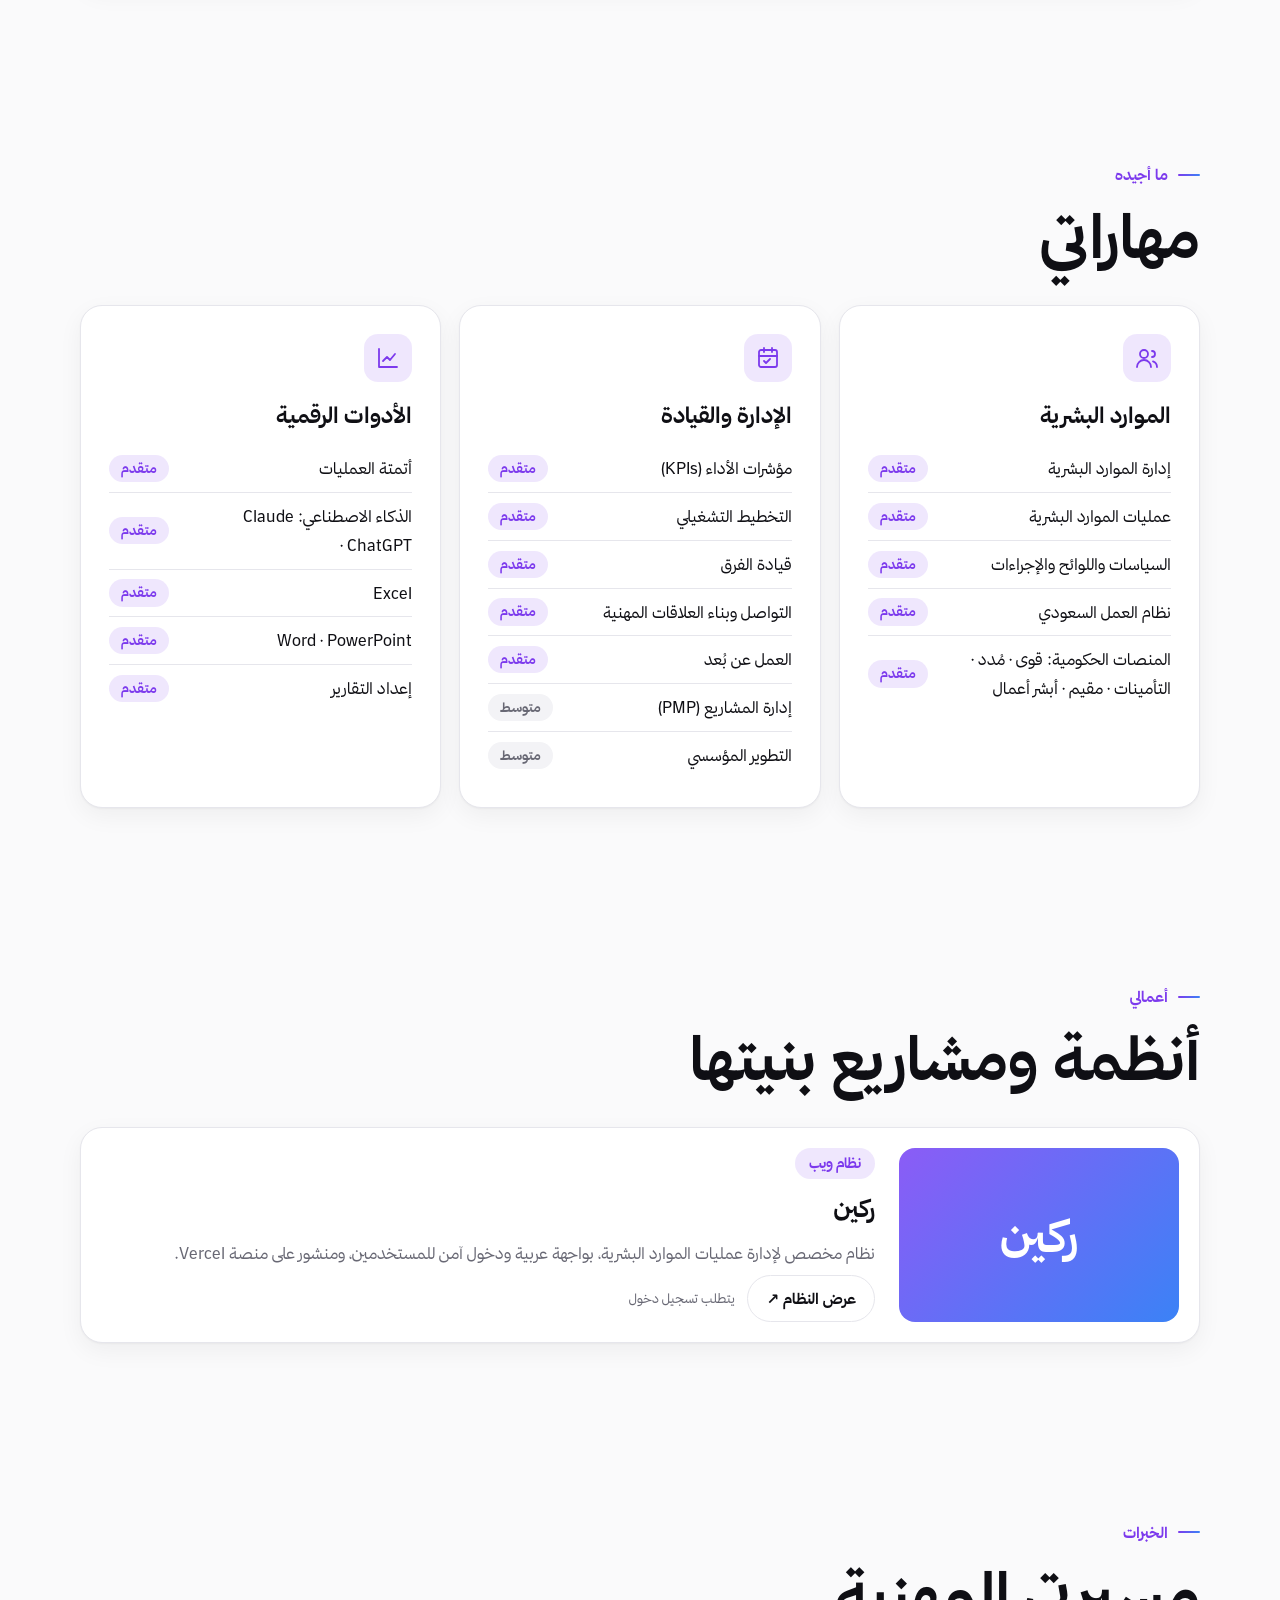
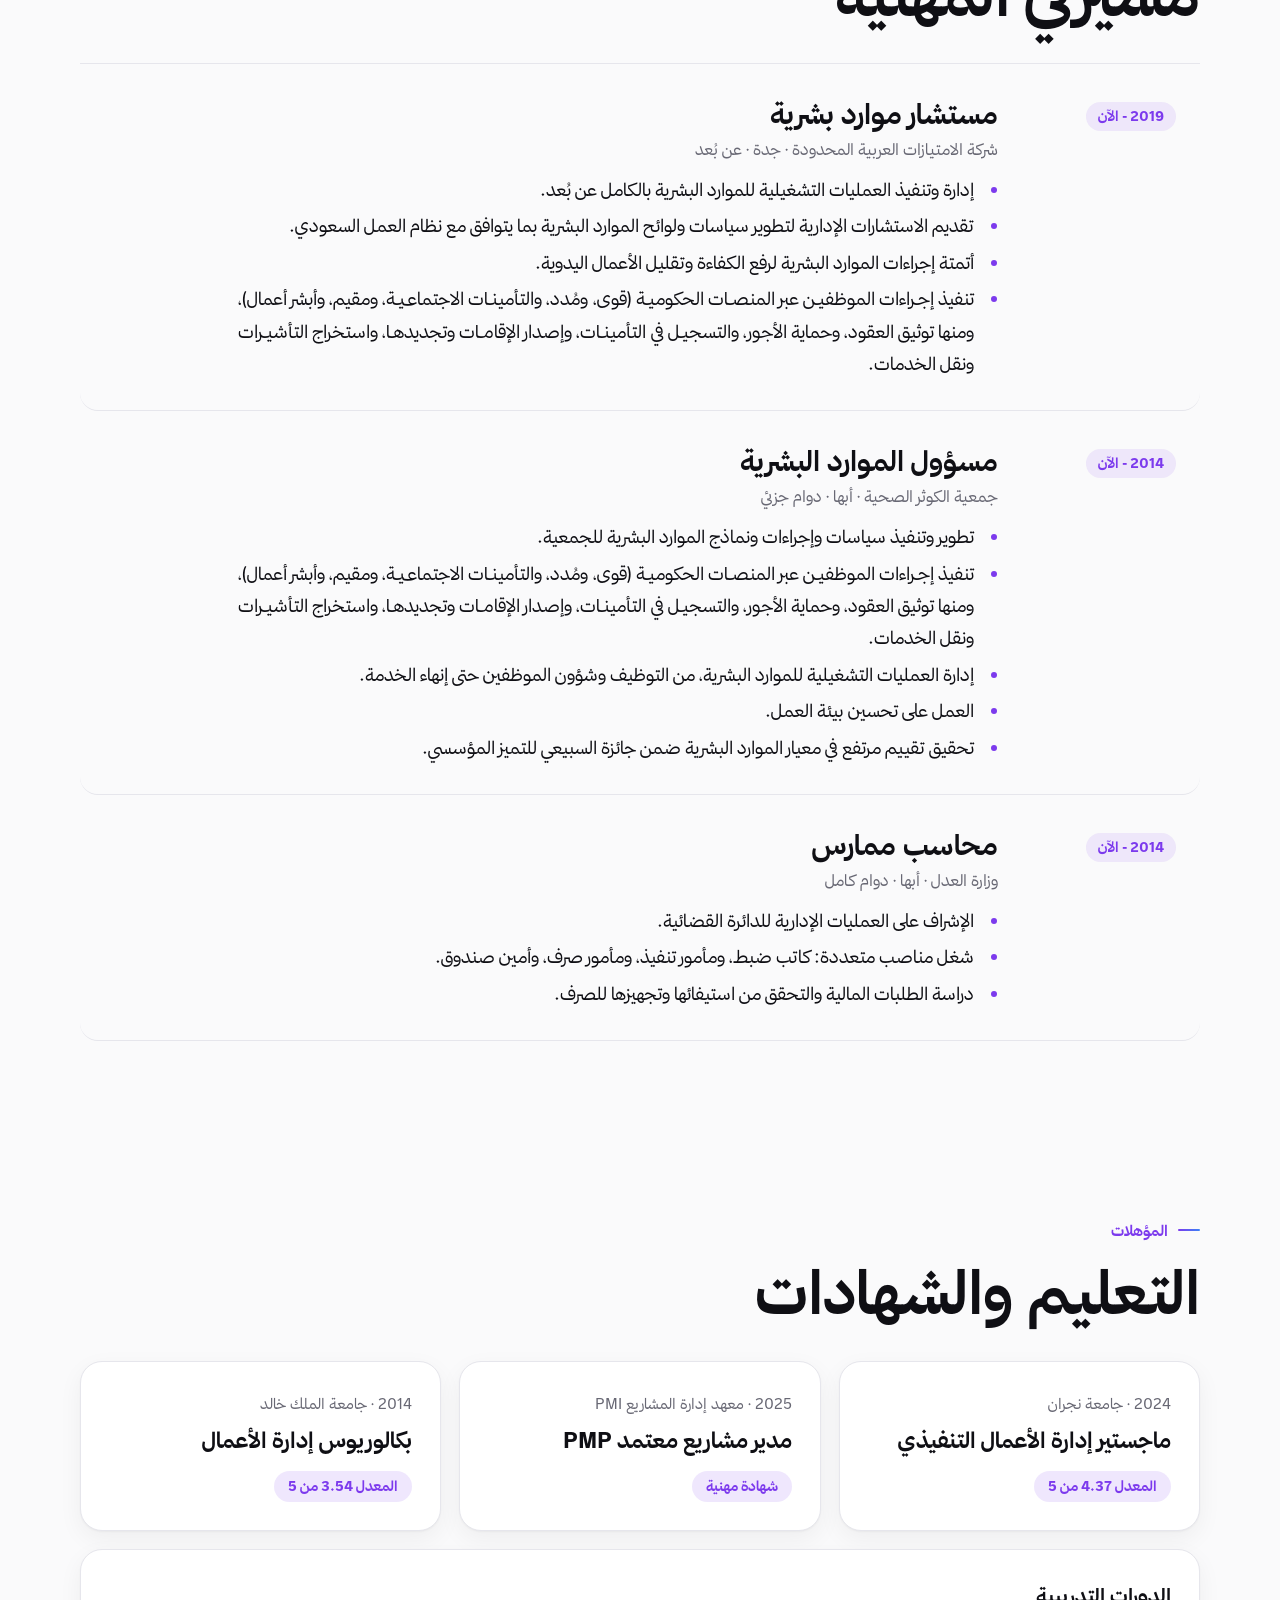
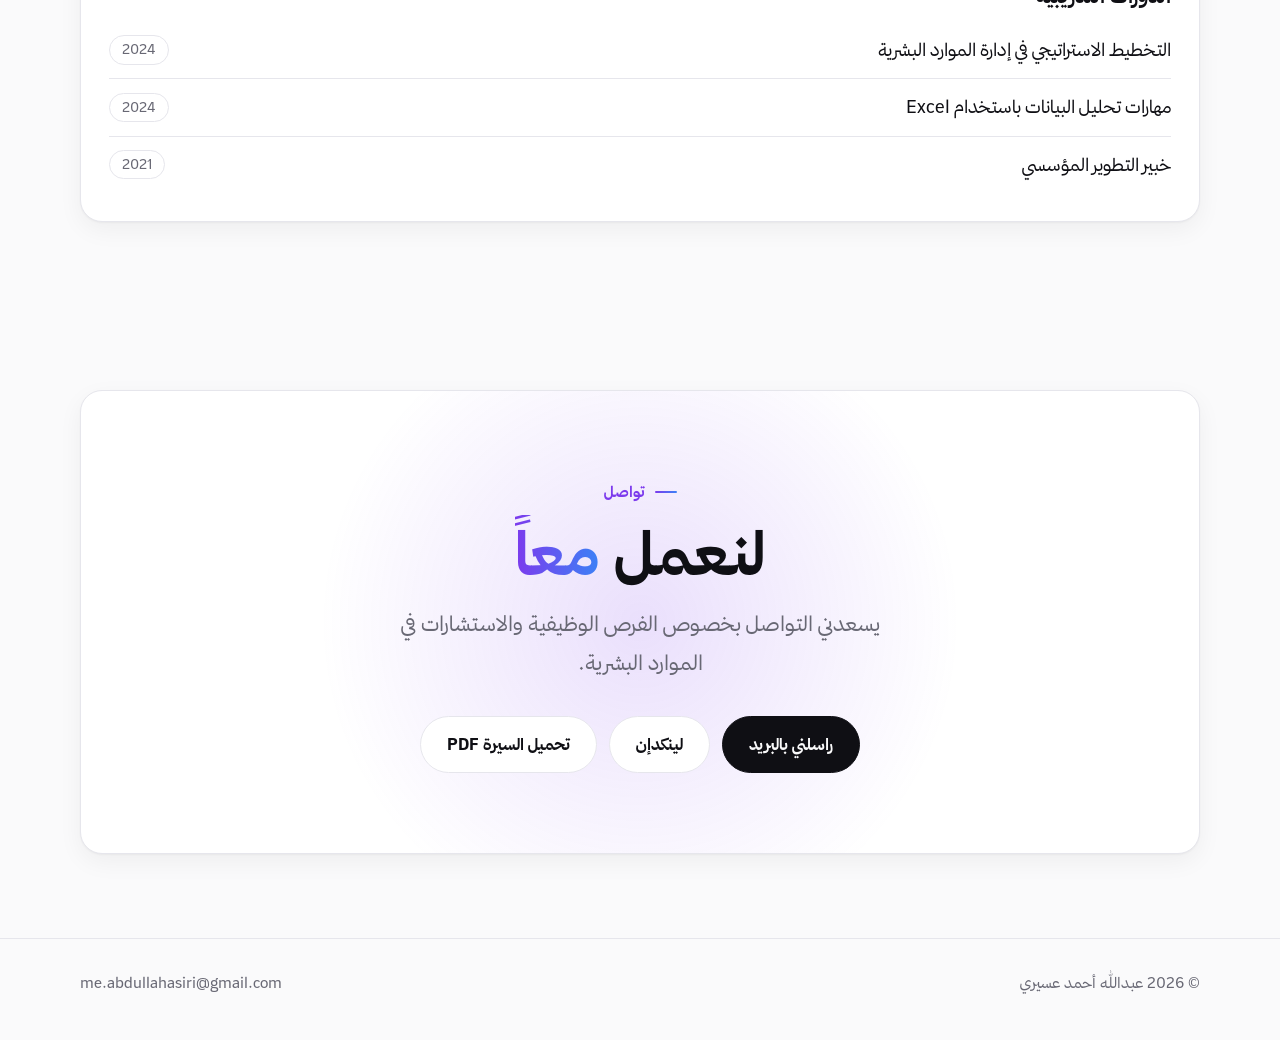
==== commit e7bc9cf2: "Replace the ع mark with a black-and-white photo logo and favicon Co-Authored-By: Claude Opus 5.5 <no" ====
--- a/index.html
+++ b/index.html
@@ -8,7 +8,8 @@
 <meta property="og:title" content="عبدالله عسيري | مدير موارد بشرية">
 <meta property="og:description" content="خبرة تزيد على 12 عاماً في الموارد البشرية والتطوير المؤسسي وإدارة المشاريع.">
 <meta property="og:type" content="profile">
-<link rel="icon" href="data:image/svg+xml,%3Csvg xmlns='http://www.w3.org/2000/svg' viewBox='0 0 64 64'%3E%3Cdefs%3E%3ClinearGradient id='g' x1='0' y1='0' x2='1' y2='1'%3E%3Cstop offset='0' stop-color='%238b5cf6'/%3E%3Cstop offset='1' stop-color='%234f46e5'/%3E%3C/linearGradient%3E%3C/defs%3E%3Crect width='64' height='64' rx='16' fill='url(%23g)'/%3E%3Ctext x='32' y='44' font-size='34' font-family='Arial' font-weight='700' text-anchor='middle' fill='%23fff'%3Eع%3C/text%3E%3C/svg%3E">
+<link rel="icon" type="image/png" href="assets/favicon.png">
+<link rel="apple-touch-icon" href="assets/apple-touch-icon.png">
 <script>try{var t=localStorage.getItem('theme');if(t)document.documentElement.dataset.theme=t}catch(e){}</script>
 <style>
 /* Thmanyah Sans © Thmanyah Publishing and Distribution — https://font.thmanyah.com
@@ -16,13 +17,13 @@
 @font-face{font-family:"Thmanyah Sans";font-weight:300 600;font-display:swap;src:url([data-uri]) format("woff2")}
 @font-face{font-family:"Thmanyah Sans";font-weight:700 900;font-display:swap;src:url([data-uri]) format("woff2")}
 </style>
-<link rel="stylesheet" href="assets/style.css?v=15">
+<link rel="stylesheet" href="assets/style.css?v=16">
 </head>
 <body>
 
 <header class="topbar">
   <div class="wrap bar">
-    <a class="brand" href="#top"><span class="mark">ع</span>عبدالله عسيري</a>
+    <a class="brand" href="#top"><img class="mark" src="assets/mark.png" alt="" width="38" height="38">عبدالله عسيري</a>
     <nav class="nav" aria-label="التنقل">
       <a href="#about">نبذة</a><a href="#skills">المهارات</a><a href="#work">أعمالي</a><a href="#experience">الخبرات</a><a href="#education">التعليم</a><a href="#contact">تواصل</a>
     </nav>
--- a/assets/style.css
+++ b/assets/style.css
@@ -32,6 +32,7 @@
 .brand{display:flex;align-items:center;gap:12px;font-weight:700;font-size:17px;line-height:1.3}
 .brand small{display:block;font-weight:400;color:var(--muted);font-size:13px}
 .mark{width:38px;height:38px;border-radius:11px;background:linear-gradient(135deg,#8b5cf6,#4f46e5);color:#fff;display:grid;place-items:center;font-weight:700;font-size:19px;flex:none}
+img.mark{background:#fff;object-fit:cover;box-shadow:0 0 0 1px var(--line,rgba(0,0,0,.08))}
 .nav{display:flex;gap:28px;font-size:16px;color:var(--muted)}
 .nav a{position:relative;transition:color .25s}
 .nav a::after{content:"";position:absolute;inset:auto 0 -6px;height:2px;border-radius:2px;background:linear-gradient(90deg,var(--c1),var(--c2));transform:scaleX(0);transition:transform .35s var(--ease)}
